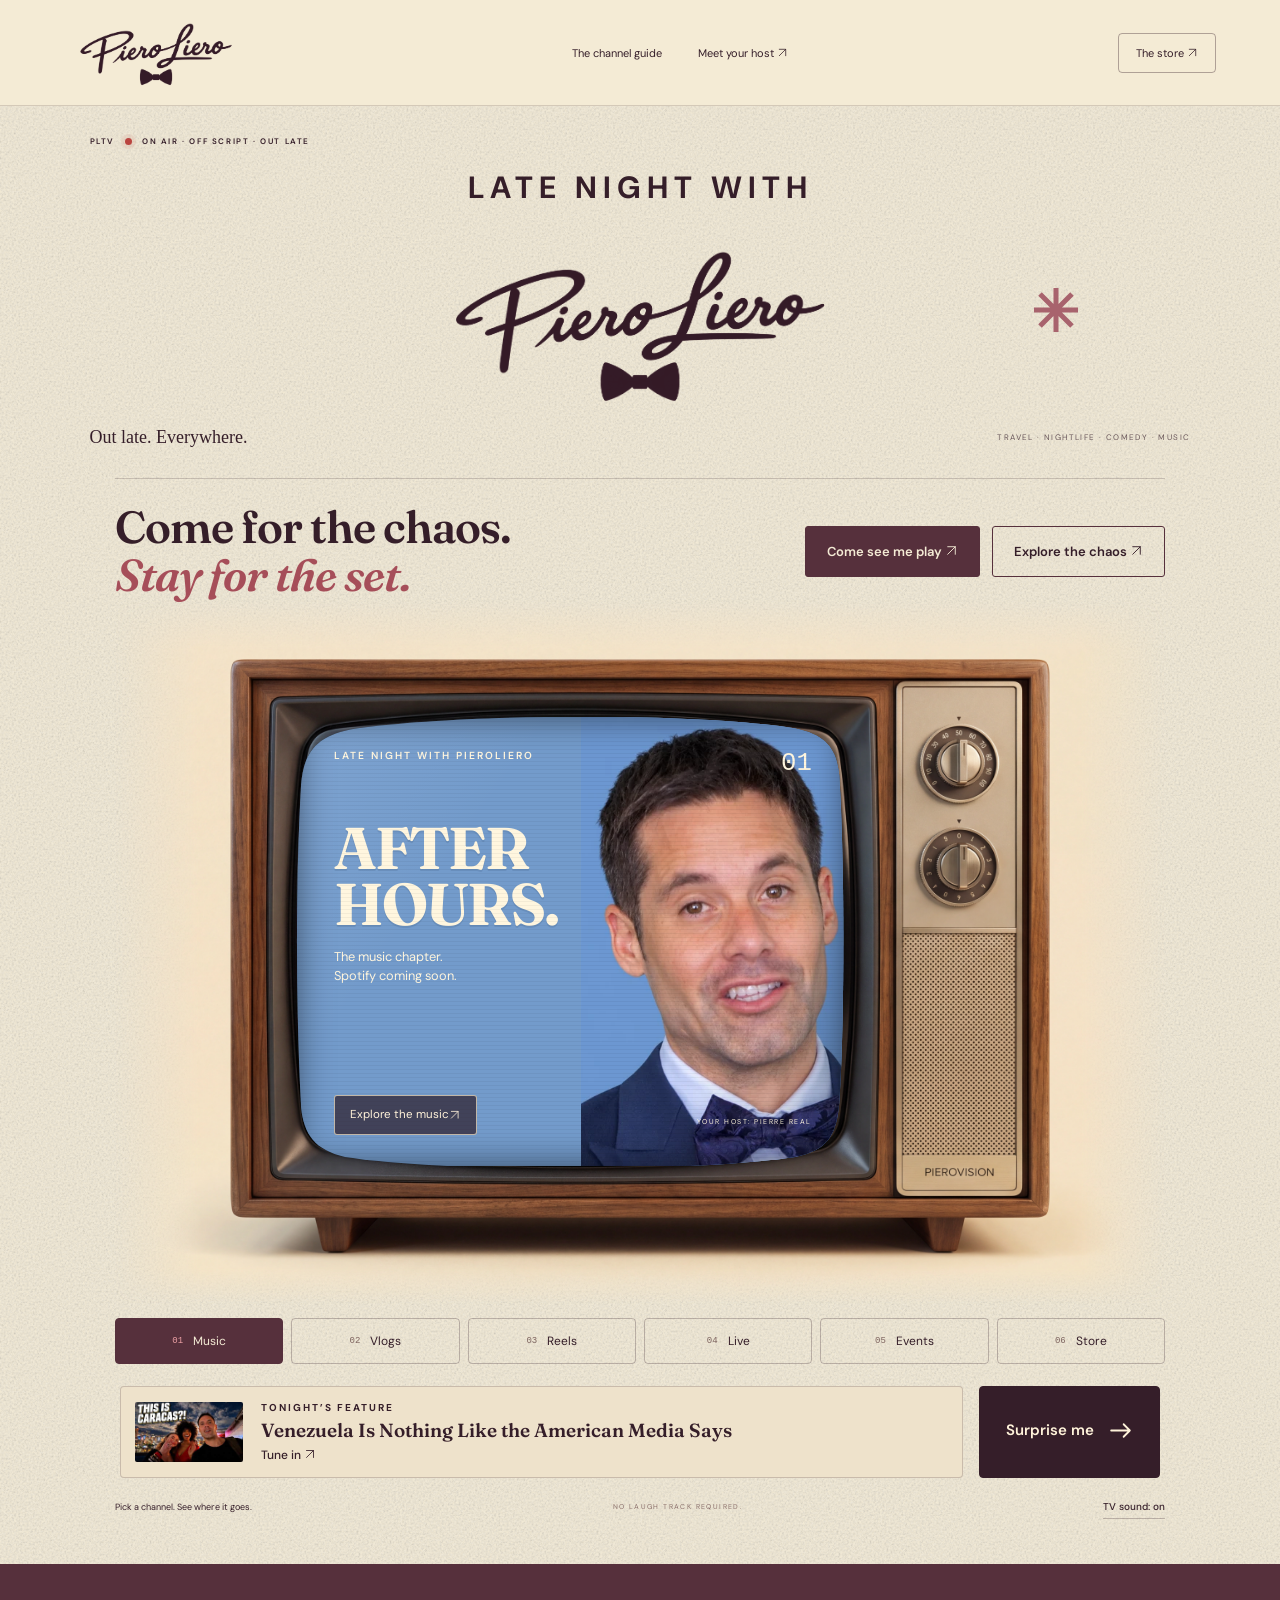
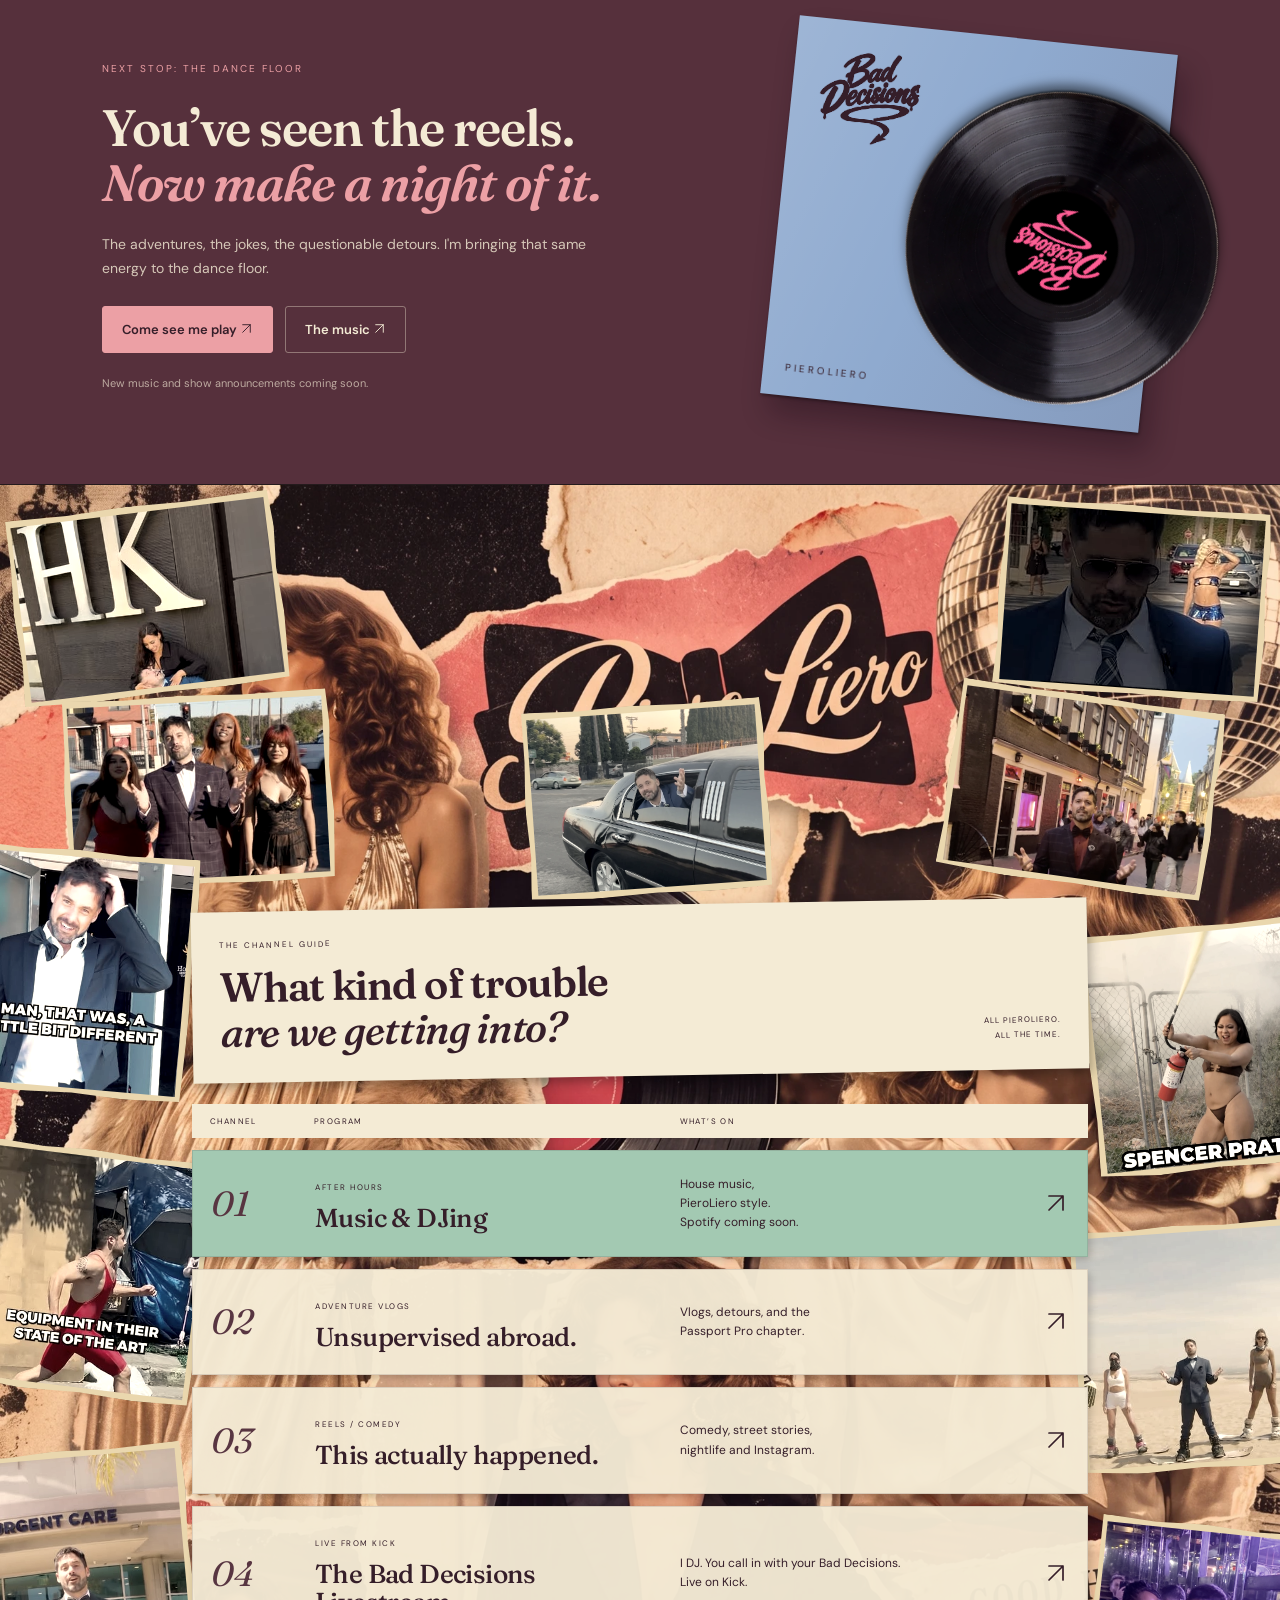
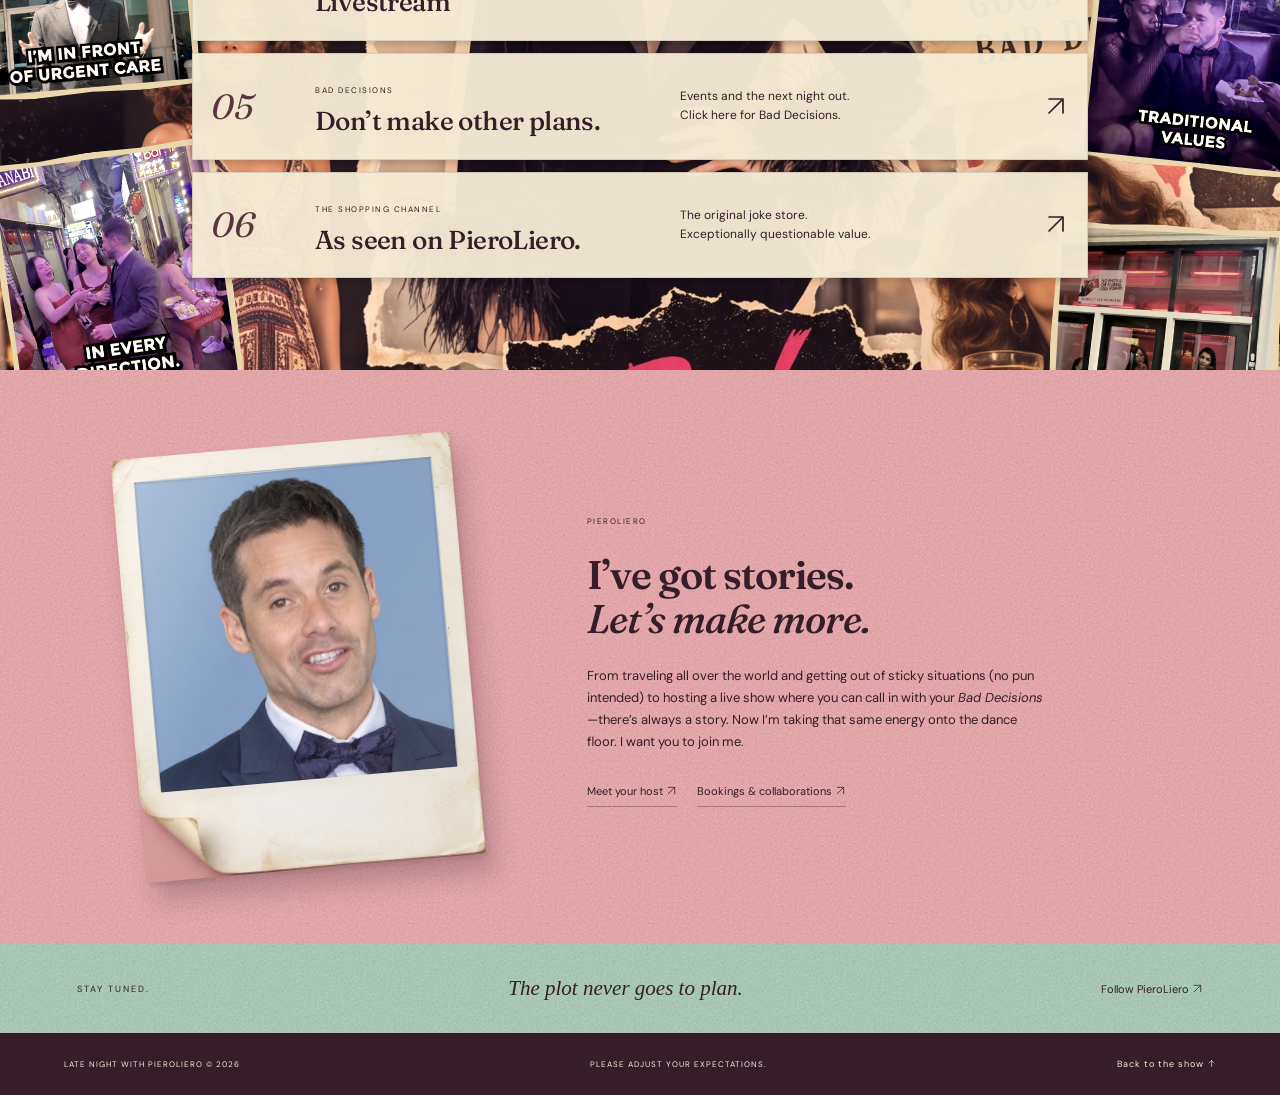
==== index.html @ 399c11fc "Use Pieroliero as one word in vlog heading" ====
<!doctype html><html lang="en"><head><meta charset="utf-8"><meta name="viewport" content="width=device-width,initial-scale=1"><meta name="theme-color" content="#351e29"><meta name="description" content="Out late. Everywhere. Adventure vlogs, wacky reels, livestreams and PieroLiero behind the decks."><title>Late Night with PieroLiero — Stay tuned</title><link rel="stylesheet" href="show.css?v=vlog-name-13"></head><body>
<a class="skip" href="#channel-guide">Skip to the channel guide</a><header><a class="brand" href="#" aria-label="Late Night with PieroLiero home"><img src="assets/logo.png" alt="PieroLiero"></a><nav><a href="#channel-guide">The channel guide</a><button data-panel="about">Meet your host <svg class="ui-arrow" viewBox="0 0 24 24" aria-hidden="true" focusable="false"><path d="M5 19 19 5M5 5h14v14"/></svg></button></nav><a class="shop-nav" href="store.html">The store <svg class="ui-arrow" viewBox="0 0 24 24" aria-hidden="true" focusable="false"><path d="M5 19 19 5M5 5h14v14"/></svg></a></header>
<svg width="0" height="0" aria-hidden="true" style="position:absolute"><defs><clipPath id="crt-shape" clipPathUnits="objectBoundingBox"><path d="M .11 .025 C .32 -.01 .74 -.01 .91 .025 C .97 .04 .985 .075 .99 .13 C 1 .32 1 .68 .99 .86 C .985 .93 .97 .965 .91 .98 C .72 1.015 .28 1.015 .09 .98 C .035 .965 .015 .93 .01 .87 C 0 .64 0 .36 .01 .15 C .015 .08 .035 .04 .11 .025 Z"/></clipPath><filter id="logo-ink" color-interpolation-filters="sRGB"><feColorMatrix type="matrix" values="0 0 0 0 .2078 0 0 0 0 .1176 0 0 0 0 .1608 1 1 1 0 0"/></filter><filter id="logo-pink" color-interpolation-filters="sRGB"><feColorMatrix type="matrix" values="0 0 0 0 .96 0 0 0 0 .18 0 0 0 0 .43 1 1 1 0 0"/></filter></defs></svg><main><section class="hero"><div class="show-heading"><span class="station-bug">PLTV <i></i> ON AIR · OFF SCRIPT · OUT LATE</span><h1 class="late-night-title" aria-label="Late Night with PieroLiero"><span class="late-night-kicker">LATE NIGHT WITH</span><img src="assets/logo.png" alt="PieroLiero"><span class="asterisk" aria-hidden="true"><svg viewBox="0 0 24 24" aria-hidden="true" focusable="false"><path d="M12 1v22M1 12h22M4 4l16 16M4 20 20 4"/></svg></span></h1><div class="headline-foot"><p>Out late. Everywhere.</p><span>TRAVEL · NIGHTLIFE · COMEDY · MUSIC</span></div></div>
<div class="hero-invitation"><p>Come for the chaos.<br><em>Stay for the set.</em></p><div><button class="primary-invite" data-panel="events">Come see me play <svg class="ui-arrow" viewBox="0 0 24 24" aria-hidden="true" focusable="false"><path d="M5 19 19 5M5 5h14v14"/></svg></button><button class="secondary-invite" data-panel="research">Explore the chaos <svg class="ui-arrow" viewBox="0 0 24 24" aria-hidden="true" focusable="false"><path d="M5 19 19 5M5 5h14v14"/></svg></button></div></div><div class="tv-stage"><div class="tv photo-tv"><img class="cabinet-art" src="assets/tv-cabinet.webp" alt="A photographic 1970s walnut television with a curved glass screen, brass tuning knobs and speaker grille"><div class="screen-bezel"><div class="screen" id="screen" aria-label="PieroLiero TV channel preview"><div id="screen-content"></div><div class="scanlines" aria-hidden="true"></div><div class="static" aria-hidden="true"></div><div class="off-message">TAKING A COMMERCIAL BREAK.<br><span>Press power to tune back in.</span></div></div></div><div class="tv-controls"><div class="tv-name">PIEROVISION<small>COLOR TELEVISION</small></div><button class="dial" id="next-channel" aria-label="Switch to the next channel"><span></span></button><small class="dial-caption">CHANGE CHANNEL</small><div class="speaker" aria-hidden="true"></div><button class="power" id="power" aria-label="Turn television off" aria-pressed="true"><i></i> POWER</button></div></div><div class="tv-feet" aria-hidden="true"><span></span><span></span></div><div class="channel-switcher" role="group" aria-label="Television channels"><button data-channel="music" aria-pressed="true"><span>01</span>Music</button><button data-channel="travel" aria-pressed="false"><span>02</span>Vlogs</button><button data-channel="research" aria-pressed="false"><span>03</span>Reels</button><button data-channel="live" aria-pressed="false"><span>04</span>Live</button><button data-channel="events" aria-pressed="false"><span>05</span>Events</button><button data-channel="store" aria-pressed="false"><span>06</span>Store</button></div><div class="feature-strip"><button id="tonight-feature" class="feature-pick"><img id="feature-thumbnail" alt=""><span><small>TONIGHT’S FEATURE</small><strong id="feature-title"></strong><em>Tune in <svg class="ui-arrow" viewBox="0 0 24 24" aria-hidden="true" focusable="false"><path d="M5 19 19 5M5 5h14v14"/></svg></em></span></button><button id="surprise-me" class="surprise-pick">Surprise me <span aria-hidden="true"><svg class="ui-arrow" viewBox="0 0 24 24" aria-hidden="true" focusable="false"><path d="M3 12h18M15 6l6 6-6 6"/></svg></span></button></div><div class="tuning-note"><p>Pick a channel. See where it goes.</p><span>NO LAUGH TRACK REQUIRED.</span><button id="tuning-sound" aria-pressed="true" aria-label="Mute TV tuning sound">TV sound: on</button></div></div></section>
<section class="dj-invitation" id="after-hours"><div class="dj-copy"><span class="dj-eyebrow">NEXT STOP: THE DANCE FLOOR</span><h2>You’ve seen the reels.<br><em>Now make a night of it.</em></h2><p>The adventures, the jokes, the questionable detours. I'm bringing that same energy to the dance floor.</p><div class="dj-actions"><button data-panel="events">Come see me play <svg class="ui-arrow" viewBox="0 0 24 24" aria-hidden="true" focusable="false"><path d="M5 19 19 5M5 5h14v14"/></svg></button><button data-panel="music">The music <svg class="ui-arrow" viewBox="0 0 24 24" aria-hidden="true" focusable="false"><path d="M5 19 19 5M5 5h14v14"/></svg></button></div><small>New music and show announcements coming soon.</small></div><div class="record-sleeve" aria-hidden="true"><span class="sleeve-label"><img src="assets/bad-decisions-logo.png" alt="Bad Decisions"></span><div class="large-record"><span class="record-label"><img src="assets/bad-decisions-logo.png" alt="Bad Decisions"></span></div><span class="sleeve-bottom">PIEROLIERO</span></div></section><section class="channel-guide collage-guide" id="channel-guide"><div class="reel-wallpaper" aria-hidden="true"></div><div class="guide-top"><p>THE CHANNEL GUIDE</p><h2>What kind of trouble<br><em>are we getting into?</em></h2><span>ALL PIEROLIERO.<br>ALL THE TIME.</span></div><div class="guide-table"><div class="guide-labels"><span>CHANNEL</span><span>PROGRAM</span><span>WHAT’S ON</span><span></span></div><button class="guide-row music-row" data-panel="music"><span class="channel-number">01</span><div><small>AFTER HOURS</small><h3>Music & DJing</h3></div><p>House music,<br>PieroLiero style.<br>Spotify coming soon.</p><b><svg class="ui-arrow" viewBox="0 0 24 24" aria-hidden="true" focusable="false"><path d="M5 19 19 5M5 5h14v14"/></svg></b></button><button class="guide-row" data-panel="travel"><span class="channel-number">02</span><div><small>ADVENTURE VLOGS</small><h3>Unsupervised abroad.</h3></div><p>Vlogs, detours, and the<br>Passport Pro chapter.</p><b><svg class="ui-arrow" viewBox="0 0 24 24" aria-hidden="true" focusable="false"><path d="M5 19 19 5M5 5h14v14"/></svg></b></button><button class="guide-row" data-panel="research"><span class="channel-number">03</span><div><small>REELS / COMEDY</small><h3>This actually happened.</h3></div><p>Comedy, street stories,<br>nightlife and Instagram.</p><b><svg class="ui-arrow" viewBox="0 0 24 24" aria-hidden="true" focusable="false"><path d="M5 19 19 5M5 5h14v14"/></svg></b></button><button class="guide-row" data-panel="live"><span class="channel-number">04</span><div><small>LIVE FROM KICK</small><h3>The Bad Decisions Livestream</h3></div><p>I DJ. You call in with your Bad Decisions.<br>Live on Kick.</p><b><svg class="ui-arrow" viewBox="0 0 24 24" aria-hidden="true" focusable="false"><path d="M5 19 19 5M5 5h14v14"/></svg></b></button><a class="guide-row" href="https://baddecisionslive.com"><span class="channel-number">05</span><div><small>BAD DECISIONS</small><h3>Don’t make other plans.</h3></div><p>Events and the next night out.<br>Click here for Bad Decisions.</p><b><svg class="ui-arrow" viewBox="0 0 24 24" aria-hidden="true" focusable="false"><path d="M5 19 19 5M5 5h14v14"/></svg></b></a><a class="guide-row" href="store.html"><span class="channel-number">06</span><div><small>THE SHOPPING CHANNEL</small><h3>As seen on PieroLiero.</h3></div><p>The original joke store.<br>Exceptionally questionable value.</p><b><svg class="ui-arrow" viewBox="0 0 24 24" aria-hidden="true" focusable="false"><path d="M5 19 19 5M5 5h14v14"/></svg></b></a></div></section>
<section class="host"><div class="host-photo"><img src="assets/professor.webp" alt="Pierre Real, PieroLiero"></div><div class="host-copy"><p>PIEROLIERO</p><h2>I’ve got stories.<br><em>Let’s make more.</em></h2><p>From traveling all over the world and getting out of sticky situations (no pun intended) to hosting a live show where you can call in with your <em>Bad Decisions</em>—there’s always a story. Now I’m taking that same energy onto the dance floor. I want you to join me.</p><button data-panel="about">Meet your host <svg class="ui-arrow" viewBox="0 0 24 24" aria-hidden="true" focusable="false"><path d="M5 19 19 5M5 5h14v14"/></svg></button><a class="booking-link" href="mailto:pierolieromgmt@gmail.com">Bookings & collaborations <svg class="ui-arrow" viewBox="0 0 24 24" aria-hidden="true" focusable="false"><path d="M5 19 19 5M5 5h14v14"/></svg></a></div></section>
<div class="signoff"><span>STAY TUNED.</span><p>The plot never goes to plan.</p><a href="https://www.instagram.com/pieroliero/" target="_blank" rel="noopener">Follow PieroLiero <svg class="ui-arrow" viewBox="0 0 24 24" aria-hidden="true" focusable="false"><path d="M5 19 19 5M5 5h14v14"/></svg></a></div></main><footer><span>LATE NIGHT WITH PIEROLIERO © <span id="year"></span></span><span>PLEASE ADJUST YOUR EXPECTATIONS.</span><a href="#">Back to the show <svg class="ui-arrow" viewBox="0 0 24 24" aria-hidden="true" focusable="false"><path d="M12 20V4M5 11l7-7 7 7"/></svg></a></footer>
<dialog id="drawer" aria-labelledby="panel-title"><div class="dialog-top"><span>LATE NIGHT WITH PIEROLIERO / THE CHANNEL GUIDE</span><button class="close" aria-label="Close panel">×</button></div><div id="panel-content"></div></dialog><script src="vlogs.js"></script><script src="instagram-grid.js"></script><script src="panels.js?v=vlog-name-13"></script><script src="show.js?v=vlog-name-13"></script></body></html>
---- show.css ----
@import url('https://fonts.googleapis.com/css2?family=DM+Sans:wght@400;500;600;700&family=Fraunces:opsz,wght,SOFT,WONK@9..144,500..800,0..30,0..1&display=swap');
:root{--ink:#351e29;--wine:#56303c;--cream:#f4ebd5;--coral:#eca0a5;--mint:#a3c9b2;--blue:#8faacf;--brass:#c9ab78}*{box-sizing:border-box}html{scroll-behavior:smooth}body{margin:0;background:var(--cream);color:var(--ink);font-family:'DM Sans',Arial,sans-serif}a{color:inherit}button{font:inherit;cursor:pointer;color:inherit}button,a{-webkit-tap-highlight-color:transparent}button:focus-visible,a:focus-visible{outline:3px solid #728e9e;outline-offset:5px}.skip{position:absolute;top:-80px;z-index:20;background:var(--cream)}.skip:focus{top:5px}header{display:flex;align-items:center;justify-content:space-between;height:106px;padding:12px 5%;border-bottom:1px solid #351e292b}.brand img{width:184px;max-height:78px;object-fit:contain;filter:brightness(0) saturate(100%) invert(12%) sepia(12%) saturate(1800%) hue-rotate(278deg)}nav{display:flex;gap:30px;align-items:center}nav a,nav button,.shop-nav{background:none;border:0;text-decoration:none;font-size:11px}.shop-nav{border:1px solid #351e295c;padding:12px 17px;border-radius:4px}.hero{padding:30px 7% 45px;background:var(--cream);position:relative}.station-bug{font-size:8px;letter-spacing:1.6px;font-weight:600;display:flex;align-items:center;gap:10px}.station-bug i{width:5px;height:5px;background:var(--wine);border-radius:50%;display:inline-block}.show-heading h1{font:700 clamp(50px,7vw,112px)/.95 Fraunces,Georgia,serif;letter-spacing:-5px;margin:25px 0 16px;position:relative}.show-heading h1 small{font:600 10px 'DM Sans',sans-serif;letter-spacing:2px;display:inline-block;writing-mode:vertical-rl;transform:rotate(180deg);margin-right:9px}.show-heading h1 em{font-style:italic;font-weight:500}.asterisk{font-size:60px;color:#a8636d;display:inline-block;margin-left:22px;vertical-align:top}.headline-foot{display:flex;align-items:center;justify-content:space-between;margin-bottom:30px}.headline-foot p{font:18px Georgia,serif;margin:0}.headline-foot>span{font-size:8px;letter-spacing:1.4px;opacity:.7}.tv-stage{max-width:1120px;margin:auto}.tv{display:grid;grid-template-columns:1fr 150px;gap:22px;padding:28px;background:repeating-linear-gradient(1deg,#573529 0,#654131 2px,#79503a 4px,#573529 6px);border:8px solid #603c2d;border-radius:23px;box-shadow:inset 0 2px 2px #c39a6a88,inset 0 -5px 10px #21100fbb,0 14px 0 #351e2910,0 20px 30px #351e2930;position:relative}.screen-bezel{background:linear-gradient(135deg,#51463d,#211d1c 35%,#342e29);border:5px solid #ad8f6b;border-radius:34px;padding:17px;box-shadow:inset 0 8px 16px #000a,0 2px 2px #231510}.screen{aspect-ratio:4/3;position:relative;overflow:hidden;border-radius:40%/8%;background:#15171a;border:3px solid #15191b;box-shadow:inset 0 0 50px #000b;isolation:isolate}#screen-content{position:absolute;inset:0}.screen:after{content:'';position:absolute;inset:0;pointer-events:none;border-radius:inherit;box-shadow:inset 0 0 30px #0006;background:linear-gradient(130deg,#fff2,transparent 20%,transparent 85%,#0003)}.scanlines{position:absolute;inset:0;pointer-events:none;z-index:3;opacity:.06;background:repeating-linear-gradient(0deg,#000 0 1px,transparent 1px 4px)}.tv-controls{display:flex;flex-direction:column;align-items:center;justify-content:space-between;background:#d2b58e;color:#38261f;padding:22px 14px;border:3px solid #3c291f;box-shadow:inset 1px 1px 5px #f8deb3;border-radius:7px}.tv-name{font:600 12px 'DM Sans',sans-serif;letter-spacing:1px;text-align:center}.tv-name small{display:block;font-size:6px;letter-spacing:1px;margin-top:6px}.dial{border:5px solid #4d3a2d;width:94px;height:94px;border-radius:50%;background:repeating-conic-gradient(#594331 0deg 2deg,#b89a72 2deg 30deg);box-shadow:0 5px 9px #0005,inset 0 0 0 5px #927451;position:relative;transition:transform .25s}.dial:before{content:'';position:absolute;inset:10px;background:linear-gradient(135deg,#7a6045,#342920);border-radius:50%;box-shadow:inset 0 1px 3px #fff5}.dial span{position:absolute;left:39px;top:12px;height:56px;width:8px;border-radius:2px;background:linear-gradient(90deg,#c3ab8b,#6f5942);box-shadow:2px 2px 3px #0007}.dial-caption{font-size:7px;letter-spacing:1px;margin-top:-10px}.speaker{width:100%;height:135px;background:repeating-linear-gradient(0deg,#584936 0 2px,#bda17b 2px 5px);border:1px solid #8b7253;box-shadow:inset 0 1px 5px #0007;border-radius:3px}.power{font-size:8px;letter-spacing:1px;border:0;background:none;display:flex;align-items:center;gap:9px;padding:9px}.power i{display:inline-block;width:8px;height:8px;border-radius:50%;background:#8a3b3a;box-shadow:0 0 6px #b65d49}.tv-feet{display:flex;justify-content:space-between;width:74%;margin:auto;height:20px}.tv-feet span{display:block;background:#462c23;width:24px;height:20px;transform:skewX(-18deg)}.tv-feet span:last-child{transform:skewX(18deg)}.channel-switcher{display:grid;grid-template-columns:repeat(6,1fr);gap:8px;margin:14px 0 0}.channel-switcher button{display:flex;align-items:center;justify-content:center;gap:10px;border:1px solid #351e2945;background:transparent;border-radius:4px;padding:14px 8px;font-size:12px;min-height:45px;transition:background .15s}.channel-switcher button span{font:9px 'Courier New',monospace;color:#7e645f}.channel-switcher button[aria-pressed=true]{background:var(--wine);color:var(--cream);border-color:var(--wine)}.channel-switcher button[aria-pressed=true] span{color:var(--coral)}.channel-switcher button:hover{border-color:var(--wine)}.tuning-note{display:flex;align-items:center;justify-content:space-between;margin:17px 0 0;font-size:9px}.tuning-note p{margin:0}.tuning-note>span{font-size:7px;letter-spacing:1.4px;color:#8b706b}.broadcast{height:100%;position:relative;color:#fff6df;background:#739bcb}.broadcast .ident{position:absolute;z-index:2;top:7%;left:7%;font:600 clamp(8px,.8vw,12px) 'DM Sans',sans-serif;letter-spacing:2px}.broadcast .channel-id{position:absolute;right:6%;top:7%;z-index:2;font:clamp(18px,2vw,32px) 'Courier New',monospace}.screen-portrait{position:absolute;right:0;bottom:0;width:48%;height:100%;object-fit:cover;object-position:center;mix-blend-mode:normal}.music-copy{position:absolute;z-index:1;left:7%;top:23%;width:52%}.music-copy h2{font:700 clamp(24px,4.8vw,68px)/.94 Fraunces,Georgia,serif;letter-spacing:-2px;margin:0 0 16px;text-shadow:0 2px #45638a3b}.music-copy p{font-size:clamp(9px,1vw,14px);line-height:1.5;max-width:210px}.on-screen-action{position:absolute;bottom:7%;left:7%;z-index:4;border:1px solid #fff0ceaa;background:#2c1b27b0;color:#fff2da;padding:11px 15px;font-size:clamp(9px,.9vw,12px);border-radius:3px;text-decoration:none;min-height:40px;display:inline-flex;align-items:center}.screen-caption{position:absolute;bottom:9%;right:6%;font-size:7px;letter-spacing:1.5px;z-index:2}.broadcast .picture{position:absolute;inset:0;width:100%;height:100%;object-fit:cover}.broadcast .shade{position:absolute;inset:0;background:linear-gradient(0deg,#22111de8,transparent 85%),linear-gradient(180deg,#22111d80,transparent 35%)}.program-copy{position:absolute;left:7%;right:7%;bottom:22%;z-index:1}.program-copy small{font-size:9px;letter-spacing:2px}.program-copy h2{font:700 clamp(26px,4.4vw,62px)/1.02 Fraunces,Georgia,serif;letter-spacing:-1.7px;max-width:520px;margin:12px 0}.program-copy p{font-size:clamp(10px,1.1vw,14px);line-height:1.5;max-width:350px;margin:0}.live-broadcast{background:#527c67}.events-broadcast{background:#a76878}.test-pattern{position:absolute;inset:0;background:linear-gradient(90deg,#e9c1b1 0 16.66%,#a4c9b4 16.66% 33.33%,#8aa9d2 33.33% 50%,#d6b38e 50% 66.66%,#be86a1 66.66% 83.33%,#6b6775 83.33%);opacity:.17}.events-broadcast .program-copy,.live-broadcast .program-copy{bottom:27%}.static{position:absolute;inset:-15%;pointer-events:none;z-index:6;opacity:0;background-image:url("data:image/svg+xml,%3Csvg viewBox='0 0 180 180' xmlns='http://www.w3.org/2000/svg'%3E%3Cfilter id='n'%3E%3CfeTurbulence type='fractalNoise' baseFrequency='.94' numOctaves='3' stitchTiles='stitch'/%3E%3C/filter%3E%3Cpath fill='%23aaa' filter='url(%23n)' d='M0 0h180v180H0z'/%3E%3C/svg%3E");background-size:130px 130px;mix-blend-mode:normal;filter:grayscale(1) contrast(3)}.screen.is-tuning .static{opacity:1;animation:snow .08s steps(1) infinite}.screen.is-tuning #screen-content{opacity:.2}@keyframes snow{0%{transform:translate(-3%,2%)}25%{transform:translate(2%,-2%)}50%{transform:translate(-2%,-1%)}75%{transform:translate(3%,1%)}}.off-message{display:none;position:absolute;inset:0;background:#161718;align-items:center;justify-content:center;flex-direction:column;font:10px 'Courier New',monospace;color:#b7b5a3;text-align:center;gap:15px}.off-message span{font-size:9px}.screen.is-off .off-message{display:flex}.screen.is-off #screen-content{visibility:hidden}.channel-guide{background:var(--blue);padding:65px 8% 80px;border-top:1px solid #351e292b}.guide-top{display:grid;grid-template-columns:1fr auto;align-items:end;gap:15px;margin-bottom:38px}.guide-top>p{grid-column:1/-1;font-size:8px;letter-spacing:2px;margin:0}.guide-top h2{font:600 41px/1.1 Fraunces,Georgia,serif;margin:0;letter-spacing:-1.3px}.guide-top h2 em{font-weight:500}.guide-top>span{font-size:8px;line-height:1.8;letter-spacing:1px;text-align:right}.guide-labels,.guide-row{display:grid;grid-template-columns:80px 1fr 1fr 25px;gap:24px;align-items:center}.guide-labels{font-size:8px;letter-spacing:1.4px;padding:12px 18px;border-top:1px solid #351e2975;border-bottom:1px solid #351e2975}.guide-row{width:100%;background:none;border:0;border-bottom:1px solid #351e2945;padding:25px 18px;text-decoration:none;text-align:left;color:inherit}.guide-row.music-row{background:#a5c6bc}.guide-row:hover{background:#f4ebd53d}.guide-row .channel-number{font:italic 35px Fraunces,Georgia,serif;color:#583541}.guide-row small{font-size:8px;letter-spacing:1.5px}.guide-row h3{font:500 26px/1.1 Fraunces,Georgia,serif;letter-spacing:-.6px;margin:9px 0 0}.guide-row p{font-size:12px;line-height:1.6;margin:0}.guide-row b{font-size:24px;font-weight:400}.host{background:var(--coral);display:grid;grid-template-columns:.8fr 1.2fr;gap:8%;padding:75px 10%;align-items:center}.host-photo{position:relative;transform:rotate(-3deg);background:var(--cream);padding:12px 12px 45px;box-shadow:8px 10px #351e2920;max-width:310px}.host-photo img{display:block;width:100%;aspect-ratio:4/4.5;object-fit:cover;object-position:top}.host-photo span{display:block;font:7px 'Courier New',monospace;letter-spacing:1px;position:absolute;bottom:17px;left:20px}.host-copy>p:first-child{font-size:8px;letter-spacing:1.5px}.host-copy h2{font:600 40px/1.1 Fraunces,Georgia,serif;letter-spacing:-1px;margin:24px 0}.host-copy h2 em{font-weight:500}.host-copy>p{font-size:13px;line-height:1.7;max-width:460px}.host-copy button{font-size:11px;background:none;border:0;border-bottom:1px solid #351e2955;padding:8px 0;margin:10px 20px 0 0}.signoff{display:flex;align-items:center;justify-content:space-between;gap:25px;padding:32px 6%;background:var(--mint)}.signoff>span{font-size:9px;letter-spacing:2px}.signoff p{font:italic 21px Georgia,serif;margin:0}.signoff a{font-size:11px;text-decoration:none}footer{display:flex;align-items:center;justify-content:space-between;gap:20px;background:var(--ink);color:var(--cream);padding:25px 5%;font-size:8px;letter-spacing:1px}footer a{text-decoration:none;font-size:9px}
@media(min-width:1500px){.hero{padding-left:10%;padding-right:10%}}
@media(max-width:900px){.tv{grid-template-columns:1fr 105px;gap:15px;padding:20px;border-width:6px}.tv-controls{padding:18px 9px}.dial{width:74px;height:74px}.dial span{left:29px;top:10px;height:43px}.speaker{height:100px}.screen-bezel{padding:12px;border-width:4px}.show-heading h1{letter-spacing:-3px}.asterisk{font-size:42px}.guide-labels,.guide-row{grid-template-columns:50px 1.2fr 1fr 20px;gap:17px}.guide-row h3{font-size:23px}.guide-row p{font-size:11px}.host{padding:60px 8%}.host-copy h2{font-size:32px}}
@media(max-width:600px){header{height:86px;padding:10px 5%}.brand img{width:135px;max-height:65px}nav{gap:0}nav a{font-size:10px}nav button{display:none}.shop-nav{font-size:9px;padding:9px}.hero{padding:24px 5% 30px}.station-bug{font-size:6px;letter-spacing:1px;gap:6px}.station-bug i{width:4px;height:4px}.show-heading h1{font-size:44px;letter-spacing:-2.5px;line-height:1;margin:22px 0 16px}.show-heading h1 small{font-size:7px;margin-right:3px}.show-heading h1 em{display:block;margin-left:25px}.asterisk{position:absolute;right:13px;top:31px;font-size:41px;margin:0}.headline-foot{display:block;margin-bottom:23px}.headline-foot p{font-size:15px}.headline-foot>span{display:block;font-size:6px;letter-spacing:1px;margin-top:10px}.tv{grid-template-columns:1fr;padding:12px 10px 10px;border:5px solid #603c2d;border-radius:15px;gap:9px;box-shadow:0 8px 0 #351e2910,0 14px 25px #351e2920}.screen-bezel{padding:7px;border-width:3px;border-radius:20px}.screen{border-width:2px}.tv-controls{flex-direction:row;padding:4px 7px;height:35px;border-width:1px;gap:10px}.tv-name{font-size:7px;text-align:left;letter-spacing:1px}.tv-name small{font-size:4px;margin-top:3px}.dial{width:27px;height:27px;border-width:2px;box-shadow:none;min-height:27px}.dial:before{inset:3px}.dial span{width:3px;height:15px;left:10px;top:4px}.dial-caption{font-size:5px;margin:0 auto 0 -4px;letter-spacing:.5px}.speaker{display:none}.power{font-size:6px;padding:5px 0;gap:5px;min-height:27px}.power i{height:5px;width:5px}.tv-feet{height:14px}.tv-feet span{width:16px;height:14px}.channel-switcher{grid-template-columns:repeat(3,1fr);gap:6px;margin-top:9px}.channel-switcher button{font-size:11px;padding:12px 7px;gap:7px}.channel-switcher button span{font-size:8px}.tuning-note{font-size:8px;line-height:1.4;gap:20px}.tuning-note>span{font-size:5px;letter-spacing:.7px;text-align:right}.music-copy{top:24%;left:7%}.music-copy h2{font-size:30px;letter-spacing:-1px}.music-copy p{font-size:8px;max-width:120px;margin-top:0}.broadcast .ident{font-size:6px;letter-spacing:1.2px}.broadcast .channel-id{font-size:17px}.screen-caption{font-size:4px;letter-spacing:.6px}.on-screen-action{font-size:8px;padding:8px 10px;min-height:34px;bottom:6%}.program-copy{bottom:24%}.program-copy h2{font-size:27px;letter-spacing:-.8px}.program-copy small{font-size:6px;letter-spacing:1px}.program-copy p{font-size:9px;max-width:210px}.events-broadcast .program-copy,.live-broadcast .program-copy{bottom:27%}.guide-top{display:block}.guide-top h2{font-size:31px;margin-top:20px;letter-spacing:-.7px}.guide-top>span{display:none}.channel-guide{padding:35px 6% 45px}.guide-labels{grid-template-columns:35px 1fr;padding:11px 0;gap:15px;font-size:7px}.guide-labels>span:nth-child(n+3){display:none}.guide-row{grid-template-columns:35px 1fr 18px;gap:15px;padding:22px 0}.guide-row h3{font-size:23px}.guide-row small{font-size:7px;letter-spacing:1px}.guide-row .channel-number{font-size:24px}.guide-row p{grid-column:2;line-height:1.5;font-size:10px;margin-top:-5px}.guide-row p br{display:none}.guide-row b{grid-column:3;grid-row:1;align-self:center;font-size:20px}.guide-row.music-row{padding-left:8px;padding-right:8px;margin-left:-8px;width:calc(100% + 16px)}.host{display:block;padding:40px 8%}.host-photo{width:175px;margin:0 0 35px 5px;padding:8px 8px 35px}.host-photo span{font-size:5px;bottom:12px;left:12px}.host-copy h2{font-size:30px;margin:20px 0}.host-copy>p{font-size:12px}.signoff{flex-wrap:wrap;padding:25px 6%;gap:16px}.signoff>span{font-size:7px}.signoff p{font-size:17px}.signoff a{font-size:10px}footer{font-size:6px;padding:22px 6%;gap:16px;flex-wrap:wrap}footer>span:nth-child(2){display:none}footer a{font-size:8px}}
@media(prefers-reduced-motion:reduce){html{scroll-behavior:auto}*,*:before,*:after{animation:none!important;transition:none!important}.screen.is-tuning .static{display:none}}

dialog{border:1px solid #bca07855;background:#eee3cd;color:var(--ink);width:min(960px,92vw);max-height:88vh;padding:0;box-shadow:0 30px 100px #0008}dialog::backdrop{background:#170b10cc;backdrop-filter:blur(6px)}.dialog-top{padding:16px 30px;border-bottom:1px solid #80665444;display:flex;align-items:center;justify-content:space-between;position:sticky;top:0;background:#eee3cd;z-index:2;font-size:8px;letter-spacing:1.5px}.close{border:0;background:none;font-size:30px;line-height:1}#panel-content{padding:35px 40px 45px}#panel-content h2{font:48px/1.1 Italiana,Georgia,serif;margin:10px 0 20px}#panel-content .eyebrow{font-size:9px;letter-spacing:1.6px;color:#806654}#panel-content p{font-size:14px;line-height:1.7;max-width:670px}.panel-link{display:inline-block;text-decoration:none;border-bottom:1px solid #806654;margin:8px 20px 22px 0;padding-bottom:6px;font-size:12px}.reel-grid{display:grid;grid-template-columns:repeat(3,1fr);gap:8px;margin-top:15px}.reel-card{display:block;position:relative;aspect-ratio:3/4;overflow:hidden}.reel-card img{width:100%;height:100%;object-fit:cover;transition:transform .3s}.reel-card:hover img{transform:scale(1.035)}.reel-card span{position:absolute;right:10px;top:8px;color:white;font-size:20px;text-shadow:0 1px 5px #000}.vlog-grid{display:grid;grid-template-columns:repeat(2,1fr);gap:24px 16px}.vlog-card{text-decoration:none;display:block}.vlog-card img{width:100%;aspect-ratio:16/9;object-fit:cover;display:block}.vlog-card strong{font:18px/1.3 Georgia,serif;display:block;margin:12px 0 6px}.vlog-card small{font-size:8px;letter-spacing:1px;color:#806654}.more{background:var(--wine);color:var(--cream);border:0;padding:13px 23px;margin:30px 0;font-size:12px}.profile{width:140px;height:180px;object-fit:cover;float:right;margin:0 0 20px 25px}.music-note{display:flex;align-items:center;gap:22px;border-top:1px solid #80665444;border-bottom:1px solid #80665444;padding:25px 0;margin:25px 0}.disc{width:100px;height:100px;border-radius:50%;background:repeating-radial-gradient(#211b1b 0 2px,#393030 3px 4px);position:relative;flex-shrink:0}.disc:after{content:'P';position:absolute;inset:32px;background:#8d5260;border-radius:50%;display:grid;place-items:center;color:var(--cream);font:20px Georgia,serif}.music-note strong{font:26px Georgia,serif;display:block}.music-note small{font-size:10px;display:block;margin-top:9px}.menu-list{display:grid;grid-template-columns:1fr 1fr;gap:0 25px}.menu-list button,.menu-list a{display:block;background:none;border:0;border-top:1px solid #80665455;padding:22px 0;text-align:left;text-decoration:none;color:inherit;font:24px Georgia,serif}.menu-list small{display:block;font:10px Arial;margin-top:8px;color:#806654}.quiet{font-size:11px!important;color:#806654}.replay-empty{border:1px solid #80665444;padding:20px;margin:15px 0}.replay-empty h3{font:23px Georgia,serif}

@media(max-width:600px){#panel-content{padding:25px 20px 32px}.dialog-top{padding:12px 20px;font-size:7px}#panel-content h2{font-size:36px}#panel-content p{font-size:13px}.reel-grid{gap:4px}.vlog-grid{grid-template-columns:1fr}.profile{width:100px;height:135px;margin-left:15px}.music-note strong{font-size:21px}.disc{width:80px;height:80px}.disc:after{inset:24px}}

@media(max-width:600px){.tv-controls{height:54px}.dial{width:44px;height:44px;min-width:44px;min-height:44px;border-width:3px}.dial:before{inset:5px}.dial span{left:17px;top:6px;height:27px;width:4px}.power{min-height:44px;min-width:55px}.on-screen-action{min-height:44px;padding:10px;font-size:8px}}
/* A clipped display cannot scroll its contents when a control receives focus. */
.screen{overflow:clip!important}#screen-content,.broadcast{position:absolute;inset:0;width:100%;height:100%;min-height:100%}
/* The real cabinet is a generated photograph; content follows its glass opening. */
.tv.photo-tv{display:block;aspect-ratio:5056/3392;position:relative;padding:0;border:0;background:none;border-radius:0;box-shadow:none}.photo-tv .cabinet-art{position:absolute;inset:0;width:100%;height:100%;object-fit:contain;pointer-events:none}.photo-tv .screen-bezel{position:absolute;left:17.2%;top:16.7%;width:52.3%;height:63.7%;padding:0;border:0;background:none;box-shadow:none;border-radius:0}.photo-tv .screen{position:relative;inset:0;width:100%;height:100%;aspect-ratio:auto;border:0;border-radius:0;clip-path:url(#crt-shape);box-shadow:none;overflow:clip!important}.photo-tv .screen:after{box-shadow:inset 0 0 35px #0008;background:linear-gradient(125deg,#e5eeff19,transparent 30%,transparent 75%,#0003)}.photo-tv .tv-controls{position:absolute;inset:0;height:auto;display:block;padding:0;border:0;background:none;box-shadow:none;border-radius:0;pointer-events:none}.photo-tv .tv-name,.photo-tv .dial-caption,.photo-tv .speaker{display:none}.photo-tv .dial,.photo-tv .power{position:absolute;left:76.5%;width:8.5%;height:13%;padding:0;border:0;min-height:0;min-width:0;border-radius:50%;background:none;box-shadow:none;pointer-events:auto;font-size:0}.photo-tv .dial{top:17.5%}.photo-tv .power{top:32%}.photo-tv .dial:before,.photo-tv .dial span,.photo-tv .power i{display:none}.photo-tv .dial:hover,.photo-tv .power:hover{background:#fff2}.tv-feet{display:none}.photo-tv .screen-content{overflow:clip}.photo-tv .scanlines{opacity:.045}.tv-stage{max-width:1050px}.photo-tv .music-copy h2{font-size:clamp(26px,4.6vw,62px)}
@media(max-width:600px){.photo-tv .dial,.photo-tv .power{width:44px;height:44px;min-width:44px;min-height:44px;left:calc(80.8% - 22px)}.photo-tv .dial{top:calc(23.4% - 22px)}.photo-tv .power{top:calc(37.8% - 22px)}.photo-tv .music-copy h2{font-size:22px;letter-spacing:-.6px;line-height:.95}.photo-tv .music-copy p,.photo-tv .program-copy p{display:none}.photo-tv .music-copy{top:24%}.photo-tv .program-copy h2{font-size:19px;letter-spacing:-.5px;margin:8px 0}.photo-tv .program-copy,.photo-tv .events-broadcast .program-copy,.photo-tv .live-broadcast .program-copy{bottom:38%}.photo-tv .program-copy small{font-size:5px;letter-spacing:.6px}.photo-tv .broadcast .ident{font-size:4px;letter-spacing:.7px}.photo-tv .broadcast .channel-id{font-size:12px}.photo-tv .screen-caption{display:none}.photo-tv .on-screen-action{font-size:7px;min-height:44px;padding:8px;bottom:5%}.channel-switcher{margin-top:2px}}
.photo-tv .cabinet-art{mask-image:linear-gradient(to right,transparent,#000 8%,#000 92%,transparent),linear-gradient(to bottom,transparent,#000 7%,#000 95%,transparent);mask-composite:intersect}

/* Preserve Fraunces while disabling its intentionally wonky letter variants in the guide. */
.guide-top h2,.guide-row h3{font-optical-sizing:none;font-variation-settings:"opsz" 24,"SOFT" 30,"WONK" 0}

/* Keep the same serif family, using its crisp text-size letterforms in the guide. */
.guide-top h2,.guide-row h3{font-optical-sizing:none;font-variation-settings:"opsz" 9,"SOFT" 0,"WONK" 0}
.show-heading h1.late-night-title{margin:24px 0 16px;display:flex;align-items:center;position:relative;gap:24px;flex-wrap:wrap;letter-spacing:normal}.late-night-title .late-night-kicker{font:600 15px 'DM Sans',Arial,sans-serif;letter-spacing:5px;display:block;width:100%;margin:0 0 -5px}.late-night-title img{width:clamp(300px,39vw,560px);max-height:190px;object-fit:contain;object-position:left;filter:brightness(0) saturate(100%) invert(12%) sepia(12%) saturate(1800%) hue-rotate(278deg)}.late-night-title .asterisk{margin:0;font-size:58px;position:static;align-self:center}
@media(max-width:600px){.show-heading h1.late-night-title{gap:12px;margin:23px 0 18px}.late-night-title .late-night-kicker{font-size:10px;letter-spacing:3px;margin-bottom:-2px}.late-night-title img{width:calc(100% - 60px);min-width:0;max-height:115px}.late-night-title .asterisk{font-size:36px}.photo-tv .broadcast .ident{font-size:3.8px;letter-spacing:.4px}}
.show-heading h1.late-night-title{justify-content:center;gap:12px;text-align:center}.late-night-title .late-night-kicker{font-size:clamp(24px,2.4vw,34px);font-weight:700;letter-spacing:6px;line-height:1.2;text-align:center;margin:0 0 2px}.late-night-title img{object-position:center}.late-night-title .asterisk{position:absolute;right:10%;top:48%;font-size:48px}
@media(max-width:600px){.show-heading h1.late-night-title{gap:10px;margin-top:24px}.late-night-title .late-night-kicker{font-size:20px;letter-spacing:3.5px;margin:0}.late-night-title img{width:calc(100% - 55px);max-height:120px}.late-night-title .asterisk{font-size:28px;right:0;top:53%}}

/* A compact program recommendation beneath the physical channel buttons. */
.feature-strip{display:flex;align-items:stretch;gap:16px;margin:22px auto 0;max-width:1040px}
.feature-pick{flex:1;min-width:0;display:flex;align-items:center;gap:18px;text-align:left;background:#eee2cb;border:1px solid #351e2933;border-radius:4px;padding:14px;color:#351e29;cursor:pointer}
.feature-pick img{width:108px;aspect-ratio:16/9;object-fit:cover;border-radius:2px}
.feature-pick span{display:grid;gap:5px}
.feature-pick small{font:700 10px 'DM Sans',sans-serif;letter-spacing:2px}
.feature-pick strong{font:600 19px/1.2 'Fraunces',serif}
.feature-pick em{font:500 12px 'DM Sans',sans-serif;font-style:normal}
.surprise-pick{background:#351e29;color:#fff3da;border:1px solid #351e29;border-radius:4px;padding:18px 26px;font:600 15px 'DM Sans',sans-serif;cursor:pointer;white-space:nowrap}
.surprise-pick span{display:inline-block;font-size:25px;margin-left:10px;vertical-align:middle}
.feature-pick:hover{background:#f4ddcf}.surprise-pick:hover{background:#633748}
.feature-pick:focus-visible,.surprise-pick:focus-visible{outline:3px solid #b35d54;outline-offset:4px}
.episode-broadcast .program-copy{bottom:24%;max-width:88%}
.episode-broadcast .program-copy h2{font-size:clamp(20px,3.2vw,46px);line-height:1.03}
@media(max-width:600px){.feature-strip{gap:10px;flex-direction:column;margin-top:16px}.feature-pick{gap:12px;padding:12px}.feature-pick img{width:85px}.feature-pick strong{font-size:17px}.surprise-pick{padding:12px}.episode-broadcast .program-copy h2{font-size:18px}.episode-broadcast .program-copy small{font-size:7px}}
@media(max-width:600px){.photo-tv .episode-broadcast .program-copy{bottom:33%;max-width:86%}.photo-tv .episode-broadcast .program-copy h2{font-size:14px;line-height:1.06;margin:5px 0;letter-spacing:-.2px;display:-webkit-box;-webkit-line-clamp:3;-webkit-box-orient:vertical;overflow:hidden}.photo-tv .episode-broadcast .program-copy small{font-size:5px}}

/* Stationary print grain ties the colored sections to the retro television. */
.hero,.channel-guide,.host,.signoff{background-image:url("data:image/svg+xml,%3Csvg xmlns='http://www.w3.org/2000/svg' width='180' height='180' viewBox='0 0 180 180'%3E%3Cfilter id='grain'%3E%3CfeTurbulence type='fractalNoise' baseFrequency='.64' numOctaves='3' stitchTiles='stitch'/%3E%3CfeColorMatrix type='saturate' values='0'/%3E%3CfeComponentTransfer%3E%3CfeFuncA type='linear' slope='.42'/%3E%3C/feComponentTransfer%3E%3C/filter%3E%3Cpath fill='%23000' filter='url(%23grain)' d='M0 0h180v180H0z'/%3E%3C/svg%3E");background-repeat:repeat;background-size:240px 240px}

/* Personality leads; the invitation to a DJ night follows. */
.station-bug i{width:7px;height:7px;background:#ba443f;box-shadow:0 0 0 4px #ba443f17}
.hero-invitation{display:flex;justify-content:space-between;align-items:center;gap:24px;max-width:1050px;margin:28px auto 0;border-top:1px solid #351e2933;padding-top:24px}
.hero-invitation>p{font:600 clamp(28px,3.5vw,46px)/1.08 Fraunces,Georgia,serif;margin:0;letter-spacing:-1px}
.hero-invitation>p em{color:#a64e59}.hero-invitation>div{display:flex;gap:12px;flex-wrap:wrap}
.primary-invite,.secondary-invite{padding:16px 21px;border-radius:3px;font-size:13px;font-weight:600;border:1px solid var(--wine)}
.primary-invite{background:var(--wine);color:var(--cream)}.secondary-invite{background:transparent}
.primary-invite:hover{background:#753f50}.secondary-invite:hover{background:#eca0a533}
.welcome-montage{position:absolute;inset:0;display:grid;grid-template-columns:1.25fr 1fr 1fr;gap:3px;transform:scale(1.04)}
.welcome-montage img{width:100%;height:100%;min-width:0;object-fit:cover}.welcome-montage img:first-child{object-position:40% center}.welcome-montage img:nth-child(2){transform:rotate(-3deg) scale(1.08)}
.welcome-broadcast .shade{background:linear-gradient(0deg,#1e0b1cef 0%,#1e0b1c40 75%)}
.welcome-live{position:absolute;right:7%;top:7%;font-size:8px;letter-spacing:1.5px;color:#fff1cd}
.welcome-broadcast .program-copy{bottom:25%}.welcome-broadcast .program-copy h2{font-size:clamp(28px,4.4vw,62px)}
.dj-invitation{display:grid;grid-template-columns:1.4fr 1fr;gap:7%;align-items:center;padding:70px 8%;background:var(--wine);color:var(--cream);overflow:hidden}
.dj-eyebrow{font-size:10px;letter-spacing:2px;color:var(--coral)}.dj-copy h2{font:600 clamp(32px,4vw,56px)/1.08 Fraunces,Georgia,serif;letter-spacing:-1px;margin:23px 0}.dj-copy h2 em{color:var(--coral)}
.dj-copy>p{max-width:490px;font-size:14px;line-height:1.7;color:#f4ebd5cf}.dj-actions{display:flex;gap:12px;flex-wrap:wrap;margin:25px 0 18px}.dj-actions button{padding:14px 19px;background:var(--coral);border:1px solid var(--coral);border-radius:3px;font-size:13px;font-weight:600;color:var(--ink)}.dj-actions button+button{background:none;color:var(--cream);border-color:#f4ebd560}.dj-copy>small{font-size:11px;color:#f4ebd5a6}
.record-sleeve{aspect-ratio:1;position:relative;background:var(--blue);color:var(--ink);transform:rotate(6deg);padding:22px;box-shadow:12px 16px 0 #1e0b1c33;max-width:380px;width:100%;justify-self:center}
.sleeve-label{position:relative;z-index:1;font-size:12px;font-weight:700;letter-spacing:2px;line-height:1.5}.large-record{position:absolute;width:82%;height:82%;border-radius:50%;right:-16%;top:13%;background:repeating-radial-gradient(circle,#201a21 0 2px,#332b33 3px,#201a21 4px);box-shadow:3px 4px 10px #0005;display:grid;place-items:center}.large-record>span{width:33%;height:33%;display:grid;place-content:center;text-align:center;background:var(--coral);border-radius:50%;font:700 34px Fraunces,serif}.large-record i{font:600 7px 'DM Sans',sans-serif;letter-spacing:2px;margin-top:7px}.sleeve-bottom{position:absolute;bottom:22px;left:22px;font-size:8px;letter-spacing:1.8px}
.show-status{border:1px solid #351e2933;background:#a3c9b244;padding:22px;margin:24px 0}.show-status p{margin-bottom:0}
@media(max-width:600px){.hero-invitation{display:block;padding-top:20px}.hero-invitation>p{font-size:32px}.hero-invitation>div{margin-top:18px;gap:8px}.primary-invite,.secondary-invite{padding:13px 14px;font-size:11px}.photo-tv .welcome-broadcast .program-copy{bottom:33%}.photo-tv .welcome-broadcast .program-copy h2{font-size:22px;line-height:1;margin:5px 0}.welcome-live{font-size:4px;letter-spacing:.6px}.dj-invitation{grid-template-columns:1fr;padding:44px 7%;gap:38px}.dj-copy h2{font-size:35px}.record-sleeve{width:70%;max-width:280px;margin-bottom:15px}.large-record>span{font-size:26px}}
@media(prefers-reduced-motion:no-preference){.station-bug i{animation:on-air 3s ease-in-out infinite}@keyframes on-air{50%{box-shadow:0 0 0 6px #ba443f09}}}
.large-record{transform:rotate(var(--record-turn,0deg));will-change:transform;box-shadow:0 2px 2px #0009,3px 7px 12px #0008}
.large-record::after{content:"";position:absolute;inset:0;border-radius:50%;box-shadow:inset 0 0 0 1px #ffffff33;pointer-events:none}
.host-photo{transform:rotate(var(--photo-turn,-3deg));will-change:transform;box-shadow:1px 2px 3px #351e2933,8px 18px 24px #351e2944}
@media(prefers-reduced-motion:reduce){.large-record,.host-photo{will-change:auto}}
/* Photographic materials, with live HTML content above them. */
.large-record{background:#171419 url('assets/vinyl-real.webp') center/118% 118% no-repeat}
.large-record>span{background:transparent;color:var(--ink)}
.record-sleeve{background:linear-gradient(110deg,#ffffff22,transparent 45%,#351e291c),var(--blue);box-shadow:1px 2px 3px #0005,10px 18px 28px #15071155}
.host-photo{aspect-ratio:1005/1253;padding:0;background:url('assets/polaroid-real.webp') center/136% 145.5% no-repeat;border-radius:3px;max-width:340px;width:100%;box-shadow:1px 3px 4px #351e2922,9px 20px 25px #351e293b}
.host-photo img{position:absolute;left:6.5%;top:5.9%;width:87.2%;height:73.2%;aspect-ratio:auto;object-fit:cover;object-position:top;filter:sepia(.15) saturate(.84) contrast(.92) brightness(1.06)}
.host-photo::after{content:"";position:absolute;left:6.5%;top:5.9%;width:87.2%;height:73.2%;background:linear-gradient(120deg,#fff5,transparent 40%,#f0c59412);box-shadow:inset 0 0 3px #351e2944;pointer-events:none}
.host-photo span{left:10%;bottom:9%;font:italic 12px 'Fraunces',serif;letter-spacing:.5px;transform:rotate(-2deg);max-width:80%}
@media(max-width:600px){.host-photo{width:220px;margin:0 auto 38px}.host-photo span{font-size:8px}.record-sleeve{width:74%}}



/* Original magazine collage layout with selected photo substitutions. */
.collage-guide{position:relative;isolation:isolate;overflow:hidden;background:#221b1a url('assets/collage-wallpaper-tall.webp') center top/100% 100% no-repeat;padding:420px 15% 80px}
.reel-wallpaper{position:absolute;inset:0;z-index:-1;pointer-events:none}
.wallpaper-photo{position:absolute;width:18%;height:245px;padding:7px;background:#ead7ae;transform:rotate(var(--tilt));box-shadow:1px 4px 14px #0008;clip-path:polygon(1% 0,24% 1%,45% 0,68% 1%,99% 0,100% 19%,99% 41%,100% 65%,99% 99%,75% 100%,52% 99%,26% 100%,0 98%,1% 76%,0 50%,1% 26%)}
.wallpaper-photo img{width:100%;height:100%;display:block;object-fit:cover;object-position:center 35%;filter:sepia(.28) saturate(.8) contrast(1.08)}
.wallpaper-photo:nth-child(-n+4){width:21%;height:190px}.wallpaper-photo:nth-child(1){left:1%;top:20px}.wallpaper-photo:nth-child(2){right:1%;top:20px}.wallpaper-photo:nth-child(3){left:5%;top:210px}.wallpaper-photo:nth-child(4){right:5%;top:210px}
.wallpaper-photo:nth-child(5){left:-3%;top:365px}.wallpaper-photo:nth-child(6){right:-3%;top:440px}.wallpaper-photo:nth-child(7){left:-2%;top:665px}.wallpaper-photo:nth-child(8){right:-2%;top:740px}.wallpaper-photo:nth-child(9){left:-3%;top:965px}.wallpaper-photo:nth-child(10){right:-3%;top:1040px}.wallpaper-photo:nth-child(11){left:0;top:1265px}.wallpaper-photo:nth-child(12){right:0;top:1340px}
.collage-guide .guide-top{position:relative;background:#f4ebd5;padding:28px;box-shadow:2px 5px 12px #0005;transform:rotate(-1deg);margin-bottom:28px}
.collage-guide .guide-labels{background:#f4ebd5;padding:12px 18px;border:0;margin-bottom:10px}
.collage-guide .guide-row{background:#f4ebd5f5;margin:12px 0;border:1px solid #351e2922;box-shadow:2px 3px 8px #0003;padding:23px 18px;transition:transform .18s ease,background .18s ease}
.collage-guide .guide-row.music-row{background:#a3c9b2}.collage-guide .guide-row:hover{background:#fff4db;transform:translateY(-2px)}
@media(max-width:600px){.collage-guide{padding:320px 6% 45px;background-size:auto 100%;background-position:center top}.wallpaper-photo{width:23%;height:190px;padding:5px}.wallpaper-photo:nth-child(-n+4){width:28%;height:140px}.wallpaper-photo:nth-child(1){left:0;top:15px}.wallpaper-photo:nth-child(2){right:0;top:15px}.wallpaper-photo:nth-child(3){left:4%;top:170px}.wallpaper-photo:nth-child(4){right:4%;top:170px}.collage-guide .guide-top{padding:22px 18px}.collage-guide .guide-top h2{margin-top:15px;font-size:33px}.collage-guide .guide-row{padding:20px 13px}.collage-guide .guide-row.music-row{margin-left:0;width:100%}.collage-guide .guide-row h3{font-size:22px}}
@media(prefers-reduced-motion:reduce){.collage-guide .guide-row{transition:none}}

.wallpaper-photo:nth-child(13){left:41%;top:220px;width:19%;height:190px;transform:rotate(-4deg)}
@media(max-width:600px){.wallpaper-photo:nth-child(13){left:36%;top:170px;width:28%;height:140px}}

.large-record>.record-label{width:36%;height:36%;display:grid;place-items:center;place-content:normal;background:#000;overflow:hidden;border-radius:50%;box-shadow:0 0 0 1px #0008}
.record-label img{display:block;width:92%;height:92%;object-fit:contain}

.sleeve-label{display:block;width:33%;line-height:1}
.sleeve-label img{display:block;width:100%;height:auto;filter:url(#logo-ink)}
.sleeve-bottom{font:400 10px 'DM Sans',sans-serif;letter-spacing:3px}
@media(max-width:600px){.sleeve-bottom{font-size:8px;letter-spacing:2px}}

.events-broadcast{background:#2c1824}
.events-logo{position:absolute;left:20%;top:9%;width:76%;height:76%;object-fit:contain;filter:url(#logo-pink);opacity:.65;pointer-events:none}

.events-broadcast .event-photo{object-position:55% center}
.events-broadcast .shade{background:linear-gradient(0deg,#1e0b1cee,transparent 88%)}
.events-broadcast .events-logo{left:46%;top:7%;width:48%;height:48%;opacity:.9}

@media(max-width:600px){.collage-guide .music-row p br{display:block}}


/* YouTube HQ files include 45px black bands inside the 480x360 bitmap. */
.travel-broadcast .picture,.travel-episode .picture{transform:scale(1.35);transform-origin:center}
.host-copy .booking-link{display:inline-block;text-decoration:none;font-size:11px;background:none;border:0;border-bottom:1px solid #351e2955;padding:8px 0;margin:10px 20px 0 0}

/* Keep the entire 16:9 content visible, with a soft fill rather than black bands. */
.vlog-fill{position:absolute;inset:-5%;width:110%;height:110%;object-fit:cover;transform:scale(1.35);filter:blur(12px) brightness(.65);pointer-events:none}
.travel-broadcast .vlog-picture,.travel-episode .vlog-picture{left:0;right:0;top:0;width:100%;height:100%;transform:none;z-index:0}

/* Vector marks render consistently on phones without emoji substitution. */
.ui-arrow{display:inline-block;width:1em;height:1em;vertical-align:-.12em;flex:none;fill:none;stroke:currentColor;stroke-width:1.7;stroke-linecap:round;stroke-linejoin:round}

.late-night-title .asterisk svg{display:block;width:1em;height:1em;fill:none;stroke:currentColor;stroke-width:2.5}
@media(min-width:601px){.collage-guide{background-size:cover;background-position:center top}}
@media(max-width:600px){.collage-guide{padding-top:230px}}

.tuning-note{gap:14px;flex-wrap:wrap}
#tuning-sound{background:none;color:inherit;border:0;border-bottom:1px solid #351e2944;padding:5px 0;font:500 10px 'DM Sans',sans-serif;white-space:nowrap}
@media(max-width:600px){#tuning-sound{font-size:9px}}

/* Screen blending keeps the supplied neon K and removes its black backdrop. */
.kick-screen-logo{position:absolute;right:1%;top:17%;width:53%;height:69%;object-fit:contain;mix-blend-mode:screen;opacity:.8;pointer-events:none}

#panel-content .music-panel-brand{margin:0 0 18px} .music-panel-brand img{display:block;width:260px;max-width:75%;height:auto;filter:url(#logo-pink)} .spotify-playlist{margin:26px 0 12px} .spotify-playlist iframe{display:block;width:100%;height:352px}
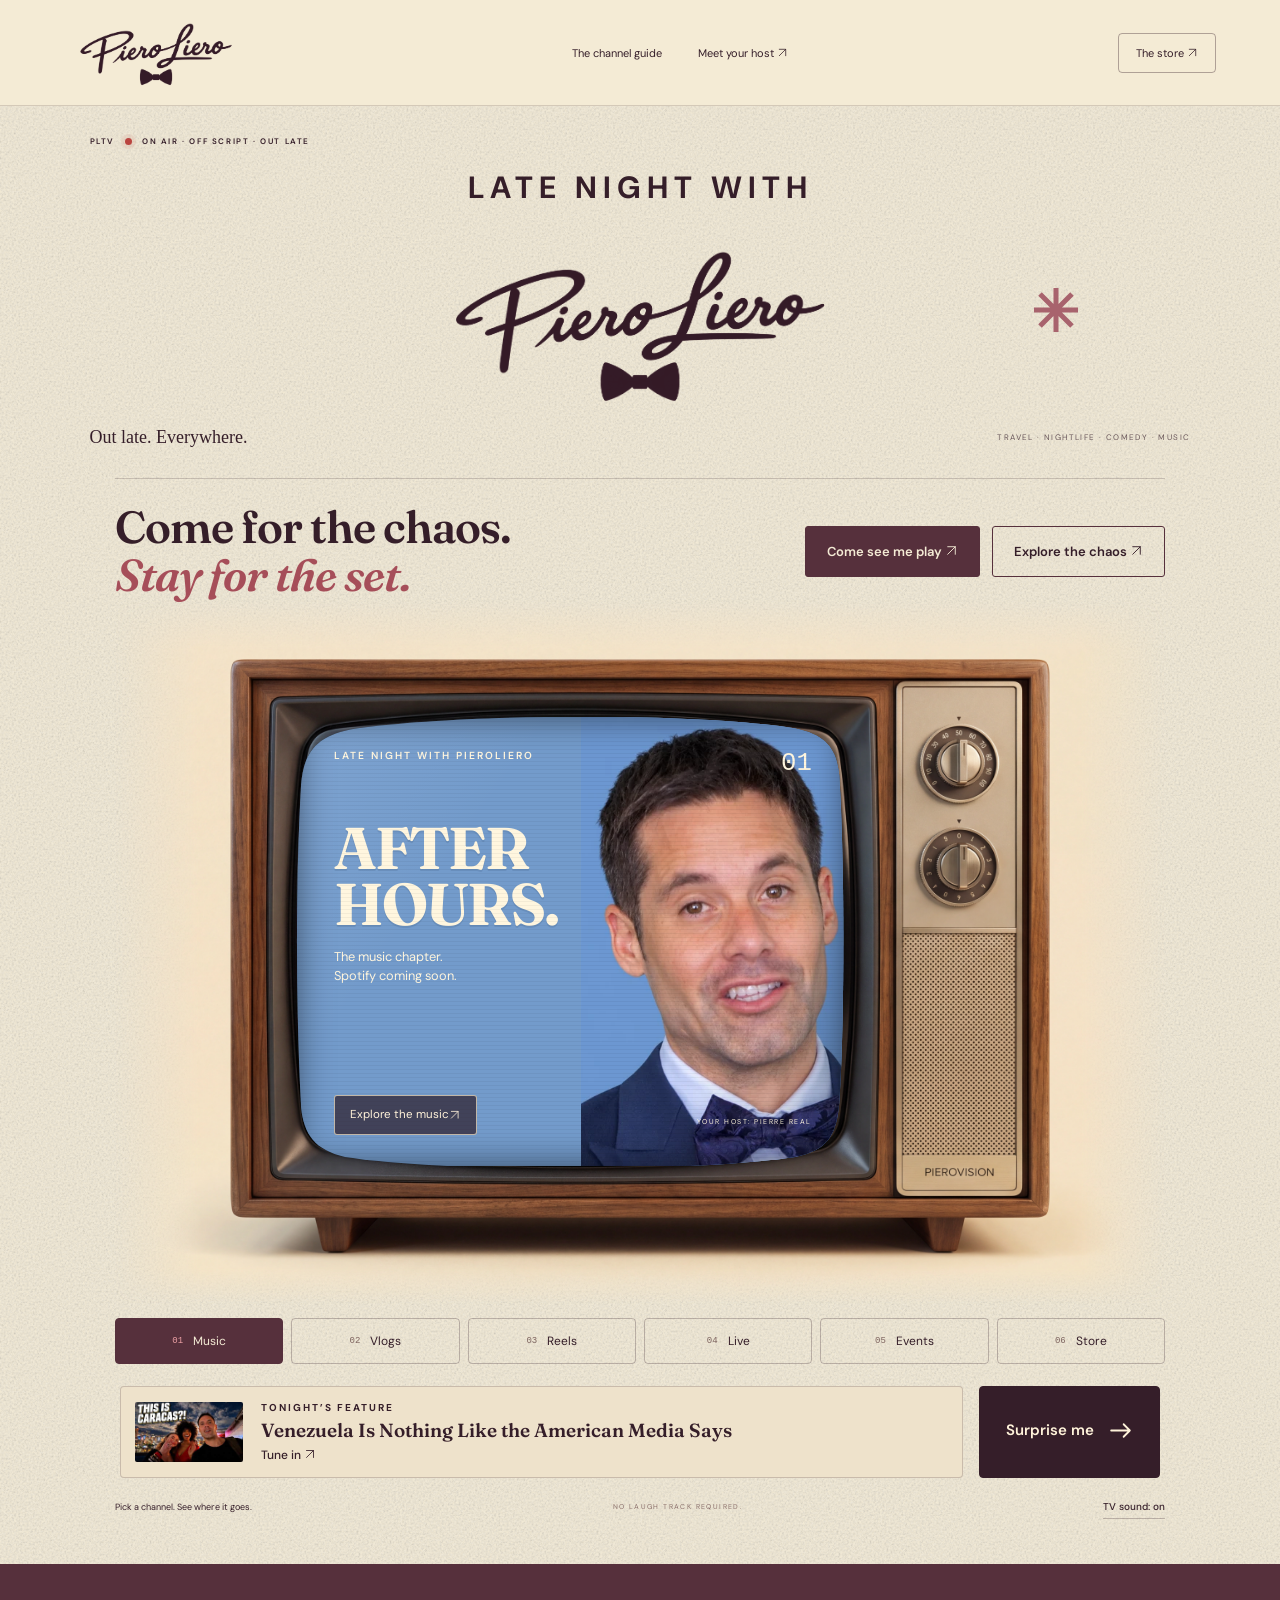
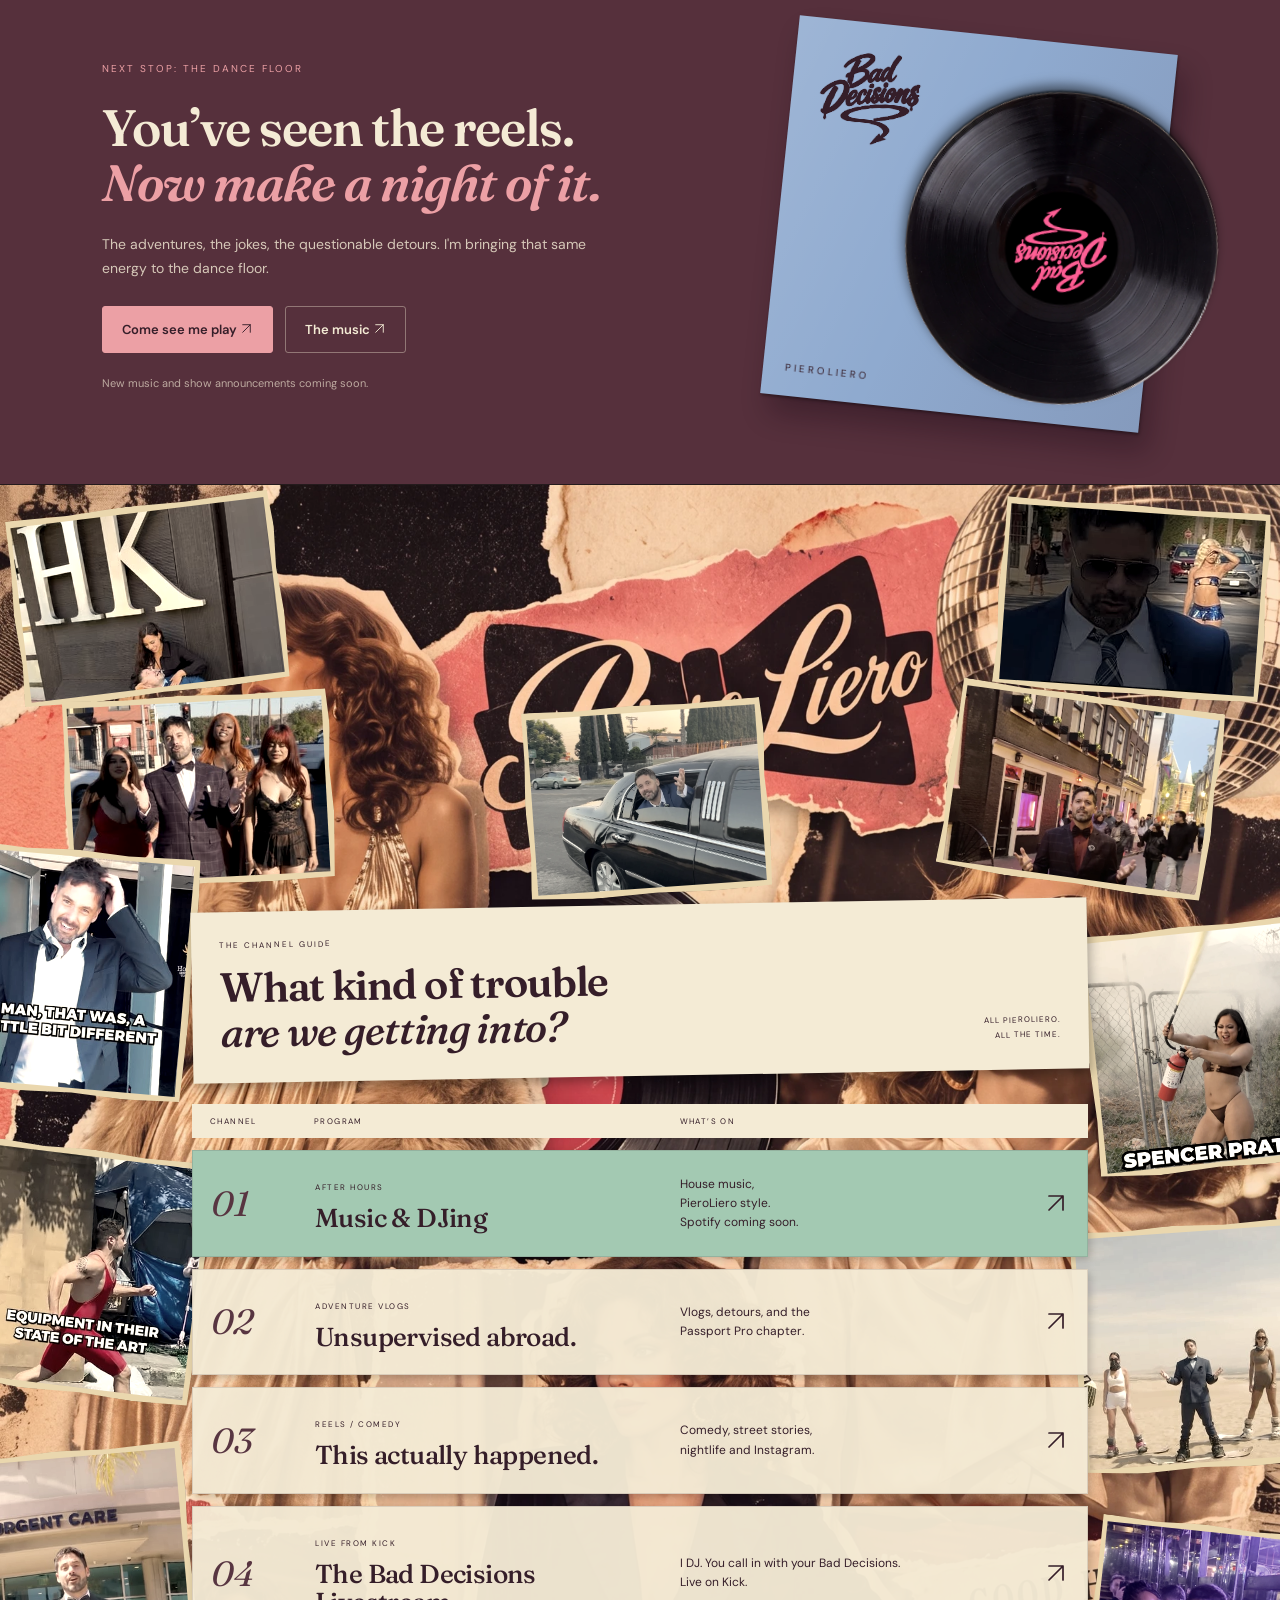
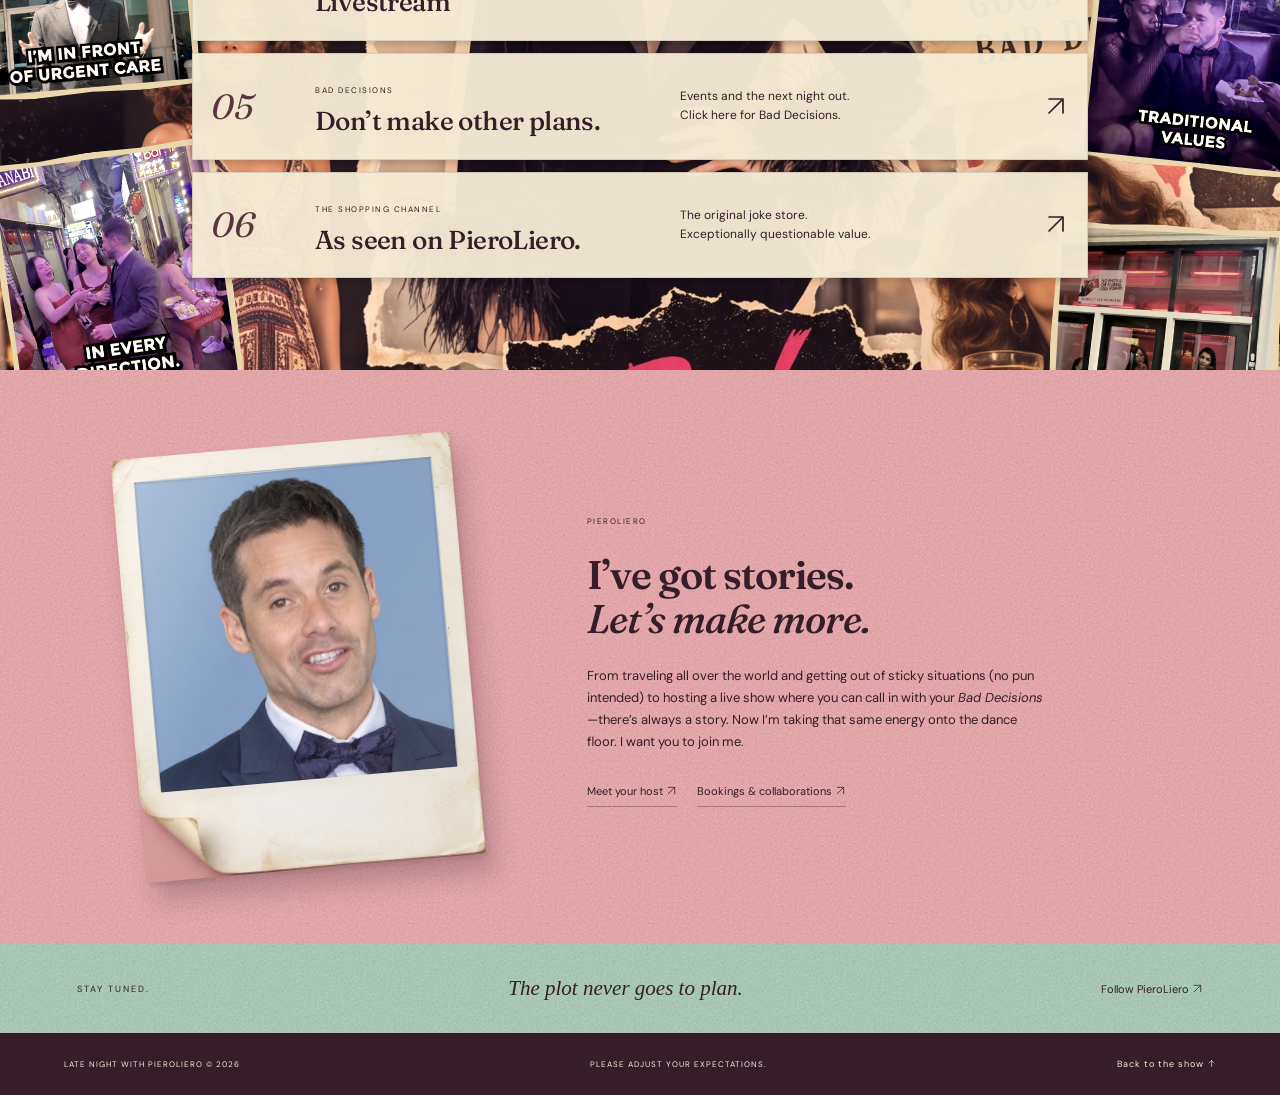
==== commit a0d20d23: "Remove focus outline from noninteractive panel headings" ====
--- a/index.html
+++ b/index.html
@@ -1,8 +1,8 @@
-<!doctype html><html lang="en"><head><meta charset="utf-8"><meta name="viewport" content="width=device-width,initial-scale=1"><meta name="theme-color" content="#351e29"><meta name="description" content="Out late. Everywhere. Adventure vlogs, wacky reels, livestreams and PieroLiero behind the decks."><title>Late Night with PieroLiero — Stay tuned</title><link rel="stylesheet" href="show.css?v=vlog-name-13"></head><body>
+<!doctype html><html lang="en"><head><meta charset="utf-8"><meta name="viewport" content="width=device-width,initial-scale=1"><meta name="theme-color" content="#351e29"><meta name="description" content="Out late. Everywhere. Adventure vlogs, wacky reels, livestreams and PieroLiero behind the decks."><title>Late Night with PieroLiero — Stay tuned</title><link rel="stylesheet" href="show.css?v=panel-focus-14"></head><body>
 <a class="skip" href="#channel-guide">Skip to the channel guide</a><header><a class="brand" href="#" aria-label="Late Night with PieroLiero home"><img src="assets/logo.png" alt="PieroLiero"></a><nav><a href="#channel-guide">The channel guide</a><button data-panel="about">Meet your host <svg class="ui-arrow" viewBox="0 0 24 24" aria-hidden="true" focusable="false"><path d="M5 19 19 5M5 5h14v14"/></svg></button></nav><a class="shop-nav" href="store.html">The store <svg class="ui-arrow" viewBox="0 0 24 24" aria-hidden="true" focusable="false"><path d="M5 19 19 5M5 5h14v14"/></svg></a></header>
 <svg width="0" height="0" aria-hidden="true" style="position:absolute"><defs><clipPath id="crt-shape" clipPathUnits="objectBoundingBox"><path d="M .11 .025 C .32 -.01 .74 -.01 .91 .025 C .97 .04 .985 .075 .99 .13 C 1 .32 1 .68 .99 .86 C .985 .93 .97 .965 .91 .98 C .72 1.015 .28 1.015 .09 .98 C .035 .965 .015 .93 .01 .87 C 0 .64 0 .36 .01 .15 C .015 .08 .035 .04 .11 .025 Z"/></clipPath><filter id="logo-ink" color-interpolation-filters="sRGB"><feColorMatrix type="matrix" values="0 0 0 0 .2078 0 0 0 0 .1176 0 0 0 0 .1608 1 1 1 0 0"/></filter><filter id="logo-pink" color-interpolation-filters="sRGB"><feColorMatrix type="matrix" values="0 0 0 0 .96 0 0 0 0 .18 0 0 0 0 .43 1 1 1 0 0"/></filter></defs></svg><main><section class="hero"><div class="show-heading"><span class="station-bug">PLTV <i></i> ON AIR · OFF SCRIPT · OUT LATE</span><h1 class="late-night-title" aria-label="Late Night with PieroLiero"><span class="late-night-kicker">LATE NIGHT WITH</span><img src="assets/logo.png" alt="PieroLiero"><span class="asterisk" aria-hidden="true"><svg viewBox="0 0 24 24" aria-hidden="true" focusable="false"><path d="M12 1v22M1 12h22M4 4l16 16M4 20 20 4"/></svg></span></h1><div class="headline-foot"><p>Out late. Everywhere.</p><span>TRAVEL · NIGHTLIFE · COMEDY · MUSIC</span></div></div>
 <div class="hero-invitation"><p>Come for the chaos.<br><em>Stay for the set.</em></p><div><button class="primary-invite" data-panel="events">Come see me play <svg class="ui-arrow" viewBox="0 0 24 24" aria-hidden="true" focusable="false"><path d="M5 19 19 5M5 5h14v14"/></svg></button><button class="secondary-invite" data-panel="research">Explore the chaos <svg class="ui-arrow" viewBox="0 0 24 24" aria-hidden="true" focusable="false"><path d="M5 19 19 5M5 5h14v14"/></svg></button></div></div><div class="tv-stage"><div class="tv photo-tv"><img class="cabinet-art" src="assets/tv-cabinet.webp" alt="A photographic 1970s walnut television with a curved glass screen, brass tuning knobs and speaker grille"><div class="screen-bezel"><div class="screen" id="screen" aria-label="PieroLiero TV channel preview"><div id="screen-content"></div><div class="scanlines" aria-hidden="true"></div><div class="static" aria-hidden="true"></div><div class="off-message">TAKING A COMMERCIAL BREAK.<br><span>Press power to tune back in.</span></div></div></div><div class="tv-controls"><div class="tv-name">PIEROVISION<small>COLOR TELEVISION</small></div><button class="dial" id="next-channel" aria-label="Switch to the next channel"><span></span></button><small class="dial-caption">CHANGE CHANNEL</small><div class="speaker" aria-hidden="true"></div><button class="power" id="power" aria-label="Turn television off" aria-pressed="true"><i></i> POWER</button></div></div><div class="tv-feet" aria-hidden="true"><span></span><span></span></div><div class="channel-switcher" role="group" aria-label="Television channels"><button data-channel="music" aria-pressed="true"><span>01</span>Music</button><button data-channel="travel" aria-pressed="false"><span>02</span>Vlogs</button><button data-channel="research" aria-pressed="false"><span>03</span>Reels</button><button data-channel="live" aria-pressed="false"><span>04</span>Live</button><button data-channel="events" aria-pressed="false"><span>05</span>Events</button><button data-channel="store" aria-pressed="false"><span>06</span>Store</button></div><div class="feature-strip"><button id="tonight-feature" class="feature-pick"><img id="feature-thumbnail" alt=""><span><small>TONIGHT’S FEATURE</small><strong id="feature-title"></strong><em>Tune in <svg class="ui-arrow" viewBox="0 0 24 24" aria-hidden="true" focusable="false"><path d="M5 19 19 5M5 5h14v14"/></svg></em></span></button><button id="surprise-me" class="surprise-pick">Surprise me <span aria-hidden="true"><svg class="ui-arrow" viewBox="0 0 24 24" aria-hidden="true" focusable="false"><path d="M3 12h18M15 6l6 6-6 6"/></svg></span></button></div><div class="tuning-note"><p>Pick a channel. See where it goes.</p><span>NO LAUGH TRACK REQUIRED.</span><button id="tuning-sound" aria-pressed="true" aria-label="Mute TV tuning sound">TV sound: on</button></div></div></section>
 <section class="dj-invitation" id="after-hours"><div class="dj-copy"><span class="dj-eyebrow">NEXT STOP: THE DANCE FLOOR</span><h2>You’ve seen the reels.<br><em>Now make a night of it.</em></h2><p>The adventures, the jokes, the questionable detours. I'm bringing that same energy to the dance floor.</p><div class="dj-actions"><button data-panel="events">Come see me play <svg class="ui-arrow" viewBox="0 0 24 24" aria-hidden="true" focusable="false"><path d="M5 19 19 5M5 5h14v14"/></svg></button><button data-panel="music">The music <svg class="ui-arrow" viewBox="0 0 24 24" aria-hidden="true" focusable="false"><path d="M5 19 19 5M5 5h14v14"/></svg></button></div><small>New music and show announcements coming soon.</small></div><div class="record-sleeve" aria-hidden="true"><span class="sleeve-label"><img src="assets/bad-decisions-logo.png" alt="Bad Decisions"></span><div class="large-record"><span class="record-label"><img src="assets/bad-decisions-logo.png" alt="Bad Decisions"></span></div><span class="sleeve-bottom">PIEROLIERO</span></div></section><section class="channel-guide collage-guide" id="channel-guide"><div class="reel-wallpaper" aria-hidden="true"></div><div class="guide-top"><p>THE CHANNEL GUIDE</p><h2>What kind of trouble<br><em>are we getting into?</em></h2><span>ALL PIEROLIERO.<br>ALL THE TIME.</span></div><div class="guide-table"><div class="guide-labels"><span>CHANNEL</span><span>PROGRAM</span><span>WHAT’S ON</span><span></span></div><button class="guide-row music-row" data-panel="music"><span class="channel-number">01</span><div><small>AFTER HOURS</small><h3>Music & DJing</h3></div><p>House music,<br>PieroLiero style.<br>Spotify coming soon.</p><b><svg class="ui-arrow" viewBox="0 0 24 24" aria-hidden="true" focusable="false"><path d="M5 19 19 5M5 5h14v14"/></svg></b></button><button class="guide-row" data-panel="travel"><span class="channel-number">02</span><div><small>ADVENTURE VLOGS</small><h3>Unsupervised abroad.</h3></div><p>Vlogs, detours, and the<br>Passport Pro chapter.</p><b><svg class="ui-arrow" viewBox="0 0 24 24" aria-hidden="true" focusable="false"><path d="M5 19 19 5M5 5h14v14"/></svg></b></button><button class="guide-row" data-panel="research"><span class="channel-number">03</span><div><small>REELS / COMEDY</small><h3>This actually happened.</h3></div><p>Comedy, street stories,<br>nightlife and Instagram.</p><b><svg class="ui-arrow" viewBox="0 0 24 24" aria-hidden="true" focusable="false"><path d="M5 19 19 5M5 5h14v14"/></svg></b></button><button class="guide-row" data-panel="live"><span class="channel-number">04</span><div><small>LIVE FROM KICK</small><h3>The Bad Decisions Livestream</h3></div><p>I DJ. You call in with your Bad Decisions.<br>Live on Kick.</p><b><svg class="ui-arrow" viewBox="0 0 24 24" aria-hidden="true" focusable="false"><path d="M5 19 19 5M5 5h14v14"/></svg></b></button><a class="guide-row" href="https://baddecisionslive.com"><span class="channel-number">05</span><div><small>BAD DECISIONS</small><h3>Don’t make other plans.</h3></div><p>Events and the next night out.<br>Click here for Bad Decisions.</p><b><svg class="ui-arrow" viewBox="0 0 24 24" aria-hidden="true" focusable="false"><path d="M5 19 19 5M5 5h14v14"/></svg></b></a><a class="guide-row" href="store.html"><span class="channel-number">06</span><div><small>THE SHOPPING CHANNEL</small><h3>As seen on PieroLiero.</h3></div><p>The original joke store.<br>Exceptionally questionable value.</p><b><svg class="ui-arrow" viewBox="0 0 24 24" aria-hidden="true" focusable="false"><path d="M5 19 19 5M5 5h14v14"/></svg></b></a></div></section>
 <section class="host"><div class="host-photo"><img src="assets/professor.webp" alt="Pierre Real, PieroLiero"></div><div class="host-copy"><p>PIEROLIERO</p><h2>I’ve got stories.<br><em>Let’s make more.</em></h2><p>From traveling all over the world and getting out of sticky situations (no pun intended) to hosting a live show where you can call in with your <em>Bad Decisions</em>—there’s always a story. Now I’m taking that same energy onto the dance floor. I want you to join me.</p><button data-panel="about">Meet your host <svg class="ui-arrow" viewBox="0 0 24 24" aria-hidden="true" focusable="false"><path d="M5 19 19 5M5 5h14v14"/></svg></button><a class="booking-link" href="mailto:pierolieromgmt@gmail.com">Bookings & collaborations <svg class="ui-arrow" viewBox="0 0 24 24" aria-hidden="true" focusable="false"><path d="M5 19 19 5M5 5h14v14"/></svg></a></div></section>
 <div class="signoff"><span>STAY TUNED.</span><p>The plot never goes to plan.</p><a href="https://www.instagram.com/pieroliero/" target="_blank" rel="noopener">Follow PieroLiero <svg class="ui-arrow" viewBox="0 0 24 24" aria-hidden="true" focusable="false"><path d="M5 19 19 5M5 5h14v14"/></svg></a></div></main><footer><span>LATE NIGHT WITH PIEROLIERO © <span id="year"></span></span><span>PLEASE ADJUST YOUR EXPECTATIONS.</span><a href="#">Back to the show <svg class="ui-arrow" viewBox="0 0 24 24" aria-hidden="true" focusable="false"><path d="M12 20V4M5 11l7-7 7 7"/></svg></a></footer>
-<dialog id="drawer" aria-labelledby="panel-title"><div class="dialog-top"><span>LATE NIGHT WITH PIEROLIERO / THE CHANNEL GUIDE</span><button class="close" aria-label="Close panel">×</button></div><div id="panel-content"></div></dialog><script src="vlogs.js"></script><script src="instagram-grid.js"></script><script src="panels.js?v=vlog-name-13"></script><script src="show.js?v=vlog-name-13"></script></body></html>
+<dialog id="drawer" aria-labelledby="panel-title"><div class="dialog-top"><span>LATE NIGHT WITH PIEROLIERO / THE CHANNEL GUIDE</span><button class="close" aria-label="Close panel">×</button></div><div id="panel-content"></div></dialog><script src="vlogs.js"></script><script src="instagram-grid.js"></script><script src="panels.js?v=panel-focus-14"></script><script src="show.js?v=panel-focus-14"></script></body></html>
--- a/show.css
+++ b/show.css
@@ -142,3 +142,6 @@
 .kick-screen-logo{position:absolute;right:1%;top:17%;width:53%;height:69%;object-fit:contain;mix-blend-mode:screen;opacity:.8;pointer-events:none}
 
 #panel-content .music-panel-brand{margin:0 0 18px} .music-panel-brand img{display:block;width:260px;max-width:75%;height:auto;filter:url(#logo-pink)} .spotify-playlist{margin:26px 0 12px} .spotify-playlist iframe{display:block;width:100%;height:352px}
+
+/* Panel headings receive focus for screen readers, without a visual control outline. */
+#panel-title:focus{outline:none}
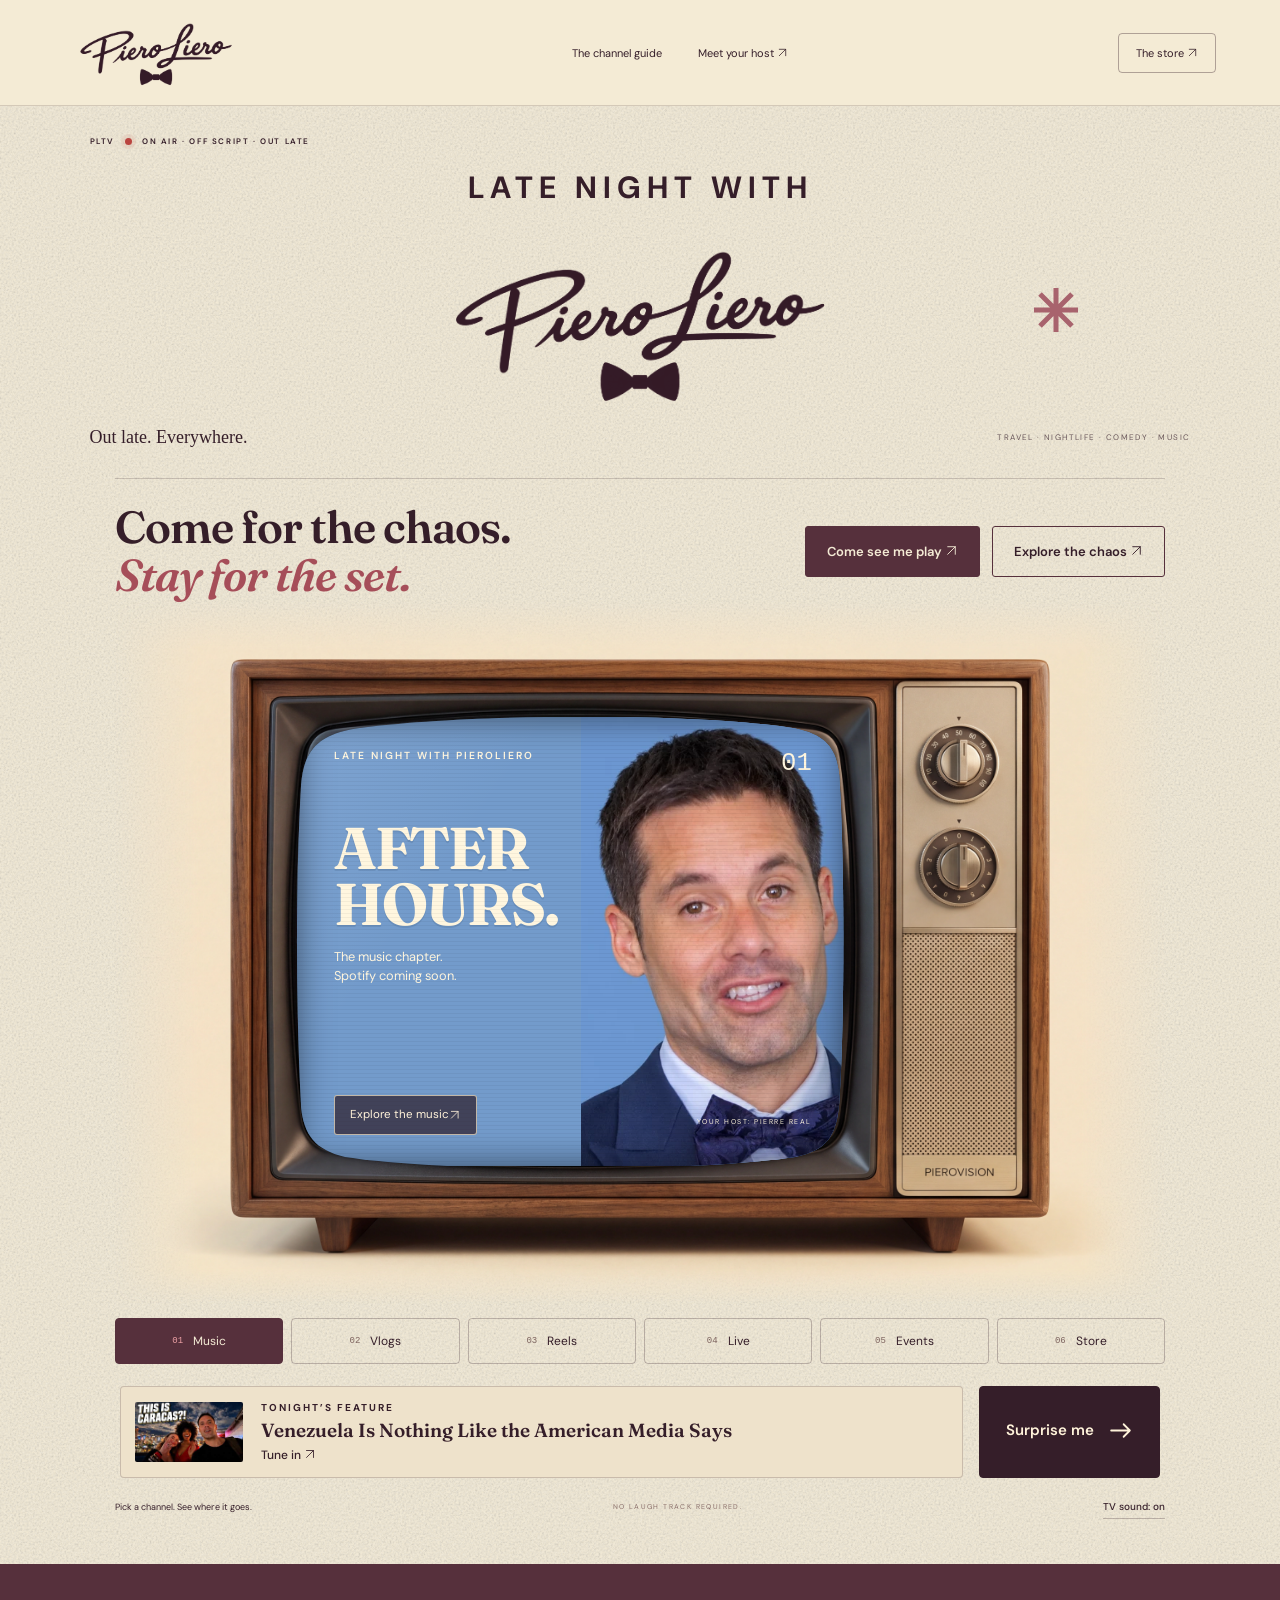
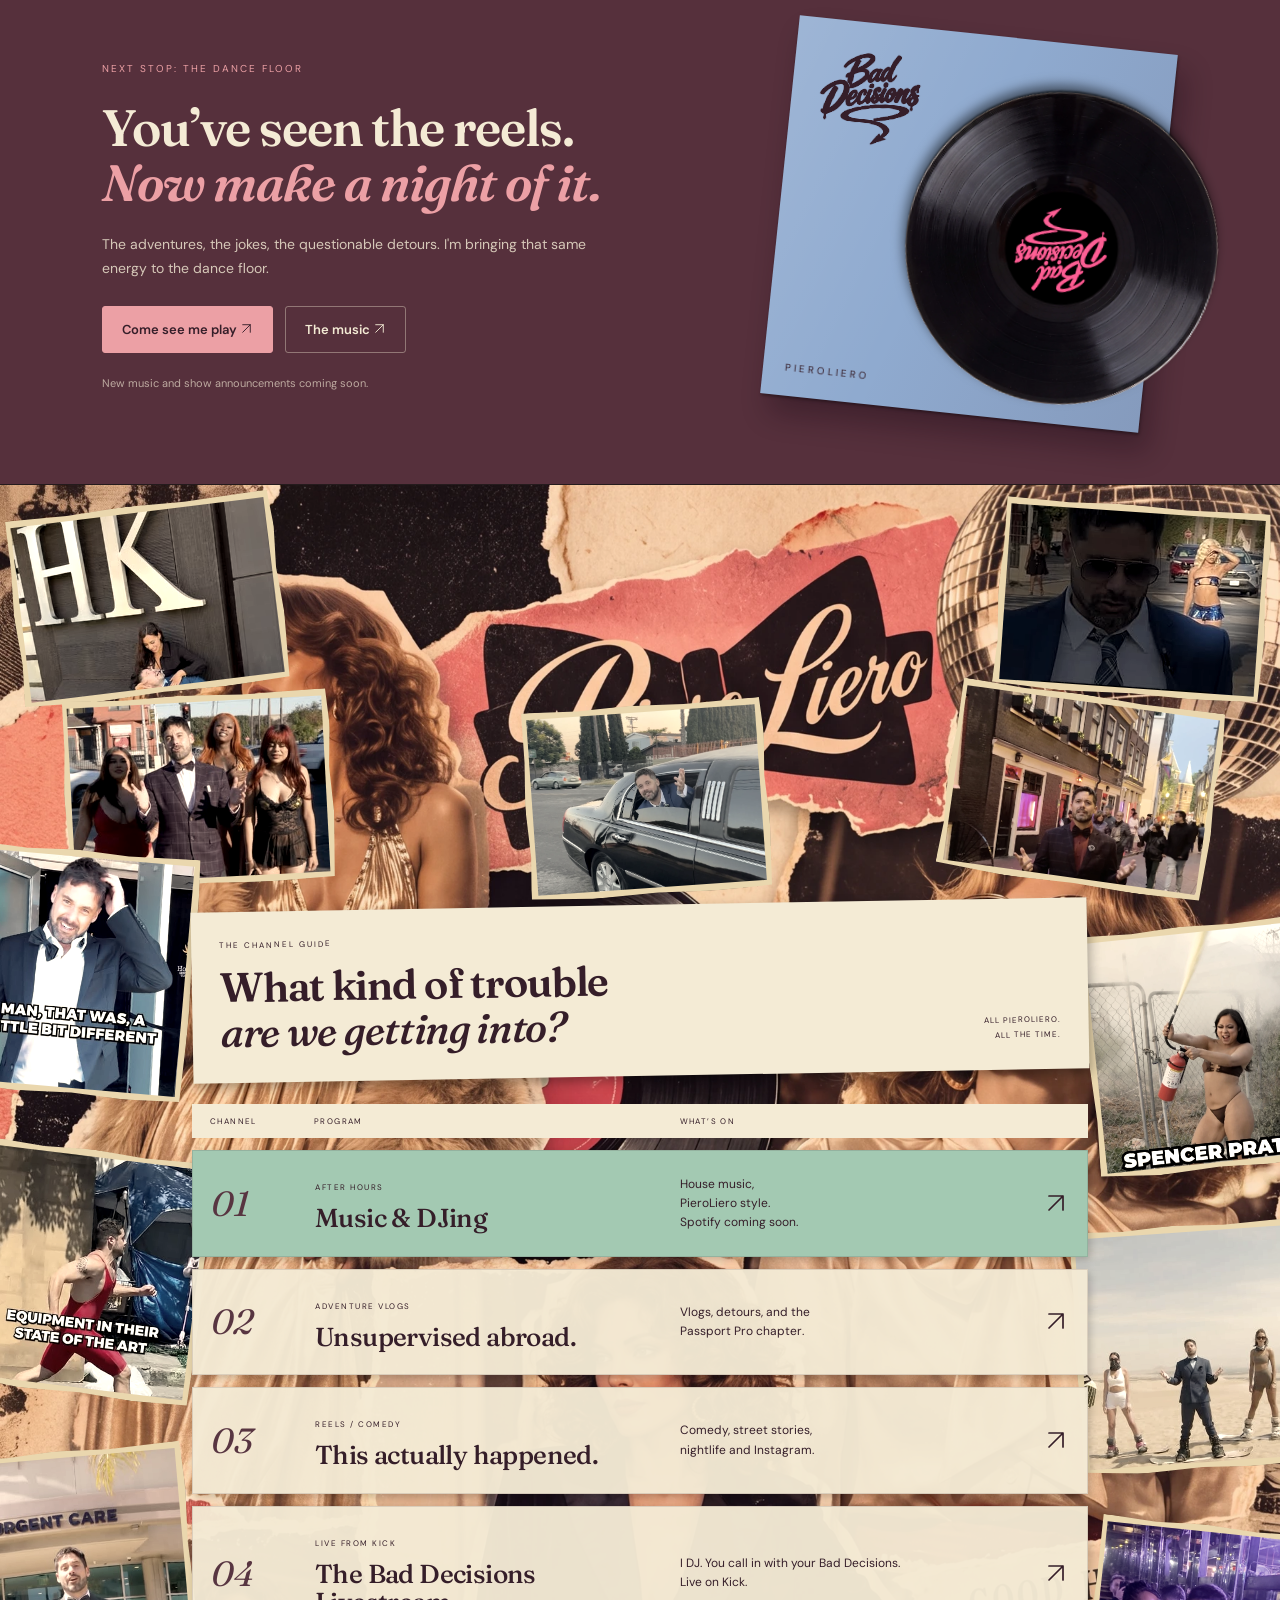
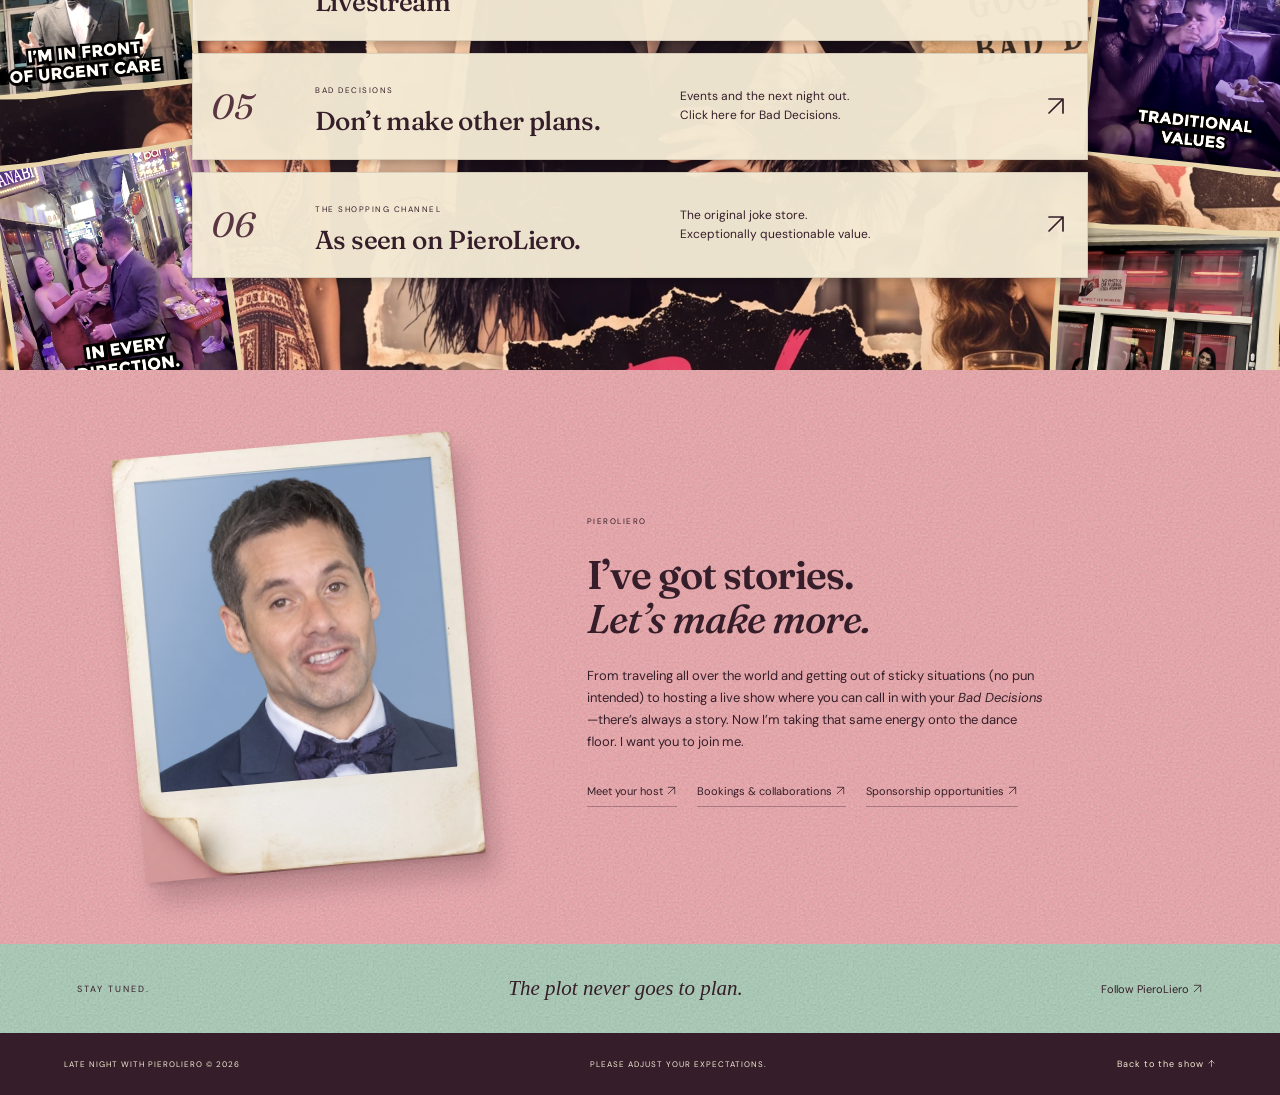
==== commit a697ab42: "Add Bad Decisions voicemail hotline and sponsorship contact" ====
--- a/index.html
+++ b/index.html
@@ -1,8 +1,8 @@
-<!doctype html><html lang="en"><head><meta charset="utf-8"><meta name="viewport" content="width=device-width,initial-scale=1"><meta name="theme-color" content="#351e29"><meta name="description" content="Out late. Everywhere. Adventure vlogs, wacky reels, livestreams and PieroLiero behind the decks."><title>Late Night with PieroLiero — Stay tuned</title><link rel="stylesheet" href="show.css?v=panel-focus-14"></head><body>
+<!doctype html><html lang="en"><head><meta charset="utf-8"><meta name="viewport" content="width=device-width,initial-scale=1"><meta name="theme-color" content="#351e29"><meta name="description" content="Out late. Everywhere. Adventure vlogs, wacky reels, livestreams and PieroLiero behind the decks."><title>Late Night with PieroLiero — Stay tuned</title><link rel="stylesheet" href="show.css?v=hotline-sponsors-15"></head><body>
 <a class="skip" href="#channel-guide">Skip to the channel guide</a><header><a class="brand" href="#" aria-label="Late Night with PieroLiero home"><img src="assets/logo.png" alt="PieroLiero"></a><nav><a href="#channel-guide">The channel guide</a><button data-panel="about">Meet your host <svg class="ui-arrow" viewBox="0 0 24 24" aria-hidden="true" focusable="false"><path d="M5 19 19 5M5 5h14v14"/></svg></button></nav><a class="shop-nav" href="store.html">The store <svg class="ui-arrow" viewBox="0 0 24 24" aria-hidden="true" focusable="false"><path d="M5 19 19 5M5 5h14v14"/></svg></a></header>
 <svg width="0" height="0" aria-hidden="true" style="position:absolute"><defs><clipPath id="crt-shape" clipPathUnits="objectBoundingBox"><path d="M .11 .025 C .32 -.01 .74 -.01 .91 .025 C .97 .04 .985 .075 .99 .13 C 1 .32 1 .68 .99 .86 C .985 .93 .97 .965 .91 .98 C .72 1.015 .28 1.015 .09 .98 C .035 .965 .015 .93 .01 .87 C 0 .64 0 .36 .01 .15 C .015 .08 .035 .04 .11 .025 Z"/></clipPath><filter id="logo-ink" color-interpolation-filters="sRGB"><feColorMatrix type="matrix" values="0 0 0 0 .2078 0 0 0 0 .1176 0 0 0 0 .1608 1 1 1 0 0"/></filter><filter id="logo-pink" color-interpolation-filters="sRGB"><feColorMatrix type="matrix" values="0 0 0 0 .96 0 0 0 0 .18 0 0 0 0 .43 1 1 1 0 0"/></filter></defs></svg><main><section class="hero"><div class="show-heading"><span class="station-bug">PLTV <i></i> ON AIR · OFF SCRIPT · OUT LATE</span><h1 class="late-night-title" aria-label="Late Night with PieroLiero"><span class="late-night-kicker">LATE NIGHT WITH</span><img src="assets/logo.png" alt="PieroLiero"><span class="asterisk" aria-hidden="true"><svg viewBox="0 0 24 24" aria-hidden="true" focusable="false"><path d="M12 1v22M1 12h22M4 4l16 16M4 20 20 4"/></svg></span></h1><div class="headline-foot"><p>Out late. Everywhere.</p><span>TRAVEL · NIGHTLIFE · COMEDY · MUSIC</span></div></div>
 <div class="hero-invitation"><p>Come for the chaos.<br><em>Stay for the set.</em></p><div><button class="primary-invite" data-panel="events">Come see me play <svg class="ui-arrow" viewBox="0 0 24 24" aria-hidden="true" focusable="false"><path d="M5 19 19 5M5 5h14v14"/></svg></button><button class="secondary-invite" data-panel="research">Explore the chaos <svg class="ui-arrow" viewBox="0 0 24 24" aria-hidden="true" focusable="false"><path d="M5 19 19 5M5 5h14v14"/></svg></button></div></div><div class="tv-stage"><div class="tv photo-tv"><img class="cabinet-art" src="assets/tv-cabinet.webp" alt="A photographic 1970s walnut television with a curved glass screen, brass tuning knobs and speaker grille"><div class="screen-bezel"><div class="screen" id="screen" aria-label="PieroLiero TV channel preview"><div id="screen-content"></div><div class="scanlines" aria-hidden="true"></div><div class="static" aria-hidden="true"></div><div class="off-message">TAKING A COMMERCIAL BREAK.<br><span>Press power to tune back in.</span></div></div></div><div class="tv-controls"><div class="tv-name">PIEROVISION<small>COLOR TELEVISION</small></div><button class="dial" id="next-channel" aria-label="Switch to the next channel"><span></span></button><small class="dial-caption">CHANGE CHANNEL</small><div class="speaker" aria-hidden="true"></div><button class="power" id="power" aria-label="Turn television off" aria-pressed="true"><i></i> POWER</button></div></div><div class="tv-feet" aria-hidden="true"><span></span><span></span></div><div class="channel-switcher" role="group" aria-label="Television channels"><button data-channel="music" aria-pressed="true"><span>01</span>Music</button><button data-channel="travel" aria-pressed="false"><span>02</span>Vlogs</button><button data-channel="research" aria-pressed="false"><span>03</span>Reels</button><button data-channel="live" aria-pressed="false"><span>04</span>Live</button><button data-channel="events" aria-pressed="false"><span>05</span>Events</button><button data-channel="store" aria-pressed="false"><span>06</span>Store</button></div><div class="feature-strip"><button id="tonight-feature" class="feature-pick"><img id="feature-thumbnail" alt=""><span><small>TONIGHT’S FEATURE</small><strong id="feature-title"></strong><em>Tune in <svg class="ui-arrow" viewBox="0 0 24 24" aria-hidden="true" focusable="false"><path d="M5 19 19 5M5 5h14v14"/></svg></em></span></button><button id="surprise-me" class="surprise-pick">Surprise me <span aria-hidden="true"><svg class="ui-arrow" viewBox="0 0 24 24" aria-hidden="true" focusable="false"><path d="M3 12h18M15 6l6 6-6 6"/></svg></span></button></div><div class="tuning-note"><p>Pick a channel. See where it goes.</p><span>NO LAUGH TRACK REQUIRED.</span><button id="tuning-sound" aria-pressed="true" aria-label="Mute TV tuning sound">TV sound: on</button></div></div></section>
 <section class="dj-invitation" id="after-hours"><div class="dj-copy"><span class="dj-eyebrow">NEXT STOP: THE DANCE FLOOR</span><h2>You’ve seen the reels.<br><em>Now make a night of it.</em></h2><p>The adventures, the jokes, the questionable detours. I'm bringing that same energy to the dance floor.</p><div class="dj-actions"><button data-panel="events">Come see me play <svg class="ui-arrow" viewBox="0 0 24 24" aria-hidden="true" focusable="false"><path d="M5 19 19 5M5 5h14v14"/></svg></button><button data-panel="music">The music <svg class="ui-arrow" viewBox="0 0 24 24" aria-hidden="true" focusable="false"><path d="M5 19 19 5M5 5h14v14"/></svg></button></div><small>New music and show announcements coming soon.</small></div><div class="record-sleeve" aria-hidden="true"><span class="sleeve-label"><img src="assets/bad-decisions-logo.png" alt="Bad Decisions"></span><div class="large-record"><span class="record-label"><img src="assets/bad-decisions-logo.png" alt="Bad Decisions"></span></div><span class="sleeve-bottom">PIEROLIERO</span></div></section><section class="channel-guide collage-guide" id="channel-guide"><div class="reel-wallpaper" aria-hidden="true"></div><div class="guide-top"><p>THE CHANNEL GUIDE</p><h2>What kind of trouble<br><em>are we getting into?</em></h2><span>ALL PIEROLIERO.<br>ALL THE TIME.</span></div><div class="guide-table"><div class="guide-labels"><span>CHANNEL</span><span>PROGRAM</span><span>WHAT’S ON</span><span></span></div><button class="guide-row music-row" data-panel="music"><span class="channel-number">01</span><div><small>AFTER HOURS</small><h3>Music & DJing</h3></div><p>House music,<br>PieroLiero style.<br>Spotify coming soon.</p><b><svg class="ui-arrow" viewBox="0 0 24 24" aria-hidden="true" focusable="false"><path d="M5 19 19 5M5 5h14v14"/></svg></b></button><button class="guide-row" data-panel="travel"><span class="channel-number">02</span><div><small>ADVENTURE VLOGS</small><h3>Unsupervised abroad.</h3></div><p>Vlogs, detours, and the<br>Passport Pro chapter.</p><b><svg class="ui-arrow" viewBox="0 0 24 24" aria-hidden="true" focusable="false"><path d="M5 19 19 5M5 5h14v14"/></svg></b></button><button class="guide-row" data-panel="research"><span class="channel-number">03</span><div><small>REELS / COMEDY</small><h3>This actually happened.</h3></div><p>Comedy, street stories,<br>nightlife and Instagram.</p><b><svg class="ui-arrow" viewBox="0 0 24 24" aria-hidden="true" focusable="false"><path d="M5 19 19 5M5 5h14v14"/></svg></b></button><button class="guide-row" data-panel="live"><span class="channel-number">04</span><div><small>LIVE FROM KICK</small><h3>The Bad Decisions Livestream</h3></div><p>I DJ. You call in with your Bad Decisions.<br>Live on Kick.</p><b><svg class="ui-arrow" viewBox="0 0 24 24" aria-hidden="true" focusable="false"><path d="M5 19 19 5M5 5h14v14"/></svg></b></button><a class="guide-row" href="https://baddecisionslive.com"><span class="channel-number">05</span><div><small>BAD DECISIONS</small><h3>Don’t make other plans.</h3></div><p>Events and the next night out.<br>Click here for Bad Decisions.</p><b><svg class="ui-arrow" viewBox="0 0 24 24" aria-hidden="true" focusable="false"><path d="M5 19 19 5M5 5h14v14"/></svg></b></a><a class="guide-row" href="store.html"><span class="channel-number">06</span><div><small>THE SHOPPING CHANNEL</small><h3>As seen on PieroLiero.</h3></div><p>The original joke store.<br>Exceptionally questionable value.</p><b><svg class="ui-arrow" viewBox="0 0 24 24" aria-hidden="true" focusable="false"><path d="M5 19 19 5M5 5h14v14"/></svg></b></a></div></section>
-<section class="host"><div class="host-photo"><img src="assets/professor.webp" alt="Pierre Real, PieroLiero"></div><div class="host-copy"><p>PIEROLIERO</p><h2>I’ve got stories.<br><em>Let’s make more.</em></h2><p>From traveling all over the world and getting out of sticky situations (no pun intended) to hosting a live show where you can call in with your <em>Bad Decisions</em>—there’s always a story. Now I’m taking that same energy onto the dance floor. I want you to join me.</p><button data-panel="about">Meet your host <svg class="ui-arrow" viewBox="0 0 24 24" aria-hidden="true" focusable="false"><path d="M5 19 19 5M5 5h14v14"/></svg></button><a class="booking-link" href="mailto:pierolieromgmt@gmail.com">Bookings & collaborations <svg class="ui-arrow" viewBox="0 0 24 24" aria-hidden="true" focusable="false"><path d="M5 19 19 5M5 5h14v14"/></svg></a></div></section>
+<section class="host"><div class="host-photo"><img src="assets/professor.webp" alt="Pierre Real, PieroLiero"></div><div class="host-copy"><p>PIEROLIERO</p><h2>I’ve got stories.<br><em>Let’s make more.</em></h2><p>From traveling all over the world and getting out of sticky situations (no pun intended) to hosting a live show where you can call in with your <em>Bad Decisions</em>—there’s always a story. Now I’m taking that same energy onto the dance floor. I want you to join me.</p><button data-panel="about">Meet your host <svg class="ui-arrow" viewBox="0 0 24 24" aria-hidden="true" focusable="false"><path d="M5 19 19 5M5 5h14v14"/></svg></button><a class="booking-link" href="mailto:pierolieromgmt@gmail.com">Bookings & collaborations <svg class="ui-arrow" viewBox="0 0 24 24" aria-hidden="true" focusable="false"><path d="M5 19 19 5M5 5h14v14"/></svg></a><a class="booking-link" href="mailto:pierolieromgmt@gmail.com">Sponsorship opportunities <svg class="ui-arrow" viewBox="0 0 24 24" aria-hidden="true" focusable="false"><path d="M5 19 19 5M5 5h14v14"/></svg></a></div></section>
 <div class="signoff"><span>STAY TUNED.</span><p>The plot never goes to plan.</p><a href="https://www.instagram.com/pieroliero/" target="_blank" rel="noopener">Follow PieroLiero <svg class="ui-arrow" viewBox="0 0 24 24" aria-hidden="true" focusable="false"><path d="M5 19 19 5M5 5h14v14"/></svg></a></div></main><footer><span>LATE NIGHT WITH PIEROLIERO © <span id="year"></span></span><span>PLEASE ADJUST YOUR EXPECTATIONS.</span><a href="#">Back to the show <svg class="ui-arrow" viewBox="0 0 24 24" aria-hidden="true" focusable="false"><path d="M12 20V4M5 11l7-7 7 7"/></svg></a></footer>
-<dialog id="drawer" aria-labelledby="panel-title"><div class="dialog-top"><span>LATE NIGHT WITH PIEROLIERO / THE CHANNEL GUIDE</span><button class="close" aria-label="Close panel">×</button></div><div id="panel-content"></div></dialog><script src="vlogs.js"></script><script src="instagram-grid.js"></script><script src="panels.js?v=panel-focus-14"></script><script src="show.js?v=panel-focus-14"></script></body></html>
+<dialog id="drawer" aria-labelledby="panel-title"><div class="dialog-top"><span>LATE NIGHT WITH PIEROLIERO / THE CHANNEL GUIDE</span><button class="close" aria-label="Close panel">×</button></div><div id="panel-content"></div></dialog><script src="vlogs.js"></script><script src="instagram-grid.js"></script><script src="panels.js?v=hotline-sponsors-15"></script><script src="show.js?v=hotline-sponsors-15"></script></body></html>
--- a/show.css
+++ b/show.css
@@ -145,3 +145,9 @@
 
 /* Panel headings receive focus for screen readers, without a visual control outline. */
 #panel-title:focus{outline:none}
+
+.hotline-card{margin:28px 0;padding:clamp(22px,4vw,38px);border:1px solid #58354140;background:#58354108}
+#panel-content .hotline-card .eyebrow{margin:0 0 14px}
+#panel-content .hotline-card h3{font:500 clamp(27px,4vw,40px)/1.15 Fraunces,Georgia,serif;margin:0 0 20px}
+.hotline-number{display:inline-block;padding:12px 18px;background:var(--ink);color:var(--cream);font-size:clamp(17px,2.5vw,23px)}
+.hotline-card small{display:block;font-size:12px;line-height:1.6;opacity:.75}
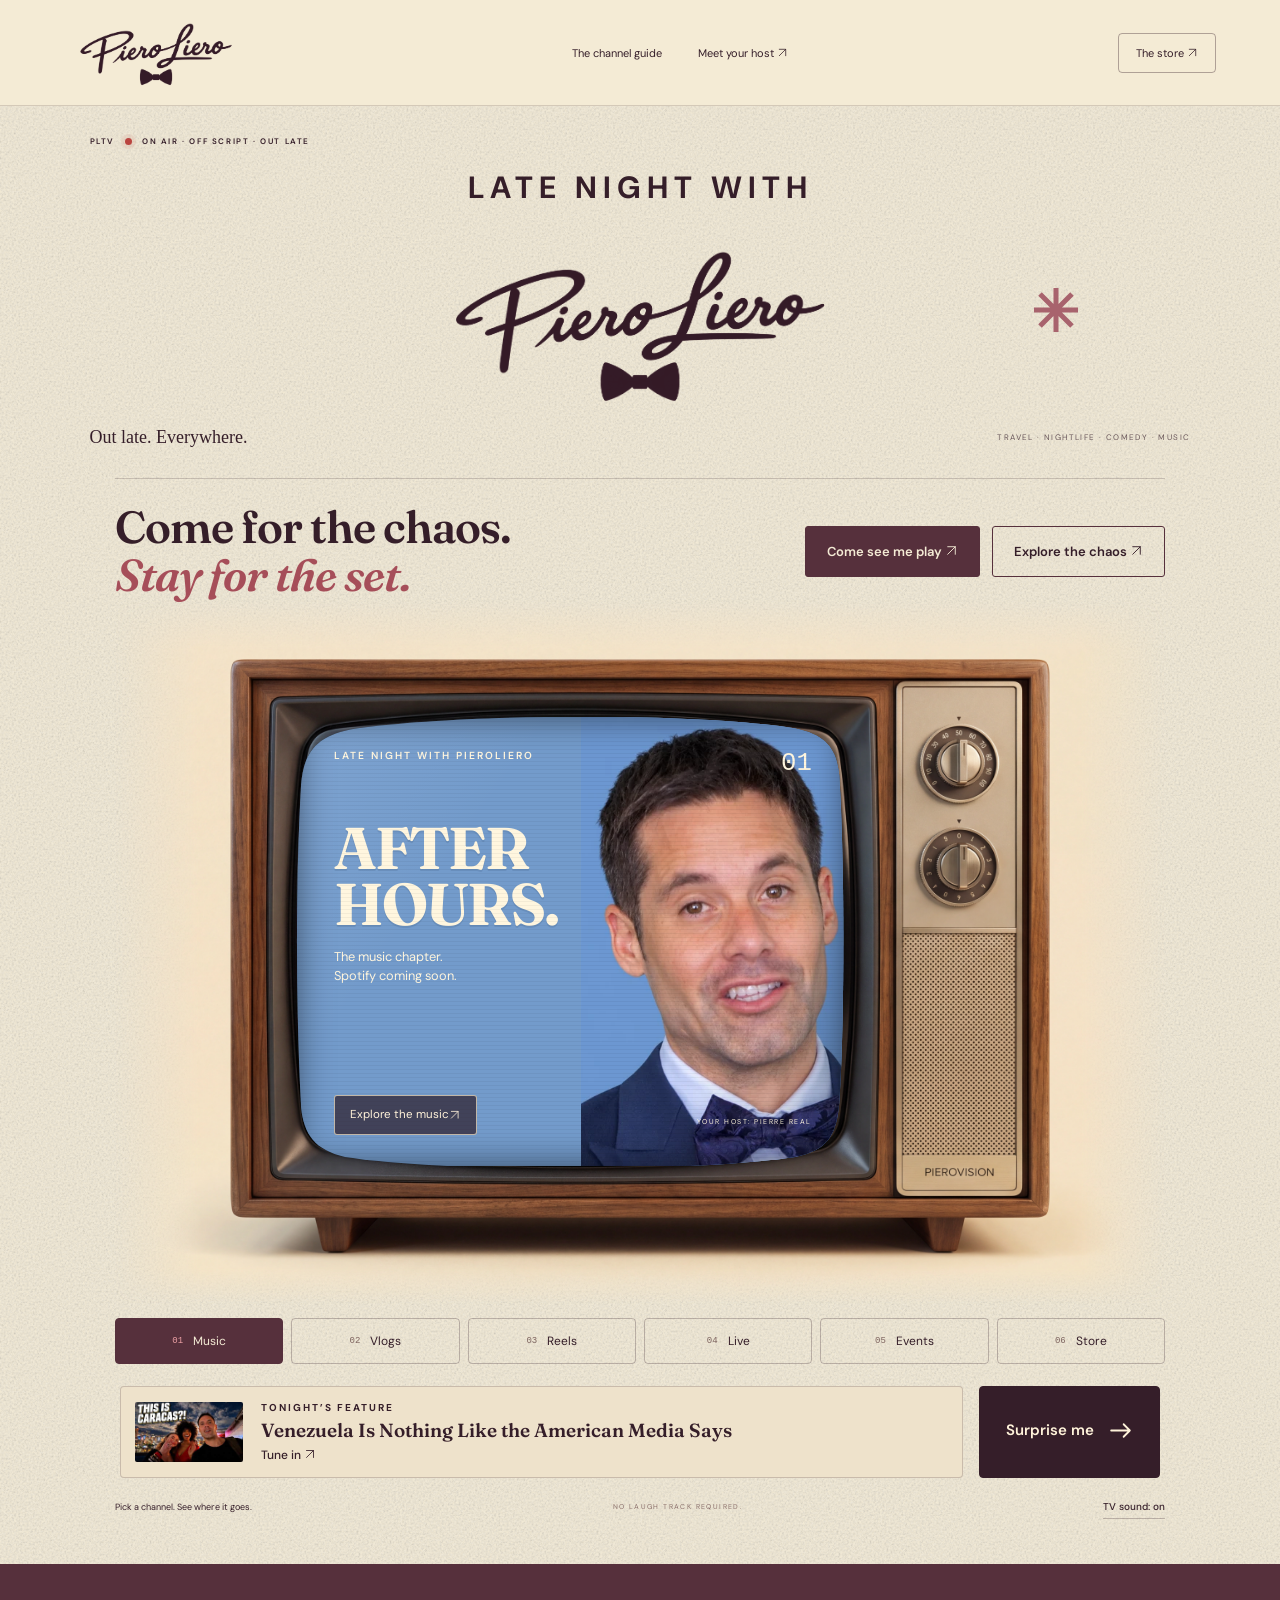
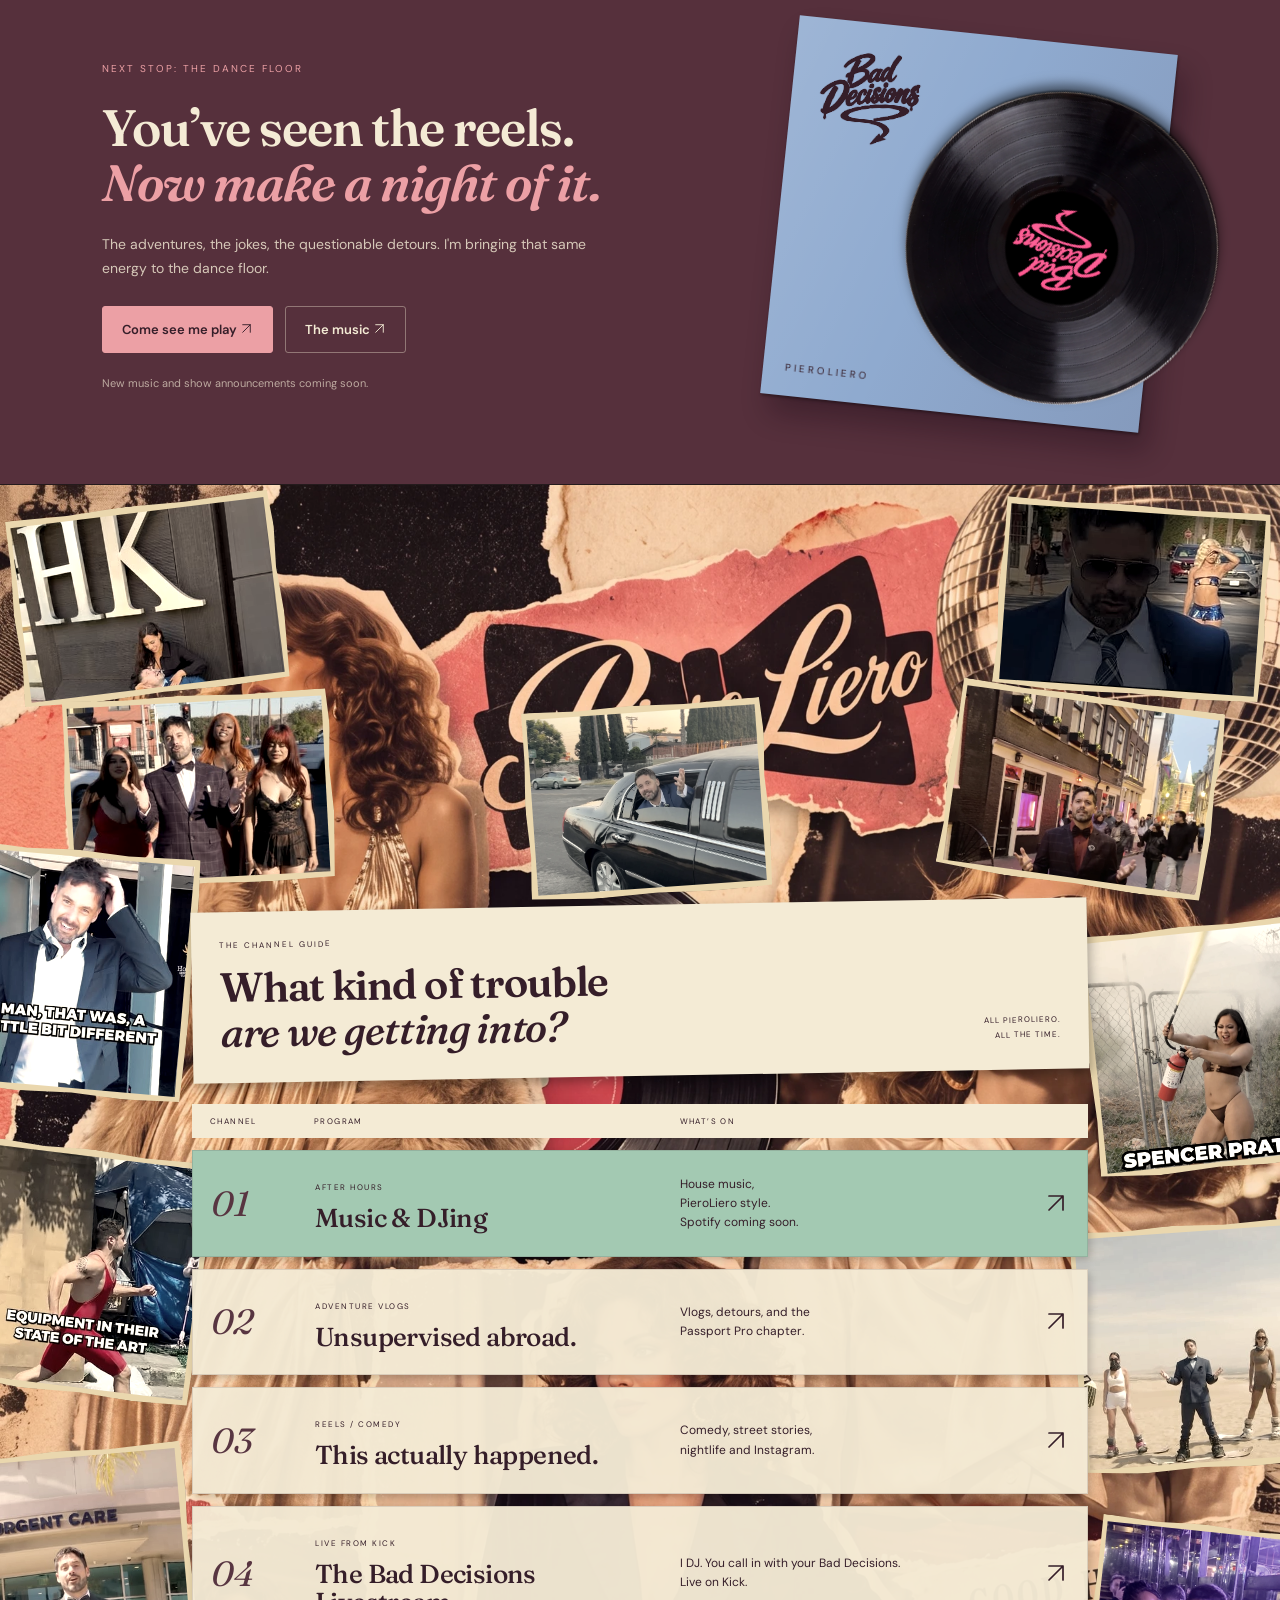
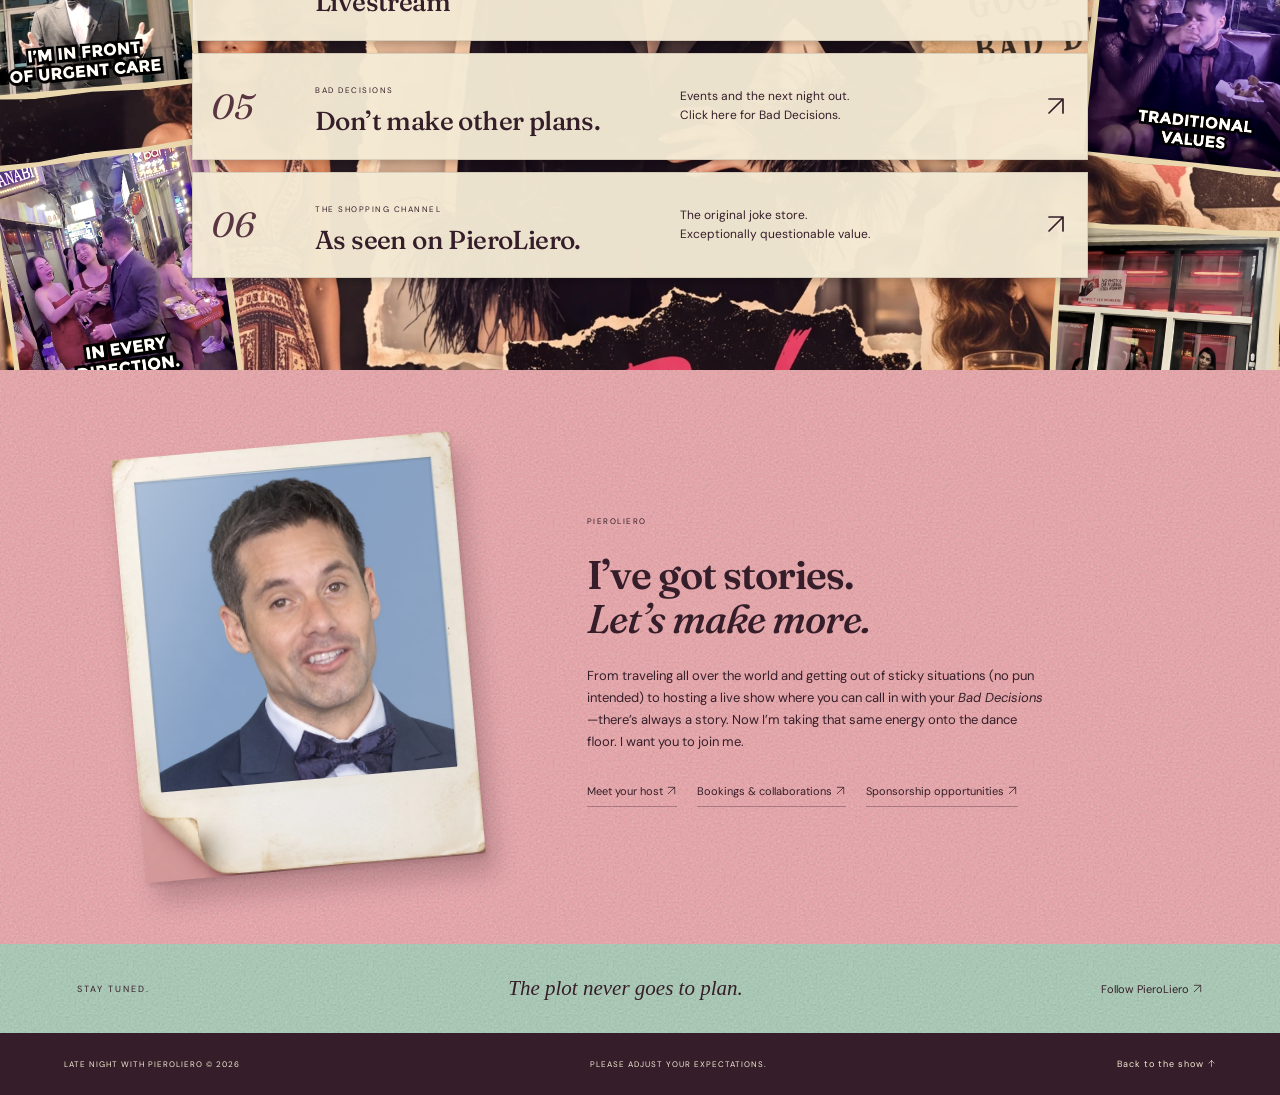
==== commit 91f44e99: "Update bookings and sponsorship contact to pieroliero@gmail.com" ====
--- a/index.html
+++ b/index.html
@@ -3,6 +3,6 @@
 <svg width="0" height="0" aria-hidden="true" style="position:absolute"><defs><clipPath id="crt-shape" clipPathUnits="objectBoundingBox"><path d="M .11 .025 C .32 -.01 .74 -.01 .91 .025 C .97 .04 .985 .075 .99 .13 C 1 .32 1 .68 .99 .86 C .985 .93 .97 .965 .91 .98 C .72 1.015 .28 1.015 .09 .98 C .035 .965 .015 .93 .01 .87 C 0 .64 0 .36 .01 .15 C .015 .08 .035 .04 .11 .025 Z"/></clipPath><filter id="logo-ink" color-interpolation-filters="sRGB"><feColorMatrix type="matrix" values="0 0 0 0 .2078 0 0 0 0 .1176 0 0 0 0 .1608 1 1 1 0 0"/></filter><filter id="logo-pink" color-interpolation-filters="sRGB"><feColorMatrix type="matrix" values="0 0 0 0 .96 0 0 0 0 .18 0 0 0 0 .43 1 1 1 0 0"/></filter></defs></svg><main><section class="hero"><div class="show-heading"><span class="station-bug">PLTV <i></i> ON AIR · OFF SCRIPT · OUT LATE</span><h1 class="late-night-title" aria-label="Late Night with PieroLiero"><span class="late-night-kicker">LATE NIGHT WITH</span><img src="assets/logo.png" alt="PieroLiero"><span class="asterisk" aria-hidden="true"><svg viewBox="0 0 24 24" aria-hidden="true" focusable="false"><path d="M12 1v22M1 12h22M4 4l16 16M4 20 20 4"/></svg></span></h1><div class="headline-foot"><p>Out late. Everywhere.</p><span>TRAVEL · NIGHTLIFE · COMEDY · MUSIC</span></div></div>
 <div class="hero-invitation"><p>Come for the chaos.<br><em>Stay for the set.</em></p><div><button class="primary-invite" data-panel="events">Come see me play <svg class="ui-arrow" viewBox="0 0 24 24" aria-hidden="true" focusable="false"><path d="M5 19 19 5M5 5h14v14"/></svg></button><button class="secondary-invite" data-panel="research">Explore the chaos <svg class="ui-arrow" viewBox="0 0 24 24" aria-hidden="true" focusable="false"><path d="M5 19 19 5M5 5h14v14"/></svg></button></div></div><div class="tv-stage"><div class="tv photo-tv"><img class="cabinet-art" src="assets/tv-cabinet.webp" alt="A photographic 1970s walnut television with a curved glass screen, brass tuning knobs and speaker grille"><div class="screen-bezel"><div class="screen" id="screen" aria-label="PieroLiero TV channel preview"><div id="screen-content"></div><div class="scanlines" aria-hidden="true"></div><div class="static" aria-hidden="true"></div><div class="off-message">TAKING A COMMERCIAL BREAK.<br><span>Press power to tune back in.</span></div></div></div><div class="tv-controls"><div class="tv-name">PIEROVISION<small>COLOR TELEVISION</small></div><button class="dial" id="next-channel" aria-label="Switch to the next channel"><span></span></button><small class="dial-caption">CHANGE CHANNEL</small><div class="speaker" aria-hidden="true"></div><button class="power" id="power" aria-label="Turn television off" aria-pressed="true"><i></i> POWER</button></div></div><div class="tv-feet" aria-hidden="true"><span></span><span></span></div><div class="channel-switcher" role="group" aria-label="Television channels"><button data-channel="music" aria-pressed="true"><span>01</span>Music</button><button data-channel="travel" aria-pressed="false"><span>02</span>Vlogs</button><button data-channel="research" aria-pressed="false"><span>03</span>Reels</button><button data-channel="live" aria-pressed="false"><span>04</span>Live</button><button data-channel="events" aria-pressed="false"><span>05</span>Events</button><button data-channel="store" aria-pressed="false"><span>06</span>Store</button></div><div class="feature-strip"><button id="tonight-feature" class="feature-pick"><img id="feature-thumbnail" alt=""><span><small>TONIGHT’S FEATURE</small><strong id="feature-title"></strong><em>Tune in <svg class="ui-arrow" viewBox="0 0 24 24" aria-hidden="true" focusable="false"><path d="M5 19 19 5M5 5h14v14"/></svg></em></span></button><button id="surprise-me" class="surprise-pick">Surprise me <span aria-hidden="true"><svg class="ui-arrow" viewBox="0 0 24 24" aria-hidden="true" focusable="false"><path d="M3 12h18M15 6l6 6-6 6"/></svg></span></button></div><div class="tuning-note"><p>Pick a channel. See where it goes.</p><span>NO LAUGH TRACK REQUIRED.</span><button id="tuning-sound" aria-pressed="true" aria-label="Mute TV tuning sound">TV sound: on</button></div></div></section>
 <section class="dj-invitation" id="after-hours"><div class="dj-copy"><span class="dj-eyebrow">NEXT STOP: THE DANCE FLOOR</span><h2>You’ve seen the reels.<br><em>Now make a night of it.</em></h2><p>The adventures, the jokes, the questionable detours. I'm bringing that same energy to the dance floor.</p><div class="dj-actions"><button data-panel="events">Come see me play <svg class="ui-arrow" viewBox="0 0 24 24" aria-hidden="true" focusable="false"><path d="M5 19 19 5M5 5h14v14"/></svg></button><button data-panel="music">The music <svg class="ui-arrow" viewBox="0 0 24 24" aria-hidden="true" focusable="false"><path d="M5 19 19 5M5 5h14v14"/></svg></button></div><small>New music and show announcements coming soon.</small></div><div class="record-sleeve" aria-hidden="true"><span class="sleeve-label"><img src="assets/bad-decisions-logo.png" alt="Bad Decisions"></span><div class="large-record"><span class="record-label"><img src="assets/bad-decisions-logo.png" alt="Bad Decisions"></span></div><span class="sleeve-bottom">PIEROLIERO</span></div></section><section class="channel-guide collage-guide" id="channel-guide"><div class="reel-wallpaper" aria-hidden="true"></div><div class="guide-top"><p>THE CHANNEL GUIDE</p><h2>What kind of trouble<br><em>are we getting into?</em></h2><span>ALL PIEROLIERO.<br>ALL THE TIME.</span></div><div class="guide-table"><div class="guide-labels"><span>CHANNEL</span><span>PROGRAM</span><span>WHAT’S ON</span><span></span></div><button class="guide-row music-row" data-panel="music"><span class="channel-number">01</span><div><small>AFTER HOURS</small><h3>Music & DJing</h3></div><p>House music,<br>PieroLiero style.<br>Spotify coming soon.</p><b><svg class="ui-arrow" viewBox="0 0 24 24" aria-hidden="true" focusable="false"><path d="M5 19 19 5M5 5h14v14"/></svg></b></button><button class="guide-row" data-panel="travel"><span class="channel-number">02</span><div><small>ADVENTURE VLOGS</small><h3>Unsupervised abroad.</h3></div><p>Vlogs, detours, and the<br>Passport Pro chapter.</p><b><svg class="ui-arrow" viewBox="0 0 24 24" aria-hidden="true" focusable="false"><path d="M5 19 19 5M5 5h14v14"/></svg></b></button><button class="guide-row" data-panel="research"><span class="channel-number">03</span><div><small>REELS / COMEDY</small><h3>This actually happened.</h3></div><p>Comedy, street stories,<br>nightlife and Instagram.</p><b><svg class="ui-arrow" viewBox="0 0 24 24" aria-hidden="true" focusable="false"><path d="M5 19 19 5M5 5h14v14"/></svg></b></button><button class="guide-row" data-panel="live"><span class="channel-number">04</span><div><small>LIVE FROM KICK</small><h3>The Bad Decisions Livestream</h3></div><p>I DJ. You call in with your Bad Decisions.<br>Live on Kick.</p><b><svg class="ui-arrow" viewBox="0 0 24 24" aria-hidden="true" focusable="false"><path d="M5 19 19 5M5 5h14v14"/></svg></b></button><a class="guide-row" href="https://baddecisionslive.com"><span class="channel-number">05</span><div><small>BAD DECISIONS</small><h3>Don’t make other plans.</h3></div><p>Events and the next night out.<br>Click here for Bad Decisions.</p><b><svg class="ui-arrow" viewBox="0 0 24 24" aria-hidden="true" focusable="false"><path d="M5 19 19 5M5 5h14v14"/></svg></b></a><a class="guide-row" href="store.html"><span class="channel-number">06</span><div><small>THE SHOPPING CHANNEL</small><h3>As seen on PieroLiero.</h3></div><p>The original joke store.<br>Exceptionally questionable value.</p><b><svg class="ui-arrow" viewBox="0 0 24 24" aria-hidden="true" focusable="false"><path d="M5 19 19 5M5 5h14v14"/></svg></b></a></div></section>
-<section class="host"><div class="host-photo"><img src="assets/professor.webp" alt="Pierre Real, PieroLiero"></div><div class="host-copy"><p>PIEROLIERO</p><h2>I’ve got stories.<br><em>Let’s make more.</em></h2><p>From traveling all over the world and getting out of sticky situations (no pun intended) to hosting a live show where you can call in with your <em>Bad Decisions</em>—there’s always a story. Now I’m taking that same energy onto the dance floor. I want you to join me.</p><button data-panel="about">Meet your host <svg class="ui-arrow" viewBox="0 0 24 24" aria-hidden="true" focusable="false"><path d="M5 19 19 5M5 5h14v14"/></svg></button><a class="booking-link" href="mailto:pierolieromgmt@gmail.com">Bookings & collaborations <svg class="ui-arrow" viewBox="0 0 24 24" aria-hidden="true" focusable="false"><path d="M5 19 19 5M5 5h14v14"/></svg></a><a class="booking-link" href="mailto:pierolieromgmt@gmail.com">Sponsorship opportunities <svg class="ui-arrow" viewBox="0 0 24 24" aria-hidden="true" focusable="false"><path d="M5 19 19 5M5 5h14v14"/></svg></a></div></section>
+<section class="host"><div class="host-photo"><img src="assets/professor.webp" alt="Pierre Real, PieroLiero"></div><div class="host-copy"><p>PIEROLIERO</p><h2>I’ve got stories.<br><em>Let’s make more.</em></h2><p>From traveling all over the world and getting out of sticky situations (no pun intended) to hosting a live show where you can call in with your <em>Bad Decisions</em>—there’s always a story. Now I’m taking that same energy onto the dance floor. I want you to join me.</p><button data-panel="about">Meet your host <svg class="ui-arrow" viewBox="0 0 24 24" aria-hidden="true" focusable="false"><path d="M5 19 19 5M5 5h14v14"/></svg></button><a class="booking-link" href="mailto:pieroliero@gmail.com">Bookings & collaborations <svg class="ui-arrow" viewBox="0 0 24 24" aria-hidden="true" focusable="false"><path d="M5 19 19 5M5 5h14v14"/></svg></a><a class="booking-link" href="mailto:pieroliero@gmail.com">Sponsorship opportunities <svg class="ui-arrow" viewBox="0 0 24 24" aria-hidden="true" focusable="false"><path d="M5 19 19 5M5 5h14v14"/></svg></a></div></section>
 <div class="signoff"><span>STAY TUNED.</span><p>The plot never goes to plan.</p><a href="https://www.instagram.com/pieroliero/" target="_blank" rel="noopener">Follow PieroLiero <svg class="ui-arrow" viewBox="0 0 24 24" aria-hidden="true" focusable="false"><path d="M5 19 19 5M5 5h14v14"/></svg></a></div></main><footer><span>LATE NIGHT WITH PIEROLIERO © <span id="year"></span></span><span>PLEASE ADJUST YOUR EXPECTATIONS.</span><a href="#">Back to the show <svg class="ui-arrow" viewBox="0 0 24 24" aria-hidden="true" focusable="false"><path d="M12 20V4M5 11l7-7 7 7"/></svg></a></footer>
-<dialog id="drawer" aria-labelledby="panel-title"><div class="dialog-top"><span>LATE NIGHT WITH PIEROLIERO / THE CHANNEL GUIDE</span><button class="close" aria-label="Close panel">×</button></div><div id="panel-content"></div></dialog><script src="vlogs.js"></script><script src="instagram-grid.js"></script><script src="panels.js?v=hotline-sponsors-15"></script><script src="show.js?v=hotline-sponsors-15"></script></body></html>
+<dialog id="drawer" aria-labelledby="panel-title"><div class="dialog-top"><span>LATE NIGHT WITH PIEROLIERO / THE CHANNEL GUIDE</span><button class="close" aria-label="Close panel">×</button></div><div id="panel-content"></div></dialog><script src="vlogs.js"></script><script src="instagram-grid.js"></script><script src="panels.js?v=contact-email-20261104"></script><script src="show.js?v=hotline-sponsors-15"></script></body></html>
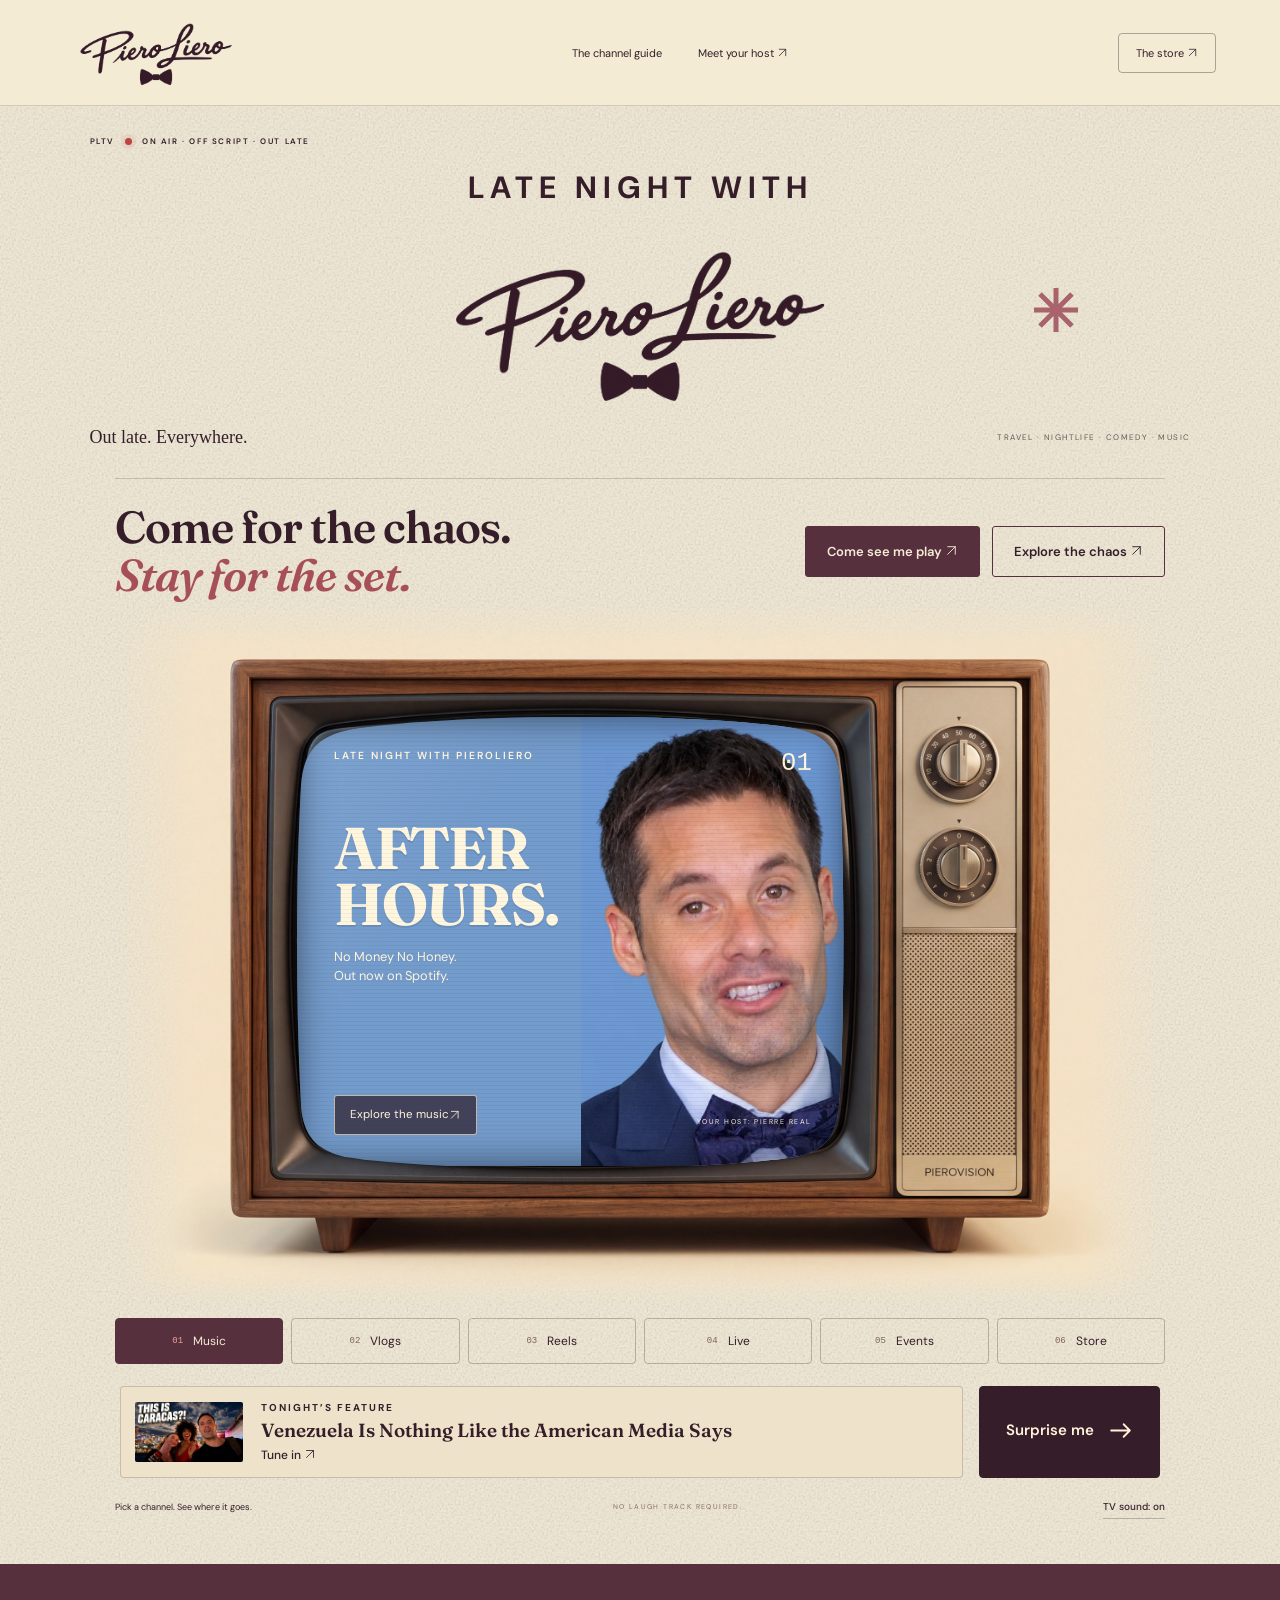
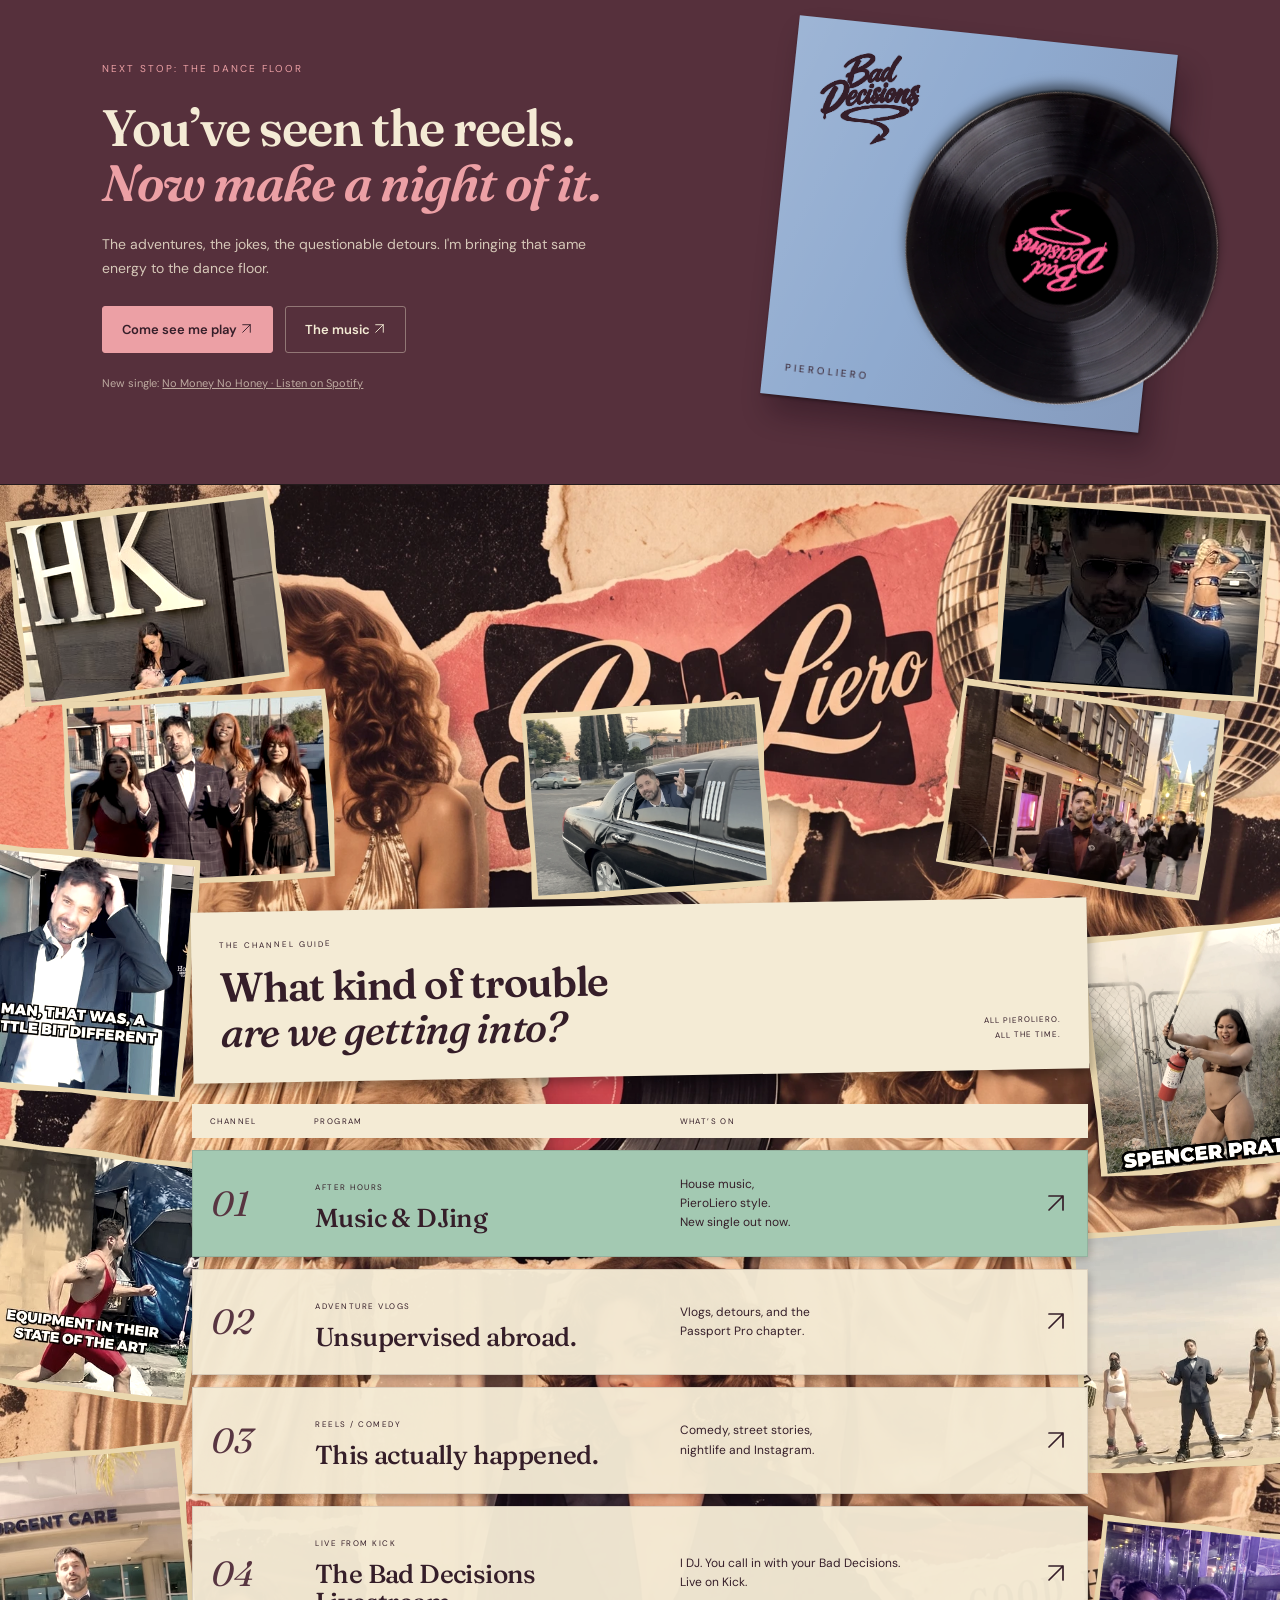
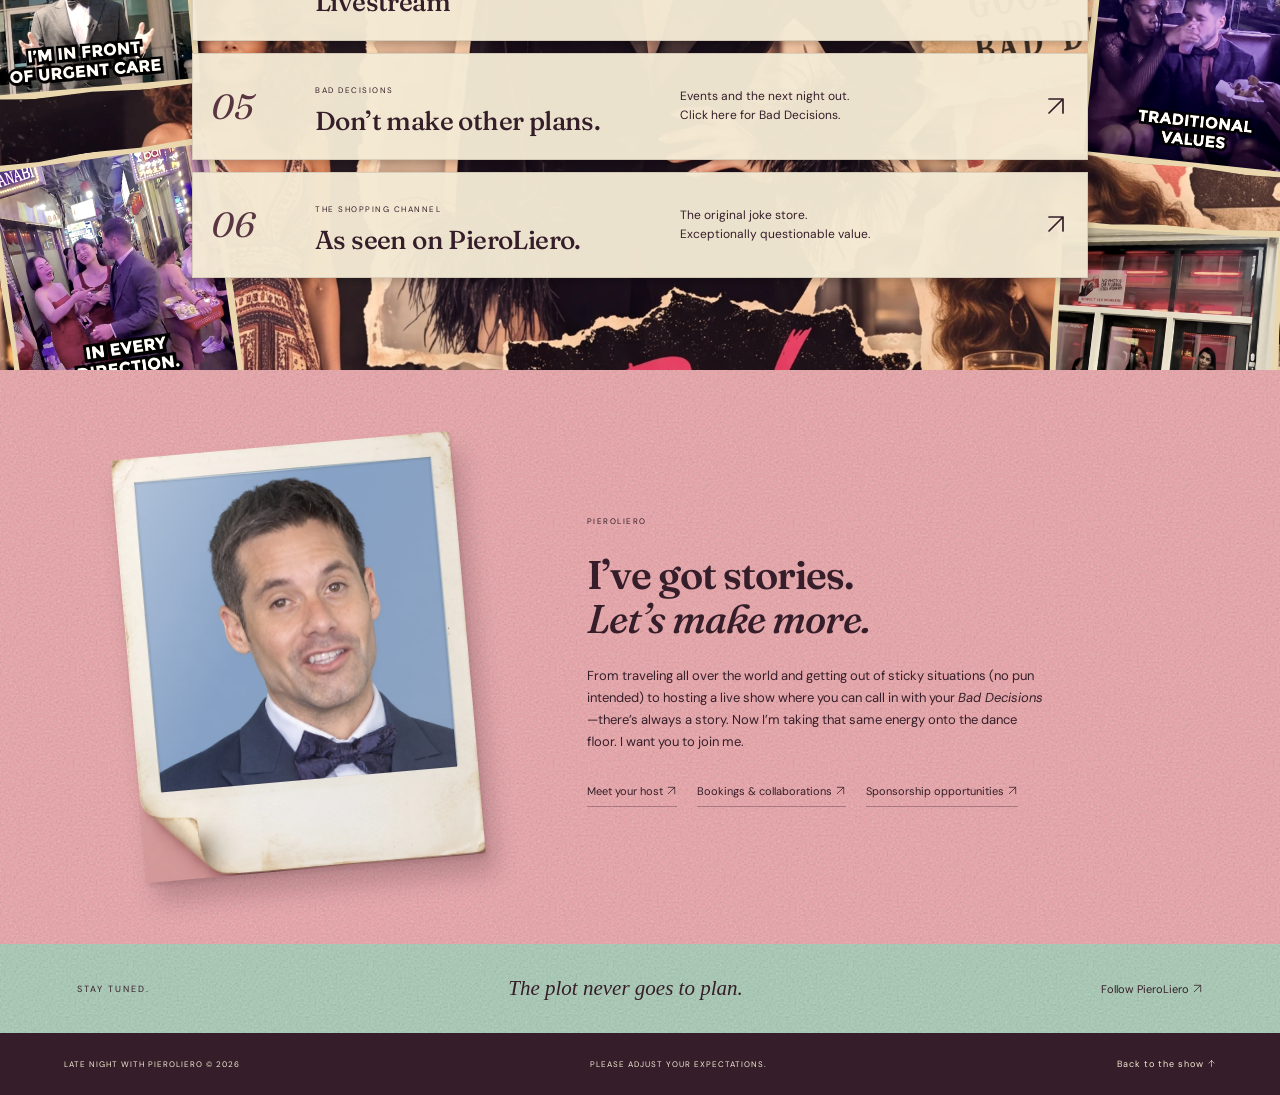
==== commit c6ac5e57: "Link the new single on Spotify" ====
--- a/index.html
+++ b/index.html
@@ -2,7 +2,7 @@
 <a class="skip" href="#channel-guide">Skip to the channel guide</a><header><a class="brand" href="#" aria-label="Late Night with PieroLiero home"><img src="assets/logo.png" alt="PieroLiero"></a><nav><a href="#channel-guide">The channel guide</a><button data-panel="about">Meet your host <svg class="ui-arrow" viewBox="0 0 24 24" aria-hidden="true" focusable="false"><path d="M5 19 19 5M5 5h14v14"/></svg></button></nav><a class="shop-nav" href="store.html">The store <svg class="ui-arrow" viewBox="0 0 24 24" aria-hidden="true" focusable="false"><path d="M5 19 19 5M5 5h14v14"/></svg></a></header>
 <svg width="0" height="0" aria-hidden="true" style="position:absolute"><defs><clipPath id="crt-shape" clipPathUnits="objectBoundingBox"><path d="M .11 .025 C .32 -.01 .74 -.01 .91 .025 C .97 .04 .985 .075 .99 .13 C 1 .32 1 .68 .99 .86 C .985 .93 .97 .965 .91 .98 C .72 1.015 .28 1.015 .09 .98 C .035 .965 .015 .93 .01 .87 C 0 .64 0 .36 .01 .15 C .015 .08 .035 .04 .11 .025 Z"/></clipPath><filter id="logo-ink" color-interpolation-filters="sRGB"><feColorMatrix type="matrix" values="0 0 0 0 .2078 0 0 0 0 .1176 0 0 0 0 .1608 1 1 1 0 0"/></filter><filter id="logo-pink" color-interpolation-filters="sRGB"><feColorMatrix type="matrix" values="0 0 0 0 .96 0 0 0 0 .18 0 0 0 0 .43 1 1 1 0 0"/></filter></defs></svg><main><section class="hero"><div class="show-heading"><span class="station-bug">PLTV <i></i> ON AIR · OFF SCRIPT · OUT LATE</span><h1 class="late-night-title" aria-label="Late Night with PieroLiero"><span class="late-night-kicker">LATE NIGHT WITH</span><img src="assets/logo.png" alt="PieroLiero"><span class="asterisk" aria-hidden="true"><svg viewBox="0 0 24 24" aria-hidden="true" focusable="false"><path d="M12 1v22M1 12h22M4 4l16 16M4 20 20 4"/></svg></span></h1><div class="headline-foot"><p>Out late. Everywhere.</p><span>TRAVEL · NIGHTLIFE · COMEDY · MUSIC</span></div></div>
 <div class="hero-invitation"><p>Come for the chaos.<br><em>Stay for the set.</em></p><div><button class="primary-invite" data-panel="events">Come see me play <svg class="ui-arrow" viewBox="0 0 24 24" aria-hidden="true" focusable="false"><path d="M5 19 19 5M5 5h14v14"/></svg></button><button class="secondary-invite" data-panel="research">Explore the chaos <svg class="ui-arrow" viewBox="0 0 24 24" aria-hidden="true" focusable="false"><path d="M5 19 19 5M5 5h14v14"/></svg></button></div></div><div class="tv-stage"><div class="tv photo-tv"><img class="cabinet-art" src="assets/tv-cabinet.webp" alt="A photographic 1970s walnut television with a curved glass screen, brass tuning knobs and speaker grille"><div class="screen-bezel"><div class="screen" id="screen" aria-label="PieroLiero TV channel preview"><div id="screen-content"></div><div class="scanlines" aria-hidden="true"></div><div class="static" aria-hidden="true"></div><div class="off-message">TAKING A COMMERCIAL BREAK.<br><span>Press power to tune back in.</span></div></div></div><div class="tv-controls"><div class="tv-name">PIEROVISION<small>COLOR TELEVISION</small></div><button class="dial" id="next-channel" aria-label="Switch to the next channel"><span></span></button><small class="dial-caption">CHANGE CHANNEL</small><div class="speaker" aria-hidden="true"></div><button class="power" id="power" aria-label="Turn television off" aria-pressed="true"><i></i> POWER</button></div></div><div class="tv-feet" aria-hidden="true"><span></span><span></span></div><div class="channel-switcher" role="group" aria-label="Television channels"><button data-channel="music" aria-pressed="true"><span>01</span>Music</button><button data-channel="travel" aria-pressed="false"><span>02</span>Vlogs</button><button data-channel="research" aria-pressed="false"><span>03</span>Reels</button><button data-channel="live" aria-pressed="false"><span>04</span>Live</button><button data-channel="events" aria-pressed="false"><span>05</span>Events</button><button data-channel="store" aria-pressed="false"><span>06</span>Store</button></div><div class="feature-strip"><button id="tonight-feature" class="feature-pick"><img id="feature-thumbnail" alt=""><span><small>TONIGHT’S FEATURE</small><strong id="feature-title"></strong><em>Tune in <svg class="ui-arrow" viewBox="0 0 24 24" aria-hidden="true" focusable="false"><path d="M5 19 19 5M5 5h14v14"/></svg></em></span></button><button id="surprise-me" class="surprise-pick">Surprise me <span aria-hidden="true"><svg class="ui-arrow" viewBox="0 0 24 24" aria-hidden="true" focusable="false"><path d="M3 12h18M15 6l6 6-6 6"/></svg></span></button></div><div class="tuning-note"><p>Pick a channel. See where it goes.</p><span>NO LAUGH TRACK REQUIRED.</span><button id="tuning-sound" aria-pressed="true" aria-label="Mute TV tuning sound">TV sound: on</button></div></div></section>
-<section class="dj-invitation" id="after-hours"><div class="dj-copy"><span class="dj-eyebrow">NEXT STOP: THE DANCE FLOOR</span><h2>You’ve seen the reels.<br><em>Now make a night of it.</em></h2><p>The adventures, the jokes, the questionable detours. I'm bringing that same energy to the dance floor.</p><div class="dj-actions"><button data-panel="events">Come see me play <svg class="ui-arrow" viewBox="0 0 24 24" aria-hidden="true" focusable="false"><path d="M5 19 19 5M5 5h14v14"/></svg></button><button data-panel="music">The music <svg class="ui-arrow" viewBox="0 0 24 24" aria-hidden="true" focusable="false"><path d="M5 19 19 5M5 5h14v14"/></svg></button></div><small>New music and show announcements coming soon.</small></div><div class="record-sleeve" aria-hidden="true"><span class="sleeve-label"><img src="assets/bad-decisions-logo.png" alt="Bad Decisions"></span><div class="large-record"><span class="record-label"><img src="assets/bad-decisions-logo.png" alt="Bad Decisions"></span></div><span class="sleeve-bottom">PIEROLIERO</span></div></section><section class="channel-guide collage-guide" id="channel-guide"><div class="reel-wallpaper" aria-hidden="true"></div><div class="guide-top"><p>THE CHANNEL GUIDE</p><h2>What kind of trouble<br><em>are we getting into?</em></h2><span>ALL PIEROLIERO.<br>ALL THE TIME.</span></div><div class="guide-table"><div class="guide-labels"><span>CHANNEL</span><span>PROGRAM</span><span>WHAT’S ON</span><span></span></div><button class="guide-row music-row" data-panel="music"><span class="channel-number">01</span><div><small>AFTER HOURS</small><h3>Music & DJing</h3></div><p>House music,<br>PieroLiero style.<br>Spotify coming soon.</p><b><svg class="ui-arrow" viewBox="0 0 24 24" aria-hidden="true" focusable="false"><path d="M5 19 19 5M5 5h14v14"/></svg></b></button><button class="guide-row" data-panel="travel"><span class="channel-number">02</span><div><small>ADVENTURE VLOGS</small><h3>Unsupervised abroad.</h3></div><p>Vlogs, detours, and the<br>Passport Pro chapter.</p><b><svg class="ui-arrow" viewBox="0 0 24 24" aria-hidden="true" focusable="false"><path d="M5 19 19 5M5 5h14v14"/></svg></b></button><button class="guide-row" data-panel="research"><span class="channel-number">03</span><div><small>REELS / COMEDY</small><h3>This actually happened.</h3></div><p>Comedy, street stories,<br>nightlife and Instagram.</p><b><svg class="ui-arrow" viewBox="0 0 24 24" aria-hidden="true" focusable="false"><path d="M5 19 19 5M5 5h14v14"/></svg></b></button><button class="guide-row" data-panel="live"><span class="channel-number">04</span><div><small>LIVE FROM KICK</small><h3>The Bad Decisions Livestream</h3></div><p>I DJ. You call in with your Bad Decisions.<br>Live on Kick.</p><b><svg class="ui-arrow" viewBox="0 0 24 24" aria-hidden="true" focusable="false"><path d="M5 19 19 5M5 5h14v14"/></svg></b></button><a class="guide-row" href="https://baddecisionslive.com"><span class="channel-number">05</span><div><small>BAD DECISIONS</small><h3>Don’t make other plans.</h3></div><p>Events and the next night out.<br>Click here for Bad Decisions.</p><b><svg class="ui-arrow" viewBox="0 0 24 24" aria-hidden="true" focusable="false"><path d="M5 19 19 5M5 5h14v14"/></svg></b></a><a class="guide-row" href="store.html"><span class="channel-number">06</span><div><small>THE SHOPPING CHANNEL</small><h3>As seen on PieroLiero.</h3></div><p>The original joke store.<br>Exceptionally questionable value.</p><b><svg class="ui-arrow" viewBox="0 0 24 24" aria-hidden="true" focusable="false"><path d="M5 19 19 5M5 5h14v14"/></svg></b></a></div></section>
+<section class="dj-invitation" id="after-hours"><div class="dj-copy"><span class="dj-eyebrow">NEXT STOP: THE DANCE FLOOR</span><h2>You’ve seen the reels.<br><em>Now make a night of it.</em></h2><p>The adventures, the jokes, the questionable detours. I'm bringing that same energy to the dance floor.</p><div class="dj-actions"><button data-panel="events">Come see me play <svg class="ui-arrow" viewBox="0 0 24 24" aria-hidden="true" focusable="false"><path d="M5 19 19 5M5 5h14v14"/></svg></button><button data-panel="music">The music <svg class="ui-arrow" viewBox="0 0 24 24" aria-hidden="true" focusable="false"><path d="M5 19 19 5M5 5h14v14"/></svg></button></div><small>New single: <a href="https://open.spotify.com/track/3Uf5KFyUecs6QLIR9cqz4W" target="_blank" rel="noopener noreferrer">No Money No Honey · Listen on Spotify</a></small></div><div class="record-sleeve" aria-hidden="true"><span class="sleeve-label"><img src="assets/bad-decisions-logo.png" alt="Bad Decisions"></span><div class="large-record"><span class="record-label"><img src="assets/bad-decisions-logo.png" alt="Bad Decisions"></span></div><span class="sleeve-bottom">PIEROLIERO</span></div></section><section class="channel-guide collage-guide" id="channel-guide"><div class="reel-wallpaper" aria-hidden="true"></div><div class="guide-top"><p>THE CHANNEL GUIDE</p><h2>What kind of trouble<br><em>are we getting into?</em></h2><span>ALL PIEROLIERO.<br>ALL THE TIME.</span></div><div class="guide-table"><div class="guide-labels"><span>CHANNEL</span><span>PROGRAM</span><span>WHAT’S ON</span><span></span></div><button class="guide-row music-row" data-panel="music"><span class="channel-number">01</span><div><small>AFTER HOURS</small><h3>Music & DJing</h3></div><p>House music,<br>PieroLiero style.<br>New single out now.</p><b><svg class="ui-arrow" viewBox="0 0 24 24" aria-hidden="true" focusable="false"><path d="M5 19 19 5M5 5h14v14"/></svg></b></button><button class="guide-row" data-panel="travel"><span class="channel-number">02</span><div><small>ADVENTURE VLOGS</small><h3>Unsupervised abroad.</h3></div><p>Vlogs, detours, and the<br>Passport Pro chapter.</p><b><svg class="ui-arrow" viewBox="0 0 24 24" aria-hidden="true" focusable="false"><path d="M5 19 19 5M5 5h14v14"/></svg></b></button><button class="guide-row" data-panel="research"><span class="channel-number">03</span><div><small>REELS / COMEDY</small><h3>This actually happened.</h3></div><p>Comedy, street stories,<br>nightlife and Instagram.</p><b><svg class="ui-arrow" viewBox="0 0 24 24" aria-hidden="true" focusable="false"><path d="M5 19 19 5M5 5h14v14"/></svg></b></button><button class="guide-row" data-panel="live"><span class="channel-number">04</span><div><small>LIVE FROM KICK</small><h3>The Bad Decisions Livestream</h3></div><p>I DJ. You call in with your Bad Decisions.<br>Live on Kick.</p><b><svg class="ui-arrow" viewBox="0 0 24 24" aria-hidden="true" focusable="false"><path d="M5 19 19 5M5 5h14v14"/></svg></b></button><a class="guide-row" href="https://baddecisionslive.com"><span class="channel-number">05</span><div><small>BAD DECISIONS</small><h3>Don’t make other plans.</h3></div><p>Events and the next night out.<br>Click here for Bad Decisions.</p><b><svg class="ui-arrow" viewBox="0 0 24 24" aria-hidden="true" focusable="false"><path d="M5 19 19 5M5 5h14v14"/></svg></b></a><a class="guide-row" href="store.html"><span class="channel-number">06</span><div><small>THE SHOPPING CHANNEL</small><h3>As seen on PieroLiero.</h3></div><p>The original joke store.<br>Exceptionally questionable value.</p><b><svg class="ui-arrow" viewBox="0 0 24 24" aria-hidden="true" focusable="false"><path d="M5 19 19 5M5 5h14v14"/></svg></b></a></div></section>
 <section class="host"><div class="host-photo"><img src="assets/professor.webp" alt="Pierre Real, PieroLiero"></div><div class="host-copy"><p>PIEROLIERO</p><h2>I’ve got stories.<br><em>Let’s make more.</em></h2><p>From traveling all over the world and getting out of sticky situations (no pun intended) to hosting a live show where you can call in with your <em>Bad Decisions</em>—there’s always a story. Now I’m taking that same energy onto the dance floor. I want you to join me.</p><button data-panel="about">Meet your host <svg class="ui-arrow" viewBox="0 0 24 24" aria-hidden="true" focusable="false"><path d="M5 19 19 5M5 5h14v14"/></svg></button><a class="booking-link" href="mailto:pieroliero@gmail.com">Bookings & collaborations <svg class="ui-arrow" viewBox="0 0 24 24" aria-hidden="true" focusable="false"><path d="M5 19 19 5M5 5h14v14"/></svg></a><a class="booking-link" href="mailto:pieroliero@gmail.com">Sponsorship opportunities <svg class="ui-arrow" viewBox="0 0 24 24" aria-hidden="true" focusable="false"><path d="M5 19 19 5M5 5h14v14"/></svg></a></div></section>
 <div class="signoff"><span>STAY TUNED.</span><p>The plot never goes to plan.</p><a href="https://www.instagram.com/pieroliero/" target="_blank" rel="noopener">Follow PieroLiero <svg class="ui-arrow" viewBox="0 0 24 24" aria-hidden="true" focusable="false"><path d="M5 19 19 5M5 5h14v14"/></svg></a></div></main><footer><span>LATE NIGHT WITH PIEROLIERO © <span id="year"></span></span><span>PLEASE ADJUST YOUR EXPECTATIONS.</span><a href="#">Back to the show <svg class="ui-arrow" viewBox="0 0 24 24" aria-hidden="true" focusable="false"><path d="M12 20V4M5 11l7-7 7 7"/></svg></a></footer>
-<dialog id="drawer" aria-labelledby="panel-title"><div class="dialog-top"><span>LATE NIGHT WITH PIEROLIERO / THE CHANNEL GUIDE</span><button class="close" aria-label="Close panel">×</button></div><div id="panel-content"></div></dialog><script src="vlogs.js"></script><script src="instagram-grid.js"></script><script src="panels.js?v=contact-email-20261104"></script><script src="show.js?v=hotline-sponsors-15"></script></body></html>
+<dialog id="drawer" aria-labelledby="panel-title"><div class="dialog-top"><span>LATE NIGHT WITH PIEROLIERO / THE CHANNEL GUIDE</span><button class="close" aria-label="Close panel">×</button></div><div id="panel-content"></div></dialog><script src="vlogs.js"></script><script src="instagram-grid.js"></script><script src="panels.js?v=no-money-no-honey-1"></script><script src="show.js?v=no-money-no-honey-1"></script></body></html>
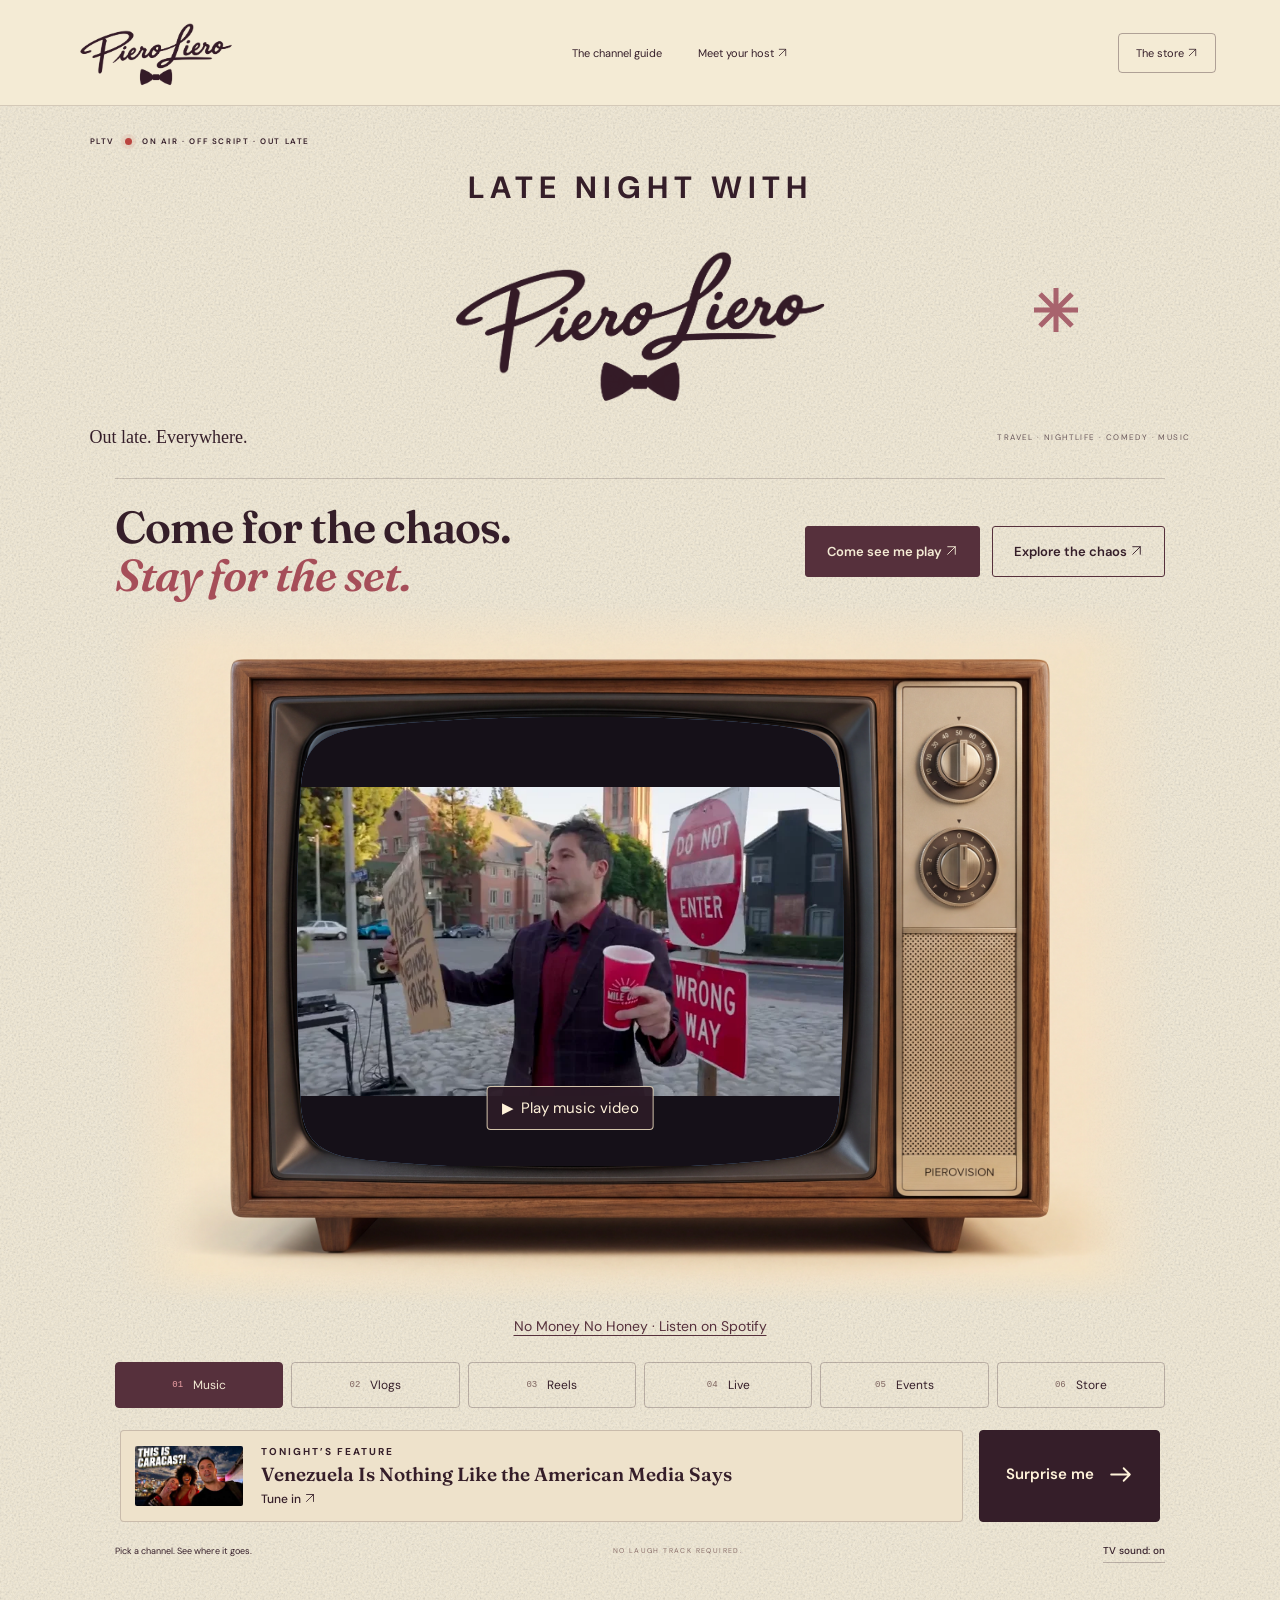
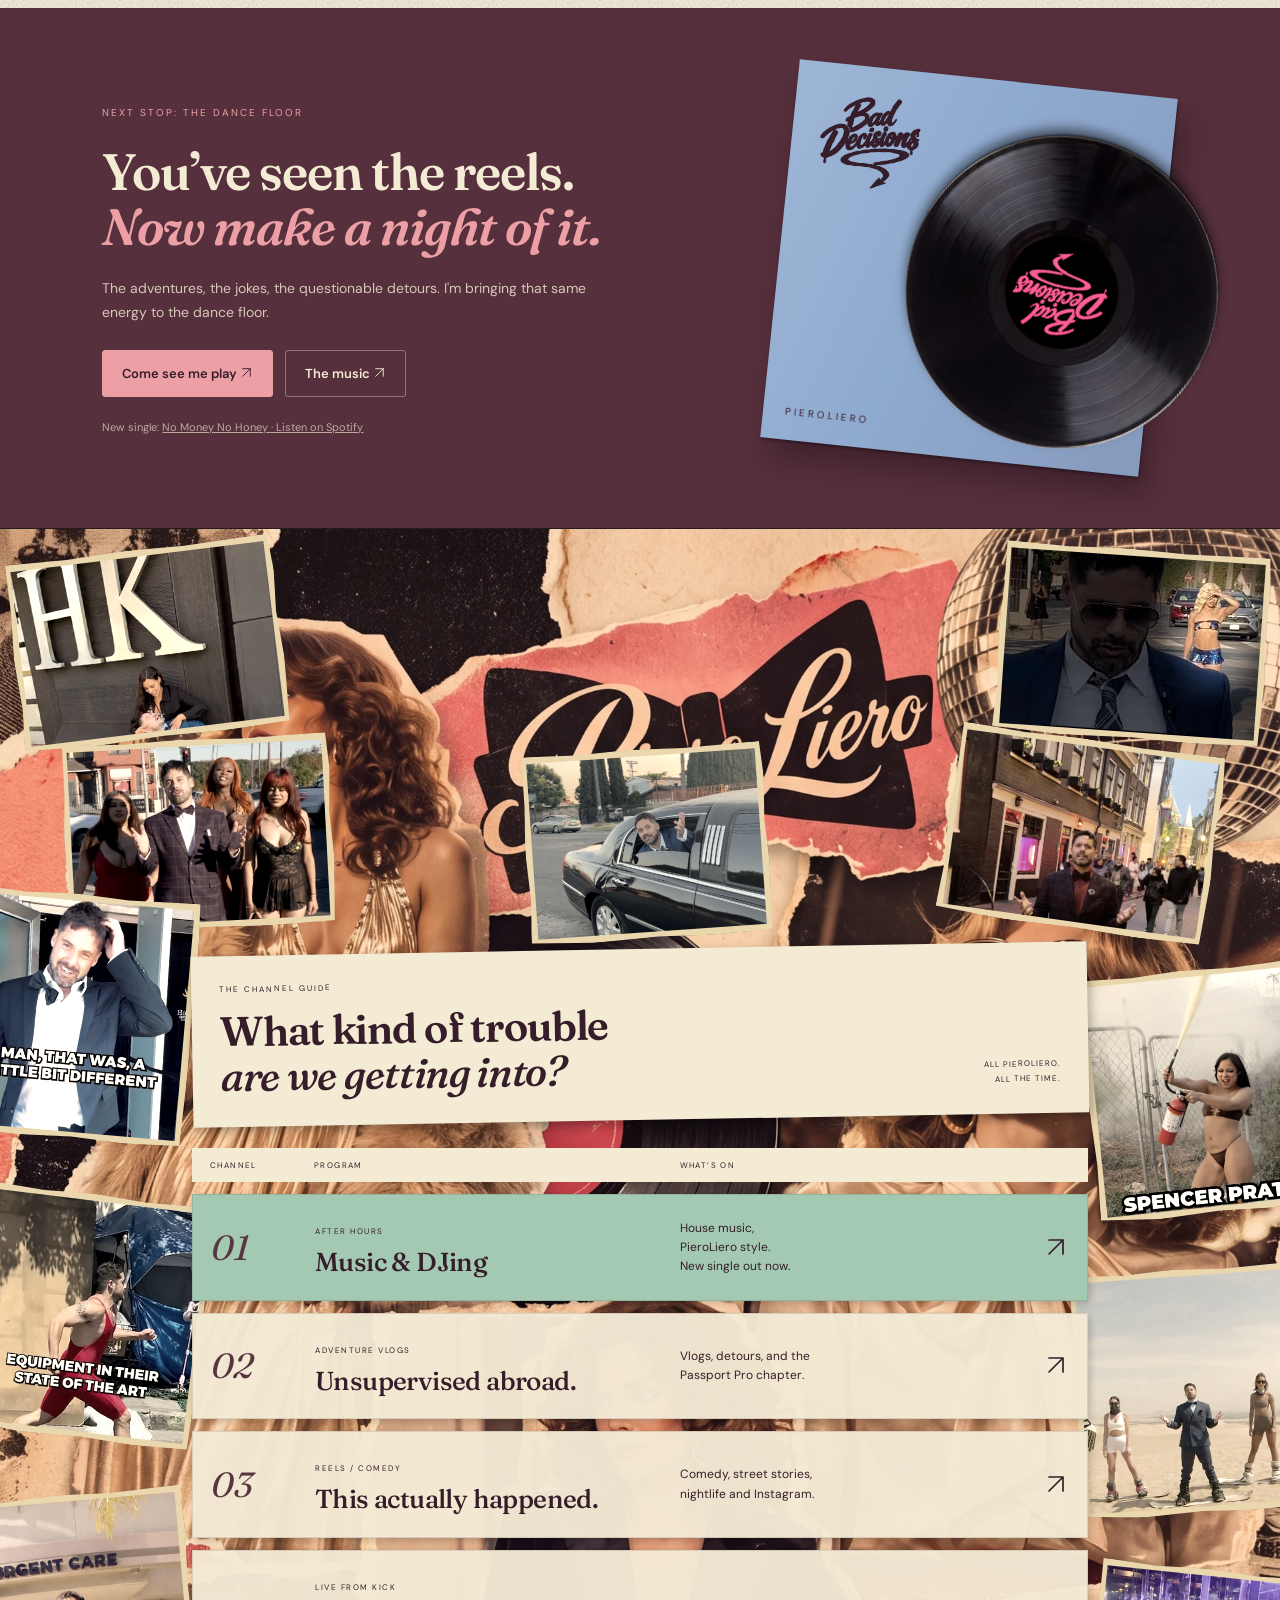
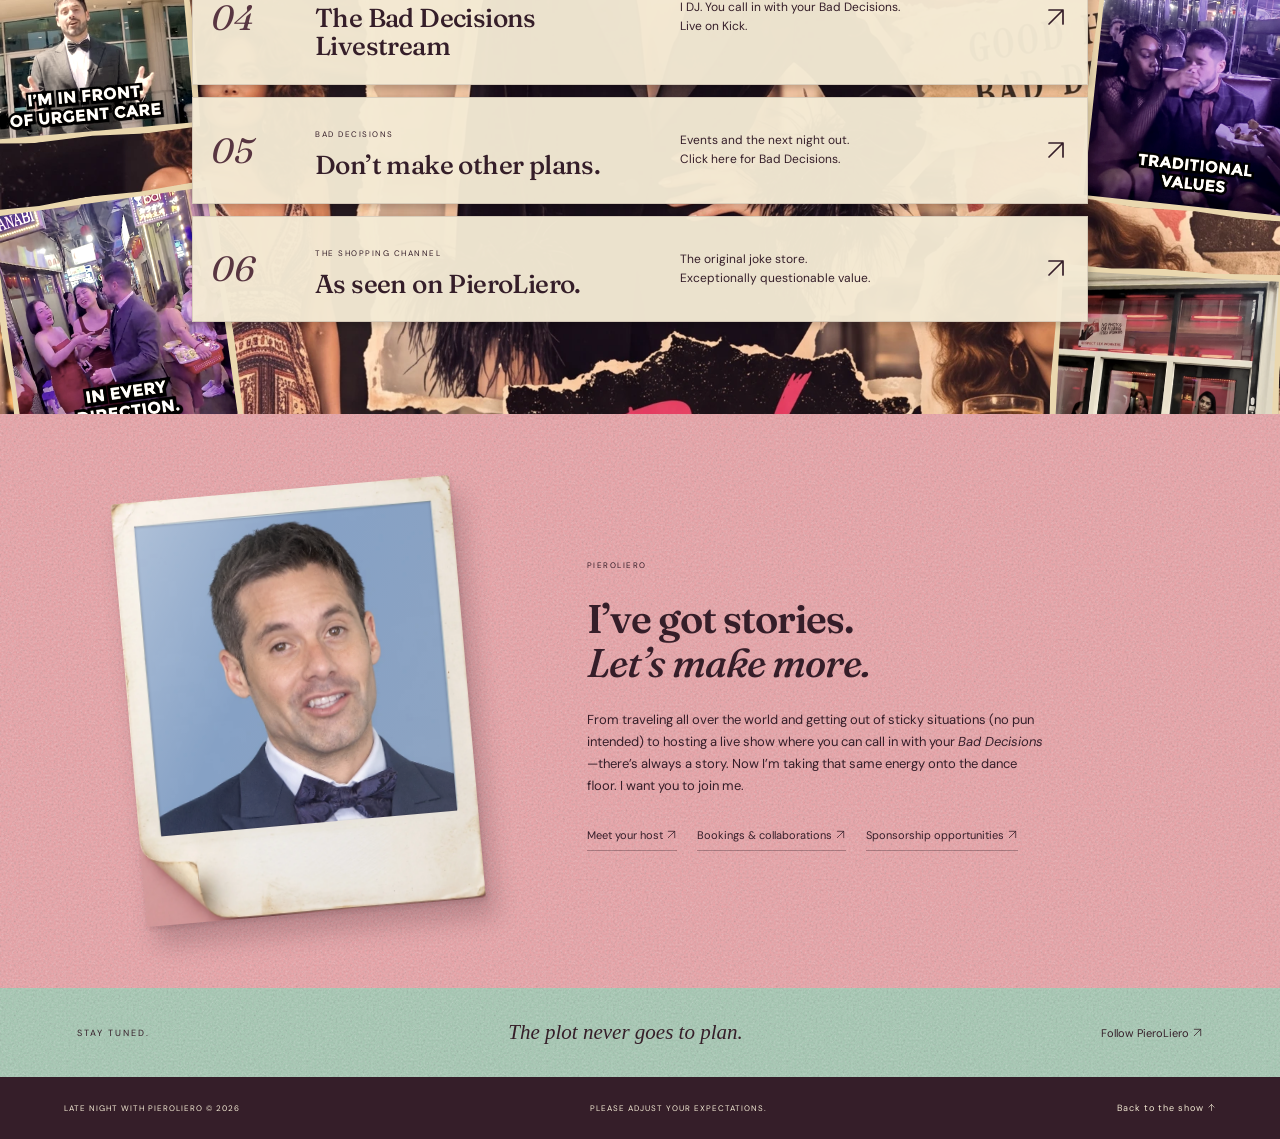
==== commit 37ae1cde: "Feature the No Money No Honey video on the homepage TV" ====
--- a/index.html
+++ b/index.html
@@ -1,8 +1,8 @@
-<!doctype html><html lang="en"><head><meta charset="utf-8"><meta name="viewport" content="width=device-width,initial-scale=1"><meta name="theme-color" content="#351e29"><meta name="description" content="Out late. Everywhere. Adventure vlogs, wacky reels, livestreams and PieroLiero behind the decks."><title>Late Night with PieroLiero — Stay tuned</title><link rel="stylesheet" href="show.css?v=hotline-sponsors-15"></head><body>
+<!doctype html><html lang="en"><head><meta charset="utf-8"><meta name="viewport" content="width=device-width,initial-scale=1"><meta name="theme-color" content="#351e29"><meta name="description" content="Out late. Everywhere. Adventure vlogs, wacky reels, livestreams and PieroLiero behind the decks."><title>Late Night with PieroLiero — Stay tuned</title><link rel="stylesheet" href="show.css?v=story-cut-v2-1"></head><body>
 <a class="skip" href="#channel-guide">Skip to the channel guide</a><header><a class="brand" href="#" aria-label="Late Night with PieroLiero home"><img src="assets/logo.png" alt="PieroLiero"></a><nav><a href="#channel-guide">The channel guide</a><button data-panel="about">Meet your host <svg class="ui-arrow" viewBox="0 0 24 24" aria-hidden="true" focusable="false"><path d="M5 19 19 5M5 5h14v14"/></svg></button></nav><a class="shop-nav" href="store.html">The store <svg class="ui-arrow" viewBox="0 0 24 24" aria-hidden="true" focusable="false"><path d="M5 19 19 5M5 5h14v14"/></svg></a></header>
 <svg width="0" height="0" aria-hidden="true" style="position:absolute"><defs><clipPath id="crt-shape" clipPathUnits="objectBoundingBox"><path d="M .11 .025 C .32 -.01 .74 -.01 .91 .025 C .97 .04 .985 .075 .99 .13 C 1 .32 1 .68 .99 .86 C .985 .93 .97 .965 .91 .98 C .72 1.015 .28 1.015 .09 .98 C .035 .965 .015 .93 .01 .87 C 0 .64 0 .36 .01 .15 C .015 .08 .035 .04 .11 .025 Z"/></clipPath><filter id="logo-ink" color-interpolation-filters="sRGB"><feColorMatrix type="matrix" values="0 0 0 0 .2078 0 0 0 0 .1176 0 0 0 0 .1608 1 1 1 0 0"/></filter><filter id="logo-pink" color-interpolation-filters="sRGB"><feColorMatrix type="matrix" values="0 0 0 0 .96 0 0 0 0 .18 0 0 0 0 .43 1 1 1 0 0"/></filter></defs></svg><main><section class="hero"><div class="show-heading"><span class="station-bug">PLTV <i></i> ON AIR · OFF SCRIPT · OUT LATE</span><h1 class="late-night-title" aria-label="Late Night with PieroLiero"><span class="late-night-kicker">LATE NIGHT WITH</span><img src="assets/logo.png" alt="PieroLiero"><span class="asterisk" aria-hidden="true"><svg viewBox="0 0 24 24" aria-hidden="true" focusable="false"><path d="M12 1v22M1 12h22M4 4l16 16M4 20 20 4"/></svg></span></h1><div class="headline-foot"><p>Out late. Everywhere.</p><span>TRAVEL · NIGHTLIFE · COMEDY · MUSIC</span></div></div>
-<div class="hero-invitation"><p>Come for the chaos.<br><em>Stay for the set.</em></p><div><button class="primary-invite" data-panel="events">Come see me play <svg class="ui-arrow" viewBox="0 0 24 24" aria-hidden="true" focusable="false"><path d="M5 19 19 5M5 5h14v14"/></svg></button><button class="secondary-invite" data-panel="research">Explore the chaos <svg class="ui-arrow" viewBox="0 0 24 24" aria-hidden="true" focusable="false"><path d="M5 19 19 5M5 5h14v14"/></svg></button></div></div><div class="tv-stage"><div class="tv photo-tv"><img class="cabinet-art" src="assets/tv-cabinet.webp" alt="A photographic 1970s walnut television with a curved glass screen, brass tuning knobs and speaker grille"><div class="screen-bezel"><div class="screen" id="screen" aria-label="PieroLiero TV channel preview"><div id="screen-content"></div><div class="scanlines" aria-hidden="true"></div><div class="static" aria-hidden="true"></div><div class="off-message">TAKING A COMMERCIAL BREAK.<br><span>Press power to tune back in.</span></div></div></div><div class="tv-controls"><div class="tv-name">PIEROVISION<small>COLOR TELEVISION</small></div><button class="dial" id="next-channel" aria-label="Switch to the next channel"><span></span></button><small class="dial-caption">CHANGE CHANNEL</small><div class="speaker" aria-hidden="true"></div><button class="power" id="power" aria-label="Turn television off" aria-pressed="true"><i></i> POWER</button></div></div><div class="tv-feet" aria-hidden="true"><span></span><span></span></div><div class="channel-switcher" role="group" aria-label="Television channels"><button data-channel="music" aria-pressed="true"><span>01</span>Music</button><button data-channel="travel" aria-pressed="false"><span>02</span>Vlogs</button><button data-channel="research" aria-pressed="false"><span>03</span>Reels</button><button data-channel="live" aria-pressed="false"><span>04</span>Live</button><button data-channel="events" aria-pressed="false"><span>05</span>Events</button><button data-channel="store" aria-pressed="false"><span>06</span>Store</button></div><div class="feature-strip"><button id="tonight-feature" class="feature-pick"><img id="feature-thumbnail" alt=""><span><small>TONIGHT’S FEATURE</small><strong id="feature-title"></strong><em>Tune in <svg class="ui-arrow" viewBox="0 0 24 24" aria-hidden="true" focusable="false"><path d="M5 19 19 5M5 5h14v14"/></svg></em></span></button><button id="surprise-me" class="surprise-pick">Surprise me <span aria-hidden="true"><svg class="ui-arrow" viewBox="0 0 24 24" aria-hidden="true" focusable="false"><path d="M3 12h18M15 6l6 6-6 6"/></svg></span></button></div><div class="tuning-note"><p>Pick a channel. See where it goes.</p><span>NO LAUGH TRACK REQUIRED.</span><button id="tuning-sound" aria-pressed="true" aria-label="Mute TV tuning sound">TV sound: on</button></div></div></section>
+<div class="hero-invitation"><p>Come for the chaos.<br><em>Stay for the set.</em></p><div><button class="primary-invite" data-panel="events">Come see me play <svg class="ui-arrow" viewBox="0 0 24 24" aria-hidden="true" focusable="false"><path d="M5 19 19 5M5 5h14v14"/></svg></button><button class="secondary-invite" data-panel="research">Explore the chaos <svg class="ui-arrow" viewBox="0 0 24 24" aria-hidden="true" focusable="false"><path d="M5 19 19 5M5 5h14v14"/></svg></button></div></div><div class="tv-stage"><div class="tv photo-tv"><img class="cabinet-art" src="assets/tv-cabinet.webp" alt="A photographic 1970s walnut television with a curved glass screen, brass tuning knobs and speaker grille"><div class="screen-bezel"><div class="screen" id="screen" aria-label="PieroLiero TV channel preview"><div id="screen-content"></div><div class="scanlines" aria-hidden="true"></div><div class="static" aria-hidden="true"></div><div class="off-message">TAKING A COMMERCIAL BREAK.<br><span>Press power to tune back in.</span></div></div></div><div class="tv-controls"><div class="tv-name">PIEROVISION<small>COLOR TELEVISION</small></div><button class="dial" id="next-channel" aria-label="Switch to the next channel"><span></span></button><small class="dial-caption">CHANGE CHANNEL</small><div class="speaker" aria-hidden="true"></div><button class="power" id="power" aria-label="Turn television off" aria-pressed="true"><i></i> POWER</button></div></div><div class="tv-feet" aria-hidden="true"><span></span><span></span></div><div class="tv-track"><a href="https://open.spotify.com/track/3Uf5KFyUecs6QLIR9cqz4W" target="_blank" rel="noopener noreferrer">No Money No Honey · Listen on Spotify</a></div><div class="channel-switcher" role="group" aria-label="Television channels"><button data-channel="music" aria-pressed="true"><span>01</span>Music</button><button data-channel="travel" aria-pressed="false"><span>02</span>Vlogs</button><button data-channel="research" aria-pressed="false"><span>03</span>Reels</button><button data-channel="live" aria-pressed="false"><span>04</span>Live</button><button data-channel="events" aria-pressed="false"><span>05</span>Events</button><button data-channel="store" aria-pressed="false"><span>06</span>Store</button></div><div class="feature-strip"><button id="tonight-feature" class="feature-pick"><img id="feature-thumbnail" alt=""><span><small>TONIGHT’S FEATURE</small><strong id="feature-title"></strong><em>Tune in <svg class="ui-arrow" viewBox="0 0 24 24" aria-hidden="true" focusable="false"><path d="M5 19 19 5M5 5h14v14"/></svg></em></span></button><button id="surprise-me" class="surprise-pick">Surprise me <span aria-hidden="true"><svg class="ui-arrow" viewBox="0 0 24 24" aria-hidden="true" focusable="false"><path d="M3 12h18M15 6l6 6-6 6"/></svg></span></button></div><div class="tuning-note"><p>Pick a channel. See where it goes.</p><span>NO LAUGH TRACK REQUIRED.</span><button id="tuning-sound" aria-pressed="true" aria-label="Mute TV tuning sound">TV sound: on</button></div></div></section>
 <section class="dj-invitation" id="after-hours"><div class="dj-copy"><span class="dj-eyebrow">NEXT STOP: THE DANCE FLOOR</span><h2>You’ve seen the reels.<br><em>Now make a night of it.</em></h2><p>The adventures, the jokes, the questionable detours. I'm bringing that same energy to the dance floor.</p><div class="dj-actions"><button data-panel="events">Come see me play <svg class="ui-arrow" viewBox="0 0 24 24" aria-hidden="true" focusable="false"><path d="M5 19 19 5M5 5h14v14"/></svg></button><button data-panel="music">The music <svg class="ui-arrow" viewBox="0 0 24 24" aria-hidden="true" focusable="false"><path d="M5 19 19 5M5 5h14v14"/></svg></button></div><small>New single: <a href="https://open.spotify.com/track/3Uf5KFyUecs6QLIR9cqz4W" target="_blank" rel="noopener noreferrer">No Money No Honey · Listen on Spotify</a></small></div><div class="record-sleeve" aria-hidden="true"><span class="sleeve-label"><img src="assets/bad-decisions-logo.png" alt="Bad Decisions"></span><div class="large-record"><span class="record-label"><img src="assets/bad-decisions-logo.png" alt="Bad Decisions"></span></div><span class="sleeve-bottom">PIEROLIERO</span></div></section><section class="channel-guide collage-guide" id="channel-guide"><div class="reel-wallpaper" aria-hidden="true"></div><div class="guide-top"><p>THE CHANNEL GUIDE</p><h2>What kind of trouble<br><em>are we getting into?</em></h2><span>ALL PIEROLIERO.<br>ALL THE TIME.</span></div><div class="guide-table"><div class="guide-labels"><span>CHANNEL</span><span>PROGRAM</span><span>WHAT’S ON</span><span></span></div><button class="guide-row music-row" data-panel="music"><span class="channel-number">01</span><div><small>AFTER HOURS</small><h3>Music & DJing</h3></div><p>House music,<br>PieroLiero style.<br>New single out now.</p><b><svg class="ui-arrow" viewBox="0 0 24 24" aria-hidden="true" focusable="false"><path d="M5 19 19 5M5 5h14v14"/></svg></b></button><button class="guide-row" data-panel="travel"><span class="channel-number">02</span><div><small>ADVENTURE VLOGS</small><h3>Unsupervised abroad.</h3></div><p>Vlogs, detours, and the<br>Passport Pro chapter.</p><b><svg class="ui-arrow" viewBox="0 0 24 24" aria-hidden="true" focusable="false"><path d="M5 19 19 5M5 5h14v14"/></svg></b></button><button class="guide-row" data-panel="research"><span class="channel-number">03</span><div><small>REELS / COMEDY</small><h3>This actually happened.</h3></div><p>Comedy, street stories,<br>nightlife and Instagram.</p><b><svg class="ui-arrow" viewBox="0 0 24 24" aria-hidden="true" focusable="false"><path d="M5 19 19 5M5 5h14v14"/></svg></b></button><button class="guide-row" data-panel="live"><span class="channel-number">04</span><div><small>LIVE FROM KICK</small><h3>The Bad Decisions Livestream</h3></div><p>I DJ. You call in with your Bad Decisions.<br>Live on Kick.</p><b><svg class="ui-arrow" viewBox="0 0 24 24" aria-hidden="true" focusable="false"><path d="M5 19 19 5M5 5h14v14"/></svg></b></button><a class="guide-row" href="https://baddecisionslive.com"><span class="channel-number">05</span><div><small>BAD DECISIONS</small><h3>Don’t make other plans.</h3></div><p>Events and the next night out.<br>Click here for Bad Decisions.</p><b><svg class="ui-arrow" viewBox="0 0 24 24" aria-hidden="true" focusable="false"><path d="M5 19 19 5M5 5h14v14"/></svg></b></a><a class="guide-row" href="store.html"><span class="channel-number">06</span><div><small>THE SHOPPING CHANNEL</small><h3>As seen on PieroLiero.</h3></div><p>The original joke store.<br>Exceptionally questionable value.</p><b><svg class="ui-arrow" viewBox="0 0 24 24" aria-hidden="true" focusable="false"><path d="M5 19 19 5M5 5h14v14"/></svg></b></a></div></section>
 <section class="host"><div class="host-photo"><img src="assets/professor.webp" alt="Pierre Real, PieroLiero"></div><div class="host-copy"><p>PIEROLIERO</p><h2>I’ve got stories.<br><em>Let’s make more.</em></h2><p>From traveling all over the world and getting out of sticky situations (no pun intended) to hosting a live show where you can call in with your <em>Bad Decisions</em>—there’s always a story. Now I’m taking that same energy onto the dance floor. I want you to join me.</p><button data-panel="about">Meet your host <svg class="ui-arrow" viewBox="0 0 24 24" aria-hidden="true" focusable="false"><path d="M5 19 19 5M5 5h14v14"/></svg></button><a class="booking-link" href="mailto:pieroliero@gmail.com">Bookings & collaborations <svg class="ui-arrow" viewBox="0 0 24 24" aria-hidden="true" focusable="false"><path d="M5 19 19 5M5 5h14v14"/></svg></a><a class="booking-link" href="mailto:pieroliero@gmail.com">Sponsorship opportunities <svg class="ui-arrow" viewBox="0 0 24 24" aria-hidden="true" focusable="false"><path d="M5 19 19 5M5 5h14v14"/></svg></a></div></section>
 <div class="signoff"><span>STAY TUNED.</span><p>The plot never goes to plan.</p><a href="https://www.instagram.com/pieroliero/" target="_blank" rel="noopener">Follow PieroLiero <svg class="ui-arrow" viewBox="0 0 24 24" aria-hidden="true" focusable="false"><path d="M5 19 19 5M5 5h14v14"/></svg></a></div></main><footer><span>LATE NIGHT WITH PIEROLIERO © <span id="year"></span></span><span>PLEASE ADJUST YOUR EXPECTATIONS.</span><a href="#">Back to the show <svg class="ui-arrow" viewBox="0 0 24 24" aria-hidden="true" focusable="false"><path d="M12 20V4M5 11l7-7 7 7"/></svg></a></footer>
-<dialog id="drawer" aria-labelledby="panel-title"><div class="dialog-top"><span>LATE NIGHT WITH PIEROLIERO / THE CHANNEL GUIDE</span><button class="close" aria-label="Close panel">×</button></div><div id="panel-content"></div></dialog><script src="vlogs.js"></script><script src="instagram-grid.js"></script><script src="panels.js?v=no-money-no-honey-1"></script><script src="show.js?v=no-money-no-honey-1"></script></body></html>
+<dialog id="drawer" aria-labelledby="panel-title"><div class="dialog-top"><span>LATE NIGHT WITH PIEROLIERO / THE CHANNEL GUIDE</span><button class="close" aria-label="Close panel">×</button></div><div id="panel-content"></div></dialog><script src="vlogs.js"></script><script src="instagram-grid.js"></script><script src="panels.js?v=no-money-no-honey-1"></script><script src="show.js?v=story-cut-v2-1"></script></body></html>
--- a/show.css
+++ b/show.css
@@ -151,3 +151,17 @@
 #panel-content .hotline-card h3{font:500 clamp(27px,4vw,40px)/1.15 Fraunces,Georgia,serif;margin:0 0 20px}
 .hotline-number{display:inline-block;padding:12px 18px;background:var(--ink);color:var(--cream);font-size:clamp(17px,2.5vw,23px)}
 .hotline-card small{display:block;font-size:12px;line-height:1.6;opacity:.75}
+
+/* Feature the release in the CRT without changing the cabinet or channel controls. */
+.tv-video-wrap{position:absolute;inset:0;display:grid;place-items:center;background:#151018}
+.tv-video-wrap video{width:100%;height:100%;object-fit:contain;display:block}
+.tv-video-play{position:absolute;bottom:clamp(10px,10%,36px);left:50%;transform:translateX(-50%);display:inline-flex;gap:.45em;align-items:center;min-height:44px;white-space:nowrap;padding:0 14px;border:1px solid #fff0ceca;border-radius:4px;background:#2c1b27ef;color:#fff2da;font-size:clamp(10px,1.5vw,15px);z-index:4}
+.tv-video-play[hidden],.tv-video-status[hidden]{display:none}
+.tv-video-play:hover{background:#351e29;color:white}
+.tv-video-play:focus-visible,.tv-track a:focus-visible{outline:2px solid #e64874;outline-offset:3px}
+.tv-video-status{position:absolute;z-index:4;top:8%;left:9%;right:9%;margin:0;padding:4px 6px;background:#2c1b27f2;color:white;font-size:clamp(10px,1.4vw,14px);text-align:center;pointer-events:none}
+.music-broadcast:has(.tv-video-wrap) .ident,.music-broadcast:has(.tv-video-wrap) .channel-id{display:none}
+.music-broadcast .tv-video-wrap{z-index:3}
+.screen:has(.tv-video-wrap) .scanlines,.screen:has(.tv-video-wrap):after{opacity:0}
+.tv-track{text-align:center;margin:0 auto 10px}
+.tv-track a{display:inline-flex;align-items:center;min-height:44px;color:var(--wine);font-size:14px;text-underline-offset:4px}
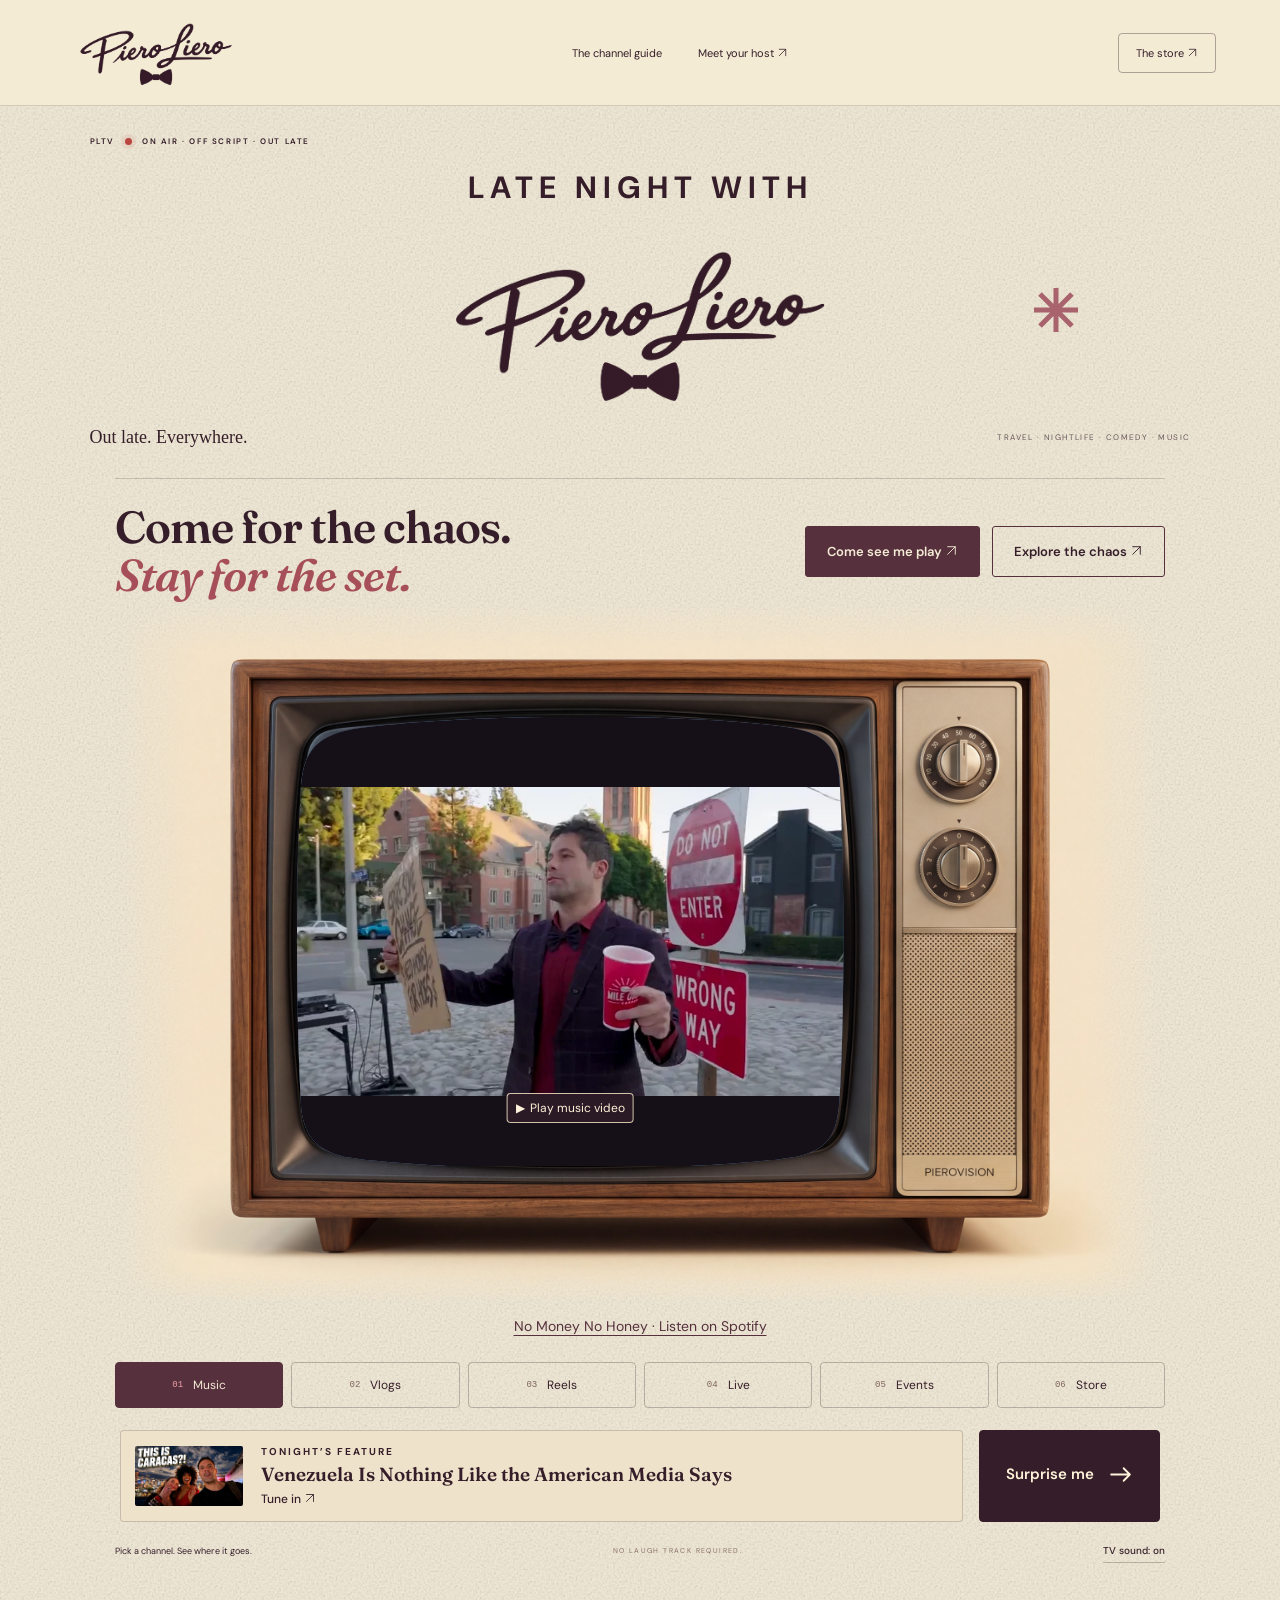
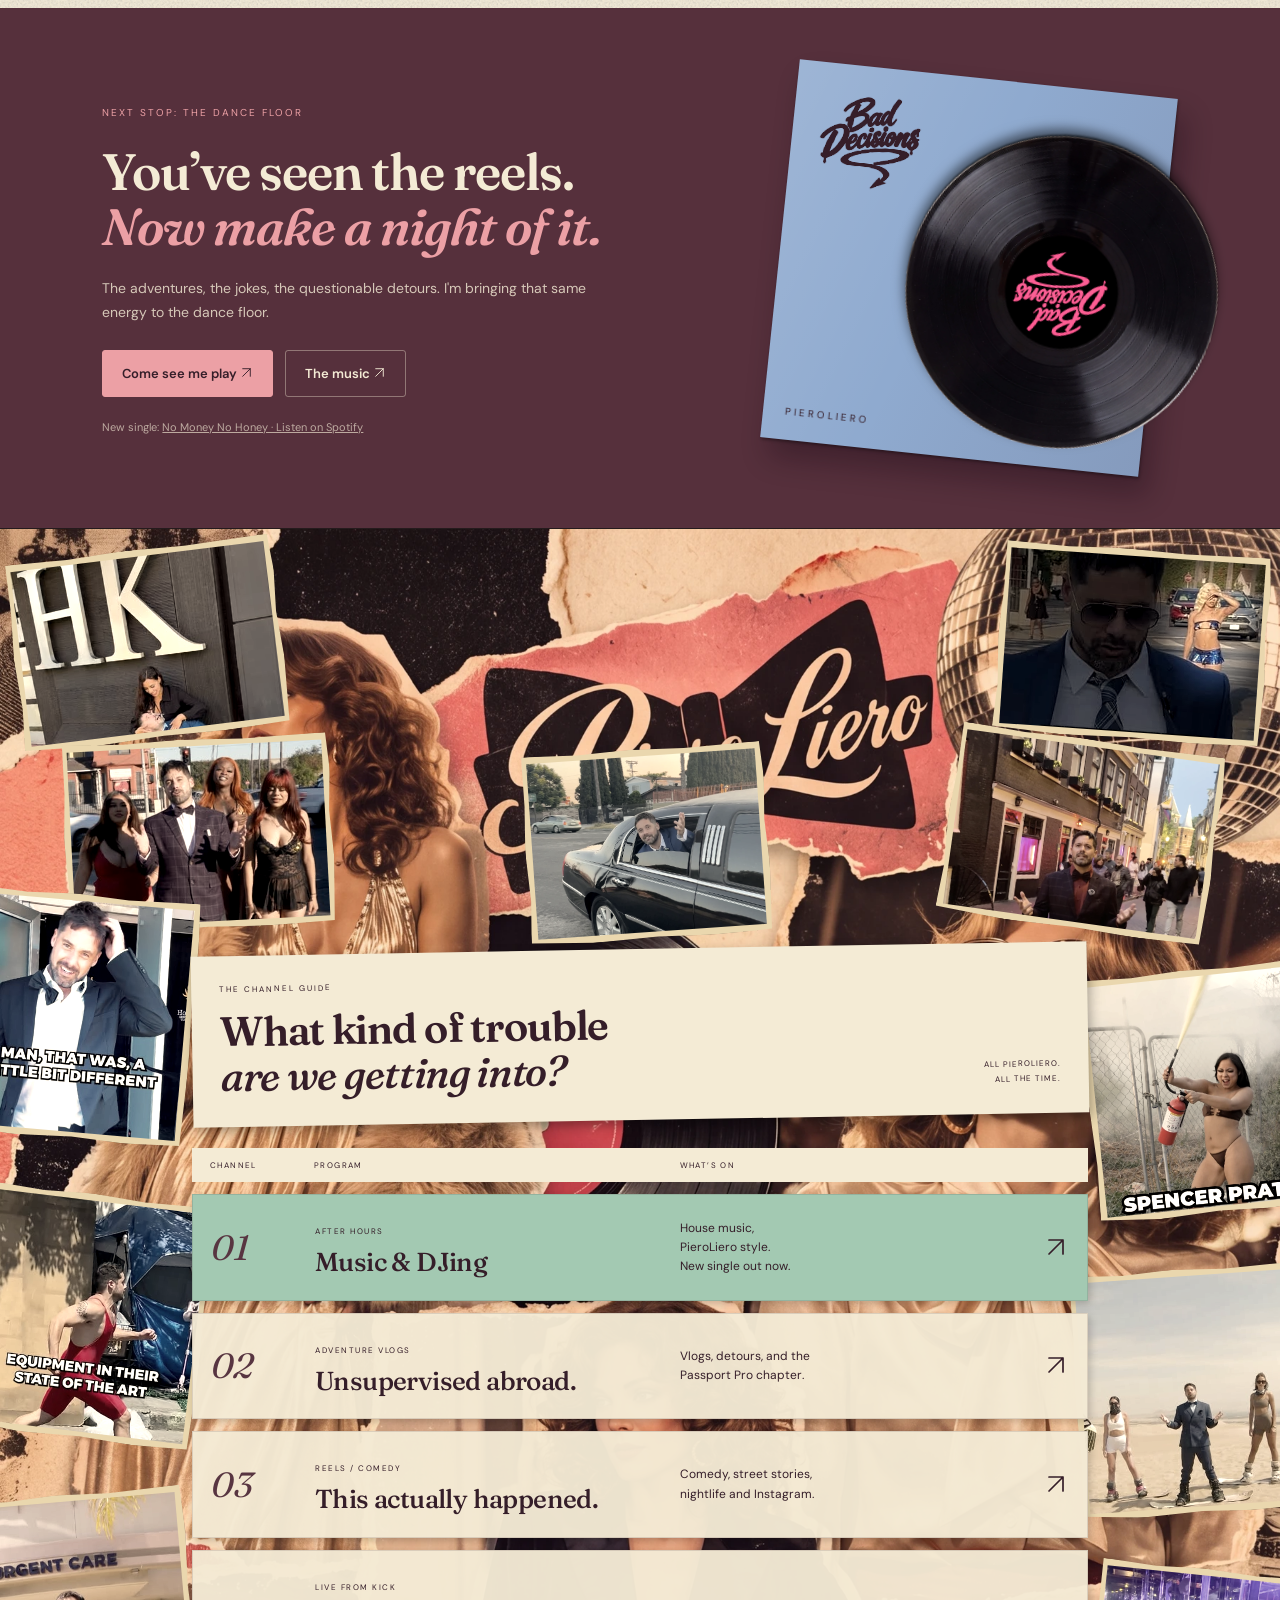
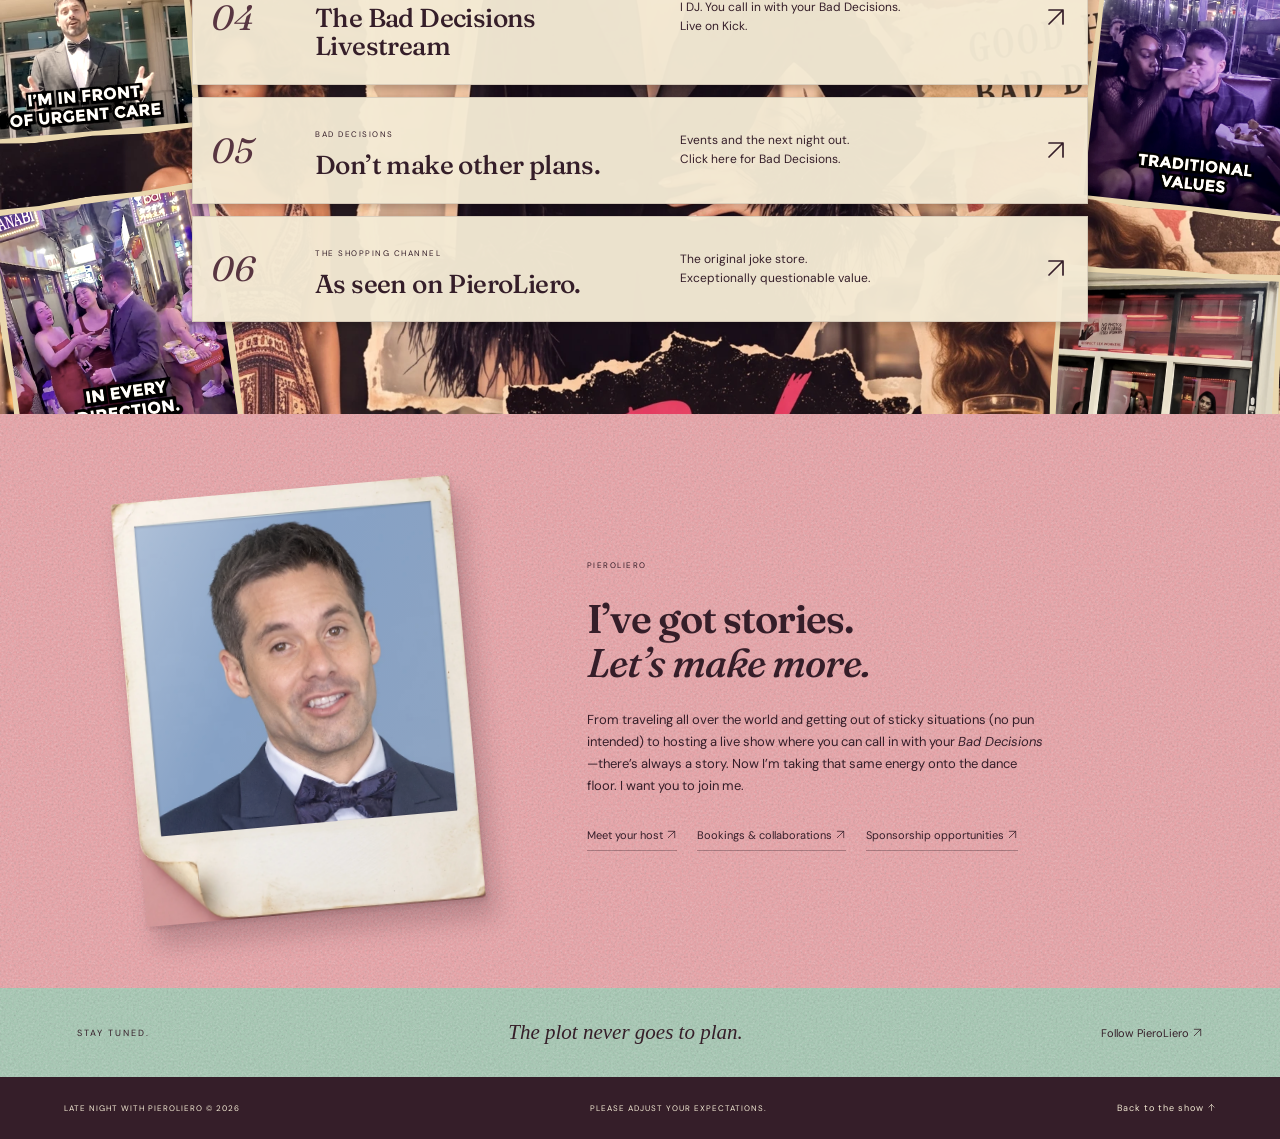
==== commit d108d918: "Make the homepage TV play badge more compact" ====
--- a/index.html
+++ b/index.html
@@ -1,4 +1,4 @@
-<!doctype html><html lang="en"><head><meta charset="utf-8"><meta name="viewport" content="width=device-width,initial-scale=1"><meta name="theme-color" content="#351e29"><meta name="description" content="Out late. Everywhere. Adventure vlogs, wacky reels, livestreams and PieroLiero behind the decks."><title>Late Night with PieroLiero — Stay tuned</title><link rel="stylesheet" href="show.css?v=story-cut-v2-1"></head><body>
+<!doctype html><html lang="en"><head><meta charset="utf-8"><meta name="viewport" content="width=device-width,initial-scale=1"><meta name="theme-color" content="#351e29"><meta name="description" content="Out late. Everywhere. Adventure vlogs, wacky reels, livestreams and PieroLiero behind the decks."><title>Late Night with PieroLiero — Stay tuned</title><link rel="stylesheet" href="show.css?v=story-cut-v2-2"></head><body>
 <a class="skip" href="#channel-guide">Skip to the channel guide</a><header><a class="brand" href="#" aria-label="Late Night with PieroLiero home"><img src="assets/logo.png" alt="PieroLiero"></a><nav><a href="#channel-guide">The channel guide</a><button data-panel="about">Meet your host <svg class="ui-arrow" viewBox="0 0 24 24" aria-hidden="true" focusable="false"><path d="M5 19 19 5M5 5h14v14"/></svg></button></nav><a class="shop-nav" href="store.html">The store <svg class="ui-arrow" viewBox="0 0 24 24" aria-hidden="true" focusable="false"><path d="M5 19 19 5M5 5h14v14"/></svg></a></header>
 <svg width="0" height="0" aria-hidden="true" style="position:absolute"><defs><clipPath id="crt-shape" clipPathUnits="objectBoundingBox"><path d="M .11 .025 C .32 -.01 .74 -.01 .91 .025 C .97 .04 .985 .075 .99 .13 C 1 .32 1 .68 .99 .86 C .985 .93 .97 .965 .91 .98 C .72 1.015 .28 1.015 .09 .98 C .035 .965 .015 .93 .01 .87 C 0 .64 0 .36 .01 .15 C .015 .08 .035 .04 .11 .025 Z"/></clipPath><filter id="logo-ink" color-interpolation-filters="sRGB"><feColorMatrix type="matrix" values="0 0 0 0 .2078 0 0 0 0 .1176 0 0 0 0 .1608 1 1 1 0 0"/></filter><filter id="logo-pink" color-interpolation-filters="sRGB"><feColorMatrix type="matrix" values="0 0 0 0 .96 0 0 0 0 .18 0 0 0 0 .43 1 1 1 0 0"/></filter></defs></svg><main><section class="hero"><div class="show-heading"><span class="station-bug">PLTV <i></i> ON AIR · OFF SCRIPT · OUT LATE</span><h1 class="late-night-title" aria-label="Late Night with PieroLiero"><span class="late-night-kicker">LATE NIGHT WITH</span><img src="assets/logo.png" alt="PieroLiero"><span class="asterisk" aria-hidden="true"><svg viewBox="0 0 24 24" aria-hidden="true" focusable="false"><path d="M12 1v22M1 12h22M4 4l16 16M4 20 20 4"/></svg></span></h1><div class="headline-foot"><p>Out late. Everywhere.</p><span>TRAVEL · NIGHTLIFE · COMEDY · MUSIC</span></div></div>
 <div class="hero-invitation"><p>Come for the chaos.<br><em>Stay for the set.</em></p><div><button class="primary-invite" data-panel="events">Come see me play <svg class="ui-arrow" viewBox="0 0 24 24" aria-hidden="true" focusable="false"><path d="M5 19 19 5M5 5h14v14"/></svg></button><button class="secondary-invite" data-panel="research">Explore the chaos <svg class="ui-arrow" viewBox="0 0 24 24" aria-hidden="true" focusable="false"><path d="M5 19 19 5M5 5h14v14"/></svg></button></div></div><div class="tv-stage"><div class="tv photo-tv"><img class="cabinet-art" src="assets/tv-cabinet.webp" alt="A photographic 1970s walnut television with a curved glass screen, brass tuning knobs and speaker grille"><div class="screen-bezel"><div class="screen" id="screen" aria-label="PieroLiero TV channel preview"><div id="screen-content"></div><div class="scanlines" aria-hidden="true"></div><div class="static" aria-hidden="true"></div><div class="off-message">TAKING A COMMERCIAL BREAK.<br><span>Press power to tune back in.</span></div></div></div><div class="tv-controls"><div class="tv-name">PIEROVISION<small>COLOR TELEVISION</small></div><button class="dial" id="next-channel" aria-label="Switch to the next channel"><span></span></button><small class="dial-caption">CHANGE CHANNEL</small><div class="speaker" aria-hidden="true"></div><button class="power" id="power" aria-label="Turn television off" aria-pressed="true"><i></i> POWER</button></div></div><div class="tv-feet" aria-hidden="true"><span></span><span></span></div><div class="tv-track"><a href="https://open.spotify.com/track/3Uf5KFyUecs6QLIR9cqz4W" target="_blank" rel="noopener noreferrer">No Money No Honey · Listen on Spotify</a></div><div class="channel-switcher" role="group" aria-label="Television channels"><button data-channel="music" aria-pressed="true"><span>01</span>Music</button><button data-channel="travel" aria-pressed="false"><span>02</span>Vlogs</button><button data-channel="research" aria-pressed="false"><span>03</span>Reels</button><button data-channel="live" aria-pressed="false"><span>04</span>Live</button><button data-channel="events" aria-pressed="false"><span>05</span>Events</button><button data-channel="store" aria-pressed="false"><span>06</span>Store</button></div><div class="feature-strip"><button id="tonight-feature" class="feature-pick"><img id="feature-thumbnail" alt=""><span><small>TONIGHT’S FEATURE</small><strong id="feature-title"></strong><em>Tune in <svg class="ui-arrow" viewBox="0 0 24 24" aria-hidden="true" focusable="false"><path d="M5 19 19 5M5 5h14v14"/></svg></em></span></button><button id="surprise-me" class="surprise-pick">Surprise me <span aria-hidden="true"><svg class="ui-arrow" viewBox="0 0 24 24" aria-hidden="true" focusable="false"><path d="M3 12h18M15 6l6 6-6 6"/></svg></span></button></div><div class="tuning-note"><p>Pick a channel. See where it goes.</p><span>NO LAUGH TRACK REQUIRED.</span><button id="tuning-sound" aria-pressed="true" aria-label="Mute TV tuning sound">TV sound: on</button></div></div></section>
--- a/show.css
+++ b/show.css
@@ -155,9 +155,11 @@
 /* Feature the release in the CRT without changing the cabinet or channel controls. */
 .tv-video-wrap{position:absolute;inset:0;display:grid;place-items:center;background:#151018}
 .tv-video-wrap video{width:100%;height:100%;object-fit:contain;display:block}
-.tv-video-play{position:absolute;bottom:clamp(10px,10%,36px);left:50%;transform:translateX(-50%);display:inline-flex;gap:.45em;align-items:center;min-height:44px;white-space:nowrap;padding:0 14px;border:1px solid #fff0ceca;border-radius:4px;background:#2c1b27ef;color:#fff2da;font-size:clamp(10px,1.5vw,15px);z-index:4}
+.tv-video-play{position:absolute;bottom:clamp(10px,10%,36px);left:50%;transform:translateX(-50%);display:inline-flex;gap:.4em;align-items:center;justify-content:center;min-height:44px;min-width:44px;white-space:nowrap;padding:0 9px;border:0;background:transparent;color:#fff2da;font-size:clamp(11px,1.25vw,12px);z-index:4}
+.tv-video-play::before{content:"";position:absolute;inset:7px 0;z-index:-1;pointer-events:none;border:1px solid #fff0ceca;border-radius:4px;background:#2c1b27ef}
 .tv-video-play[hidden],.tv-video-status[hidden]{display:none}
-.tv-video-play:hover{background:#351e29;color:white}
+.tv-video-play:hover{color:white}
+.tv-video-play:hover::before{background:#351e29}
 .tv-video-play:focus-visible,.tv-track a:focus-visible{outline:2px solid #e64874;outline-offset:3px}
 .tv-video-status{position:absolute;z-index:4;top:8%;left:9%;right:9%;margin:0;padding:4px 6px;background:#2c1b27f2;color:white;font-size:clamp(10px,1.4vw,14px);text-align:center;pointer-events:none}
 .music-broadcast:has(.tv-video-wrap) .ident,.music-broadcast:has(.tv-video-wrap) .channel-id{display:none}
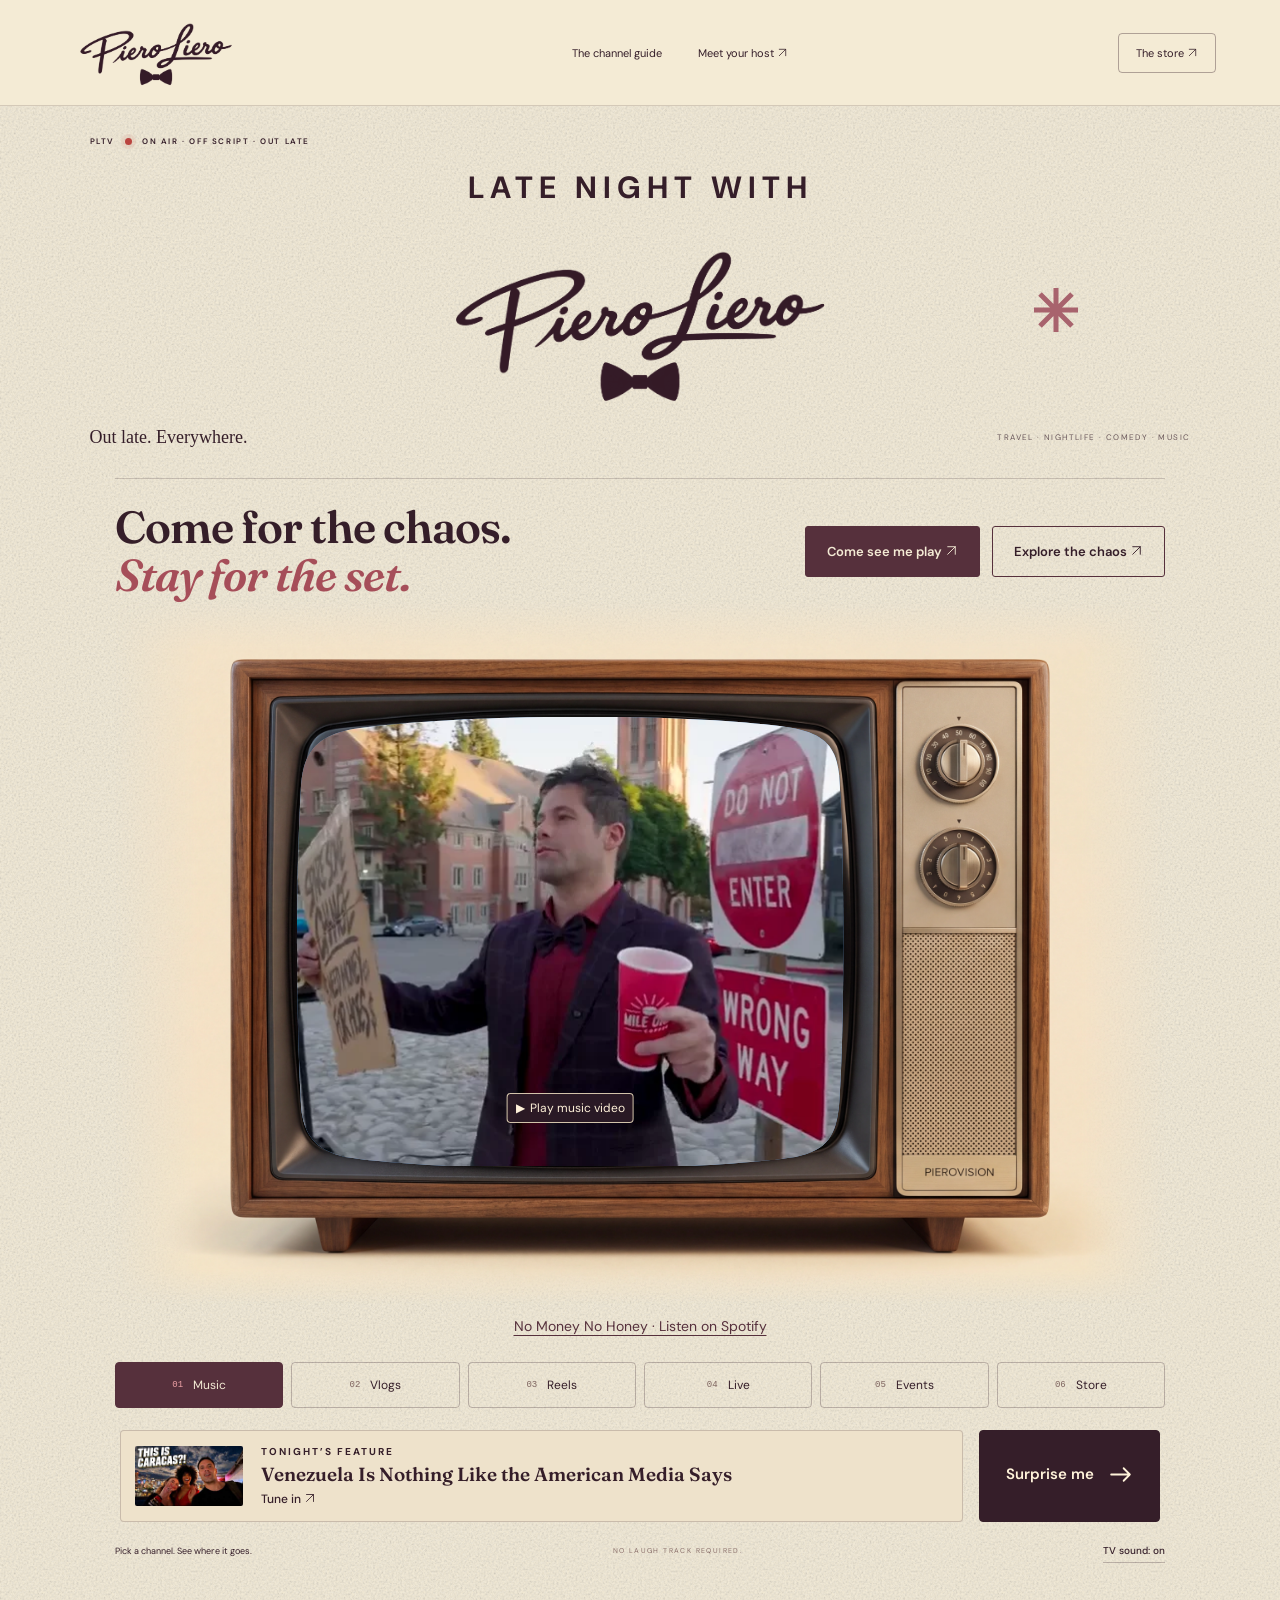
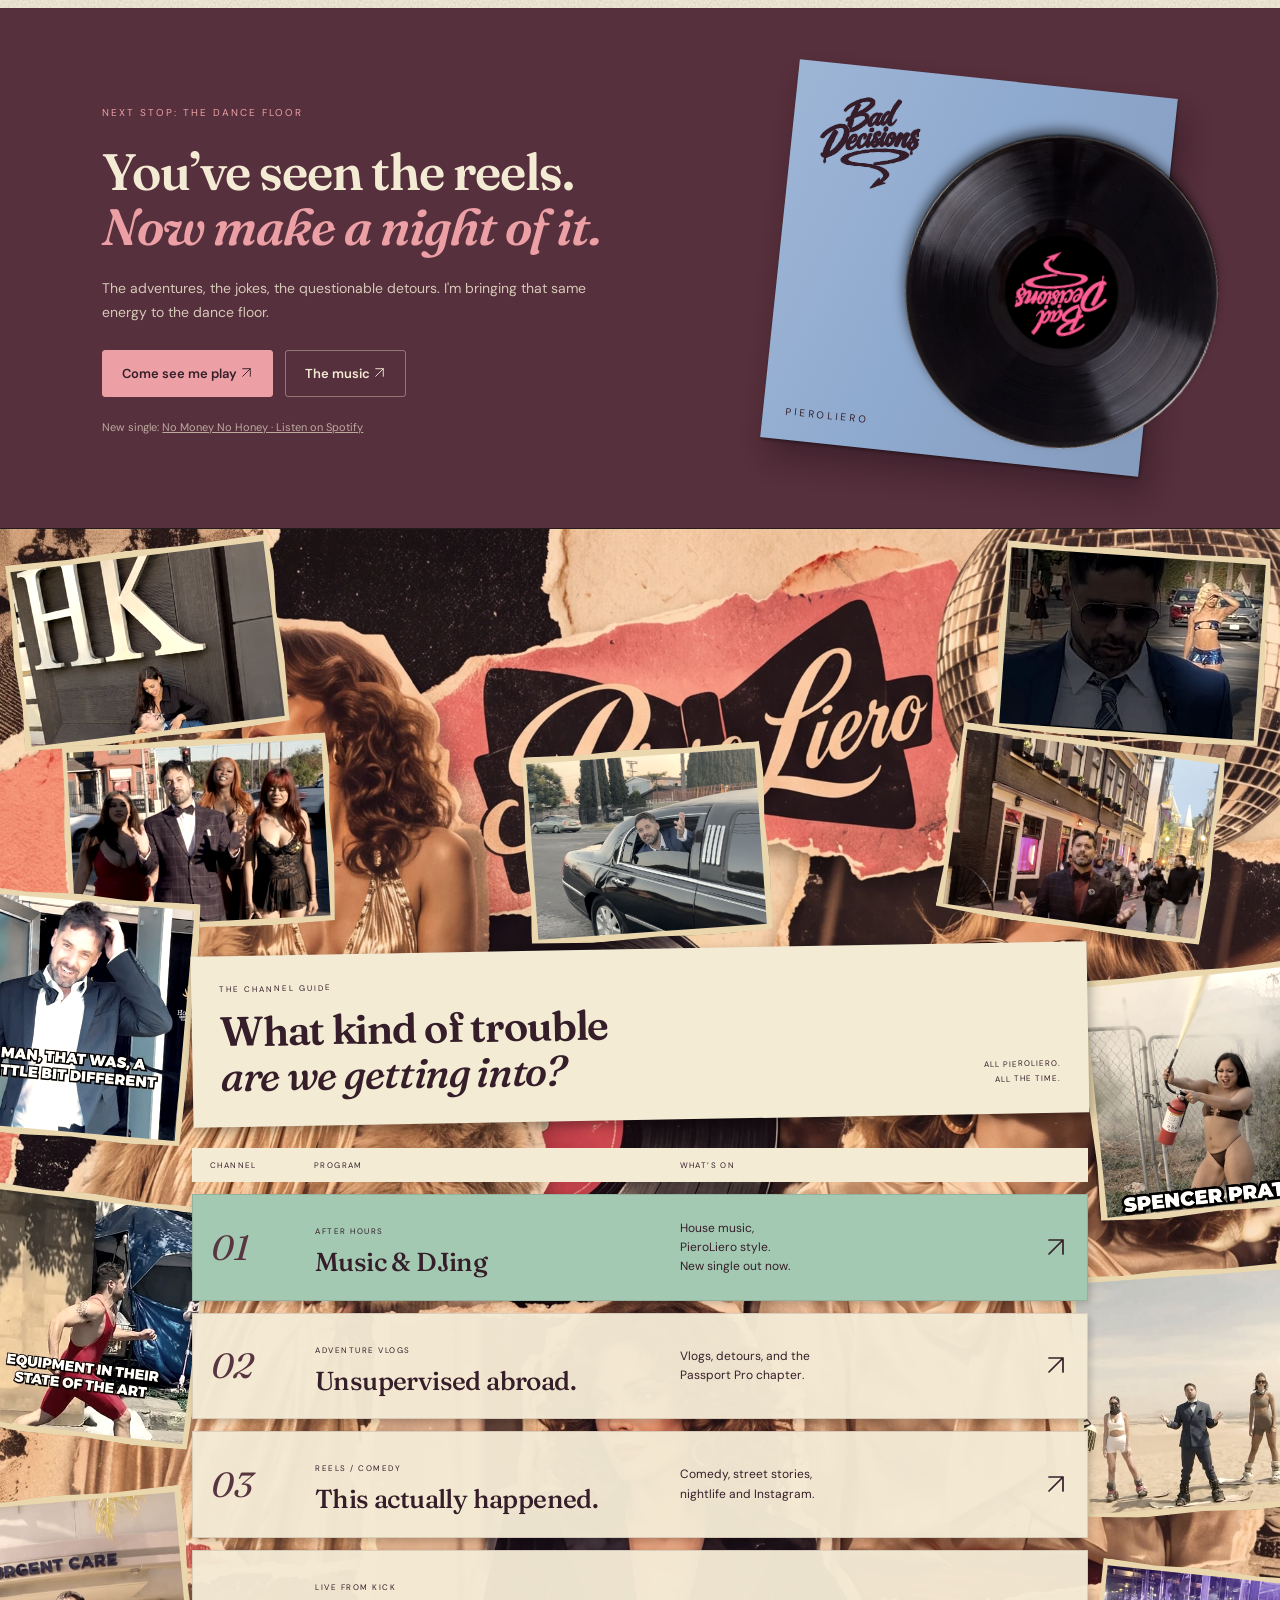
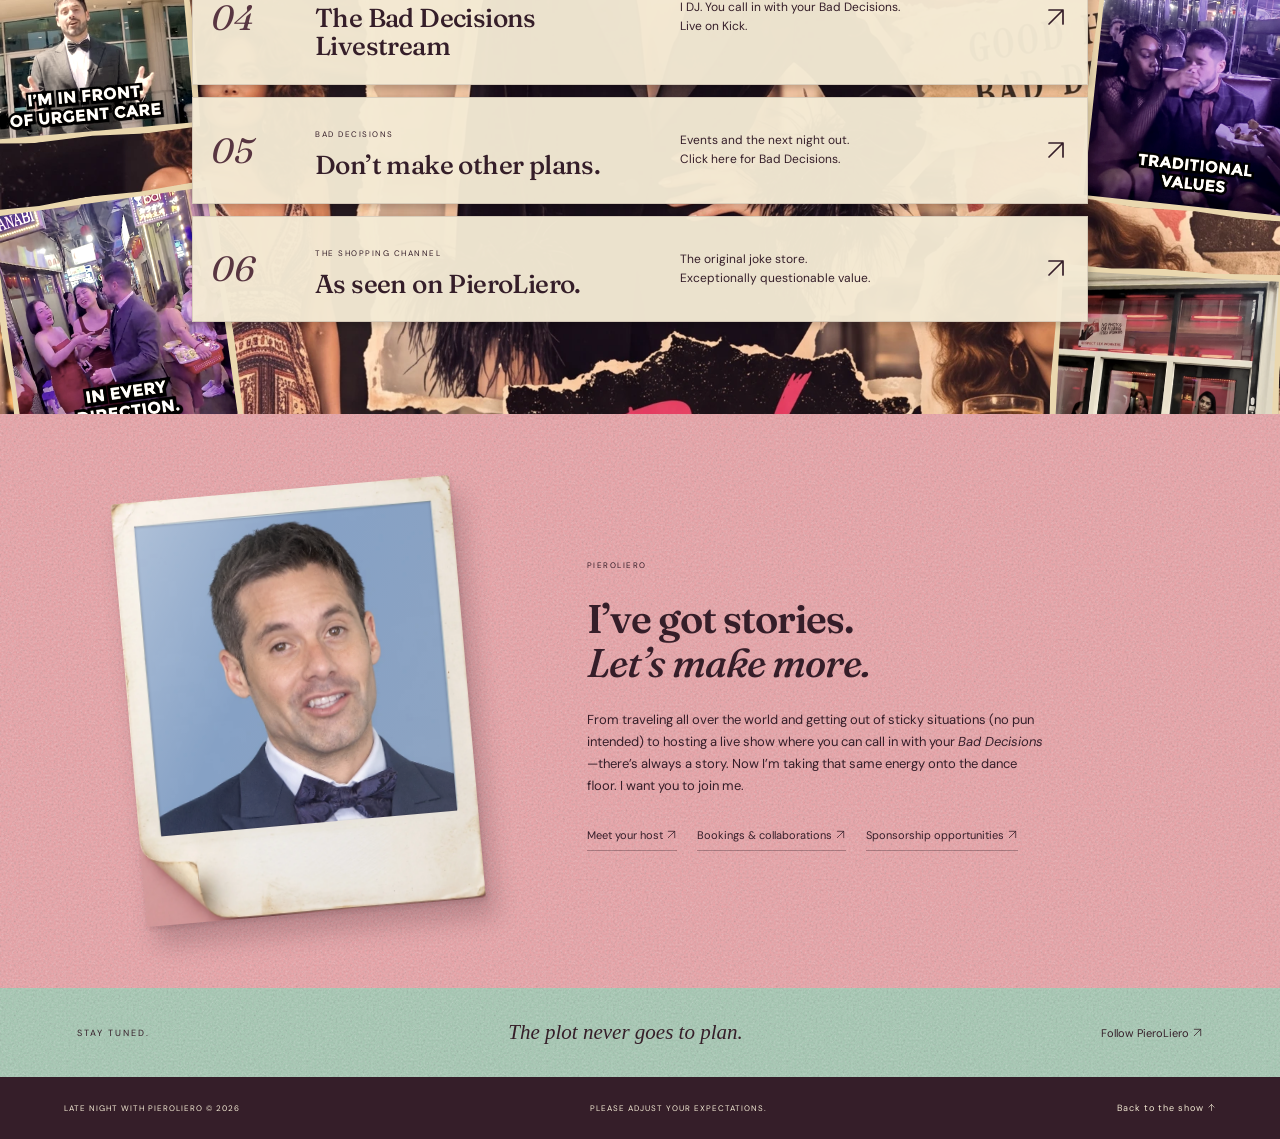
==== commit 9c369264: "Fill the CRT screen with the music video" ====
--- a/index.html
+++ b/index.html
@@ -1,4 +1,4 @@
-<!doctype html><html lang="en"><head><meta charset="utf-8"><meta name="viewport" content="width=device-width,initial-scale=1"><meta name="theme-color" content="#351e29"><meta name="description" content="Out late. Everywhere. Adventure vlogs, wacky reels, livestreams and PieroLiero behind the decks."><title>Late Night with PieroLiero — Stay tuned</title><link rel="stylesheet" href="show.css?v=story-cut-v2-2"></head><body>
+<!doctype html><html lang="en"><head><meta charset="utf-8"><meta name="viewport" content="width=device-width,initial-scale=1"><meta name="theme-color" content="#351e29"><meta name="description" content="Out late. Everywhere. Adventure vlogs, wacky reels, livestreams and PieroLiero behind the decks."><title>Late Night with PieroLiero — Stay tuned</title><link rel="stylesheet" href="show.css?v=story-cut-v2-fill"></head><body>
 <a class="skip" href="#channel-guide">Skip to the channel guide</a><header><a class="brand" href="#" aria-label="Late Night with PieroLiero home"><img src="assets/logo.png" alt="PieroLiero"></a><nav><a href="#channel-guide">The channel guide</a><button data-panel="about">Meet your host <svg class="ui-arrow" viewBox="0 0 24 24" aria-hidden="true" focusable="false"><path d="M5 19 19 5M5 5h14v14"/></svg></button></nav><a class="shop-nav" href="store.html">The store <svg class="ui-arrow" viewBox="0 0 24 24" aria-hidden="true" focusable="false"><path d="M5 19 19 5M5 5h14v14"/></svg></a></header>
 <svg width="0" height="0" aria-hidden="true" style="position:absolute"><defs><clipPath id="crt-shape" clipPathUnits="objectBoundingBox"><path d="M .11 .025 C .32 -.01 .74 -.01 .91 .025 C .97 .04 .985 .075 .99 .13 C 1 .32 1 .68 .99 .86 C .985 .93 .97 .965 .91 .98 C .72 1.015 .28 1.015 .09 .98 C .035 .965 .015 .93 .01 .87 C 0 .64 0 .36 .01 .15 C .015 .08 .035 .04 .11 .025 Z"/></clipPath><filter id="logo-ink" color-interpolation-filters="sRGB"><feColorMatrix type="matrix" values="0 0 0 0 .2078 0 0 0 0 .1176 0 0 0 0 .1608 1 1 1 0 0"/></filter><filter id="logo-pink" color-interpolation-filters="sRGB"><feColorMatrix type="matrix" values="0 0 0 0 .96 0 0 0 0 .18 0 0 0 0 .43 1 1 1 0 0"/></filter></defs></svg><main><section class="hero"><div class="show-heading"><span class="station-bug">PLTV <i></i> ON AIR · OFF SCRIPT · OUT LATE</span><h1 class="late-night-title" aria-label="Late Night with PieroLiero"><span class="late-night-kicker">LATE NIGHT WITH</span><img src="assets/logo.png" alt="PieroLiero"><span class="asterisk" aria-hidden="true"><svg viewBox="0 0 24 24" aria-hidden="true" focusable="false"><path d="M12 1v22M1 12h22M4 4l16 16M4 20 20 4"/></svg></span></h1><div class="headline-foot"><p>Out late. Everywhere.</p><span>TRAVEL · NIGHTLIFE · COMEDY · MUSIC</span></div></div>
 <div class="hero-invitation"><p>Come for the chaos.<br><em>Stay for the set.</em></p><div><button class="primary-invite" data-panel="events">Come see me play <svg class="ui-arrow" viewBox="0 0 24 24" aria-hidden="true" focusable="false"><path d="M5 19 19 5M5 5h14v14"/></svg></button><button class="secondary-invite" data-panel="research">Explore the chaos <svg class="ui-arrow" viewBox="0 0 24 24" aria-hidden="true" focusable="false"><path d="M5 19 19 5M5 5h14v14"/></svg></button></div></div><div class="tv-stage"><div class="tv photo-tv"><img class="cabinet-art" src="assets/tv-cabinet.webp" alt="A photographic 1970s walnut television with a curved glass screen, brass tuning knobs and speaker grille"><div class="screen-bezel"><div class="screen" id="screen" aria-label="PieroLiero TV channel preview"><div id="screen-content"></div><div class="scanlines" aria-hidden="true"></div><div class="static" aria-hidden="true"></div><div class="off-message">TAKING A COMMERCIAL BREAK.<br><span>Press power to tune back in.</span></div></div></div><div class="tv-controls"><div class="tv-name">PIEROVISION<small>COLOR TELEVISION</small></div><button class="dial" id="next-channel" aria-label="Switch to the next channel"><span></span></button><small class="dial-caption">CHANGE CHANNEL</small><div class="speaker" aria-hidden="true"></div><button class="power" id="power" aria-label="Turn television off" aria-pressed="true"><i></i> POWER</button></div></div><div class="tv-feet" aria-hidden="true"><span></span><span></span></div><div class="tv-track"><a href="https://open.spotify.com/track/3Uf5KFyUecs6QLIR9cqz4W" target="_blank" rel="noopener noreferrer">No Money No Honey · Listen on Spotify</a></div><div class="channel-switcher" role="group" aria-label="Television channels"><button data-channel="music" aria-pressed="true"><span>01</span>Music</button><button data-channel="travel" aria-pressed="false"><span>02</span>Vlogs</button><button data-channel="research" aria-pressed="false"><span>03</span>Reels</button><button data-channel="live" aria-pressed="false"><span>04</span>Live</button><button data-channel="events" aria-pressed="false"><span>05</span>Events</button><button data-channel="store" aria-pressed="false"><span>06</span>Store</button></div><div class="feature-strip"><button id="tonight-feature" class="feature-pick"><img id="feature-thumbnail" alt=""><span><small>TONIGHT’S FEATURE</small><strong id="feature-title"></strong><em>Tune in <svg class="ui-arrow" viewBox="0 0 24 24" aria-hidden="true" focusable="false"><path d="M5 19 19 5M5 5h14v14"/></svg></em></span></button><button id="surprise-me" class="surprise-pick">Surprise me <span aria-hidden="true"><svg class="ui-arrow" viewBox="0 0 24 24" aria-hidden="true" focusable="false"><path d="M3 12h18M15 6l6 6-6 6"/></svg></span></button></div><div class="tuning-note"><p>Pick a channel. See where it goes.</p><span>NO LAUGH TRACK REQUIRED.</span><button id="tuning-sound" aria-pressed="true" aria-label="Mute TV tuning sound">TV sound: on</button></div></div></section>
--- a/show.css
+++ b/show.css
@@ -154,7 +154,7 @@
 
 /* Feature the release in the CRT without changing the cabinet or channel controls. */
 .tv-video-wrap{position:absolute;inset:0;display:grid;place-items:center;background:#151018}
-.tv-video-wrap video{width:100%;height:100%;object-fit:contain;display:block}
+.tv-video-wrap video{width:100%;height:100%;object-fit:cover;object-position:center;display:block}
 .tv-video-play{position:absolute;bottom:clamp(10px,10%,36px);left:50%;transform:translateX(-50%);display:inline-flex;gap:.4em;align-items:center;justify-content:center;min-height:44px;min-width:44px;white-space:nowrap;padding:0 9px;border:0;background:transparent;color:#fff2da;font-size:clamp(11px,1.25vw,12px);z-index:4}
 .tv-video-play::before{content:"";position:absolute;inset:7px 0;z-index:-1;pointer-events:none;border:1px solid #fff0ceca;border-radius:4px;background:#2c1b27ef}
 .tv-video-play[hidden],.tv-video-status[hidden]{display:none}
